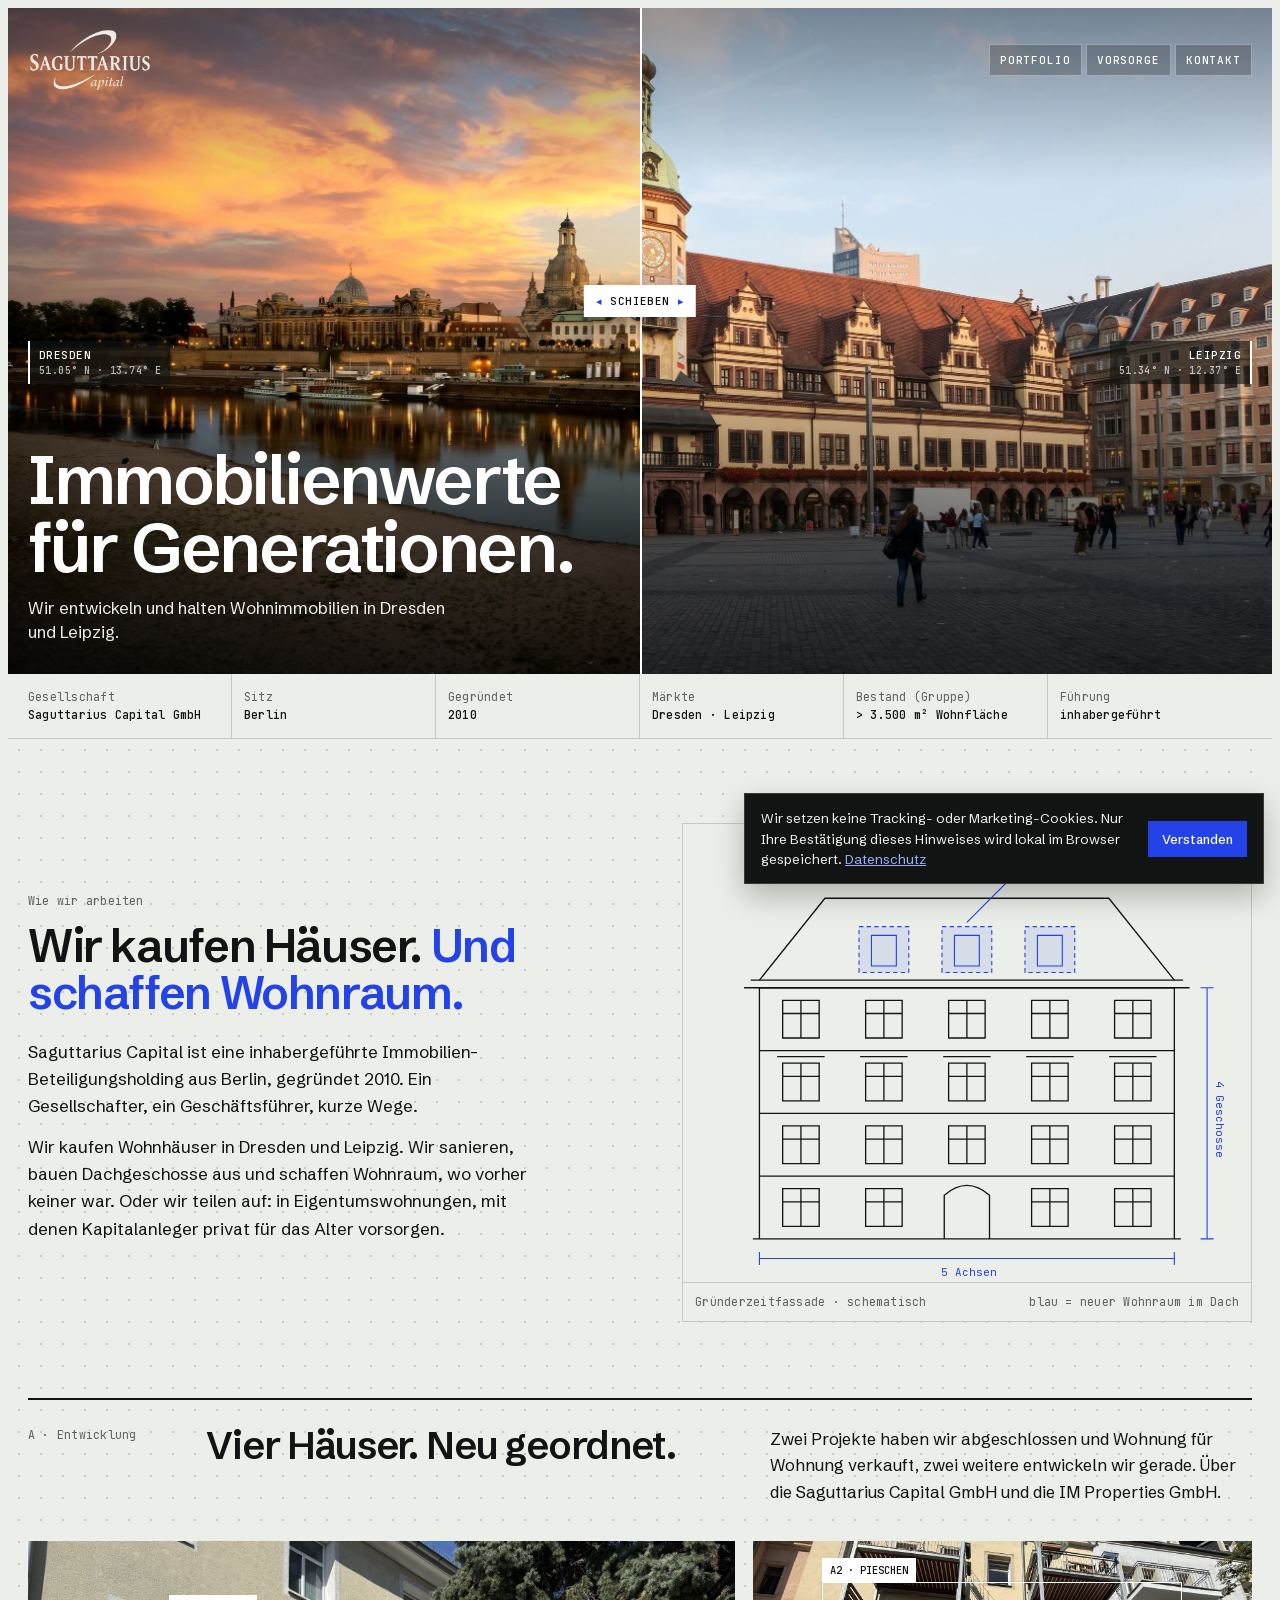
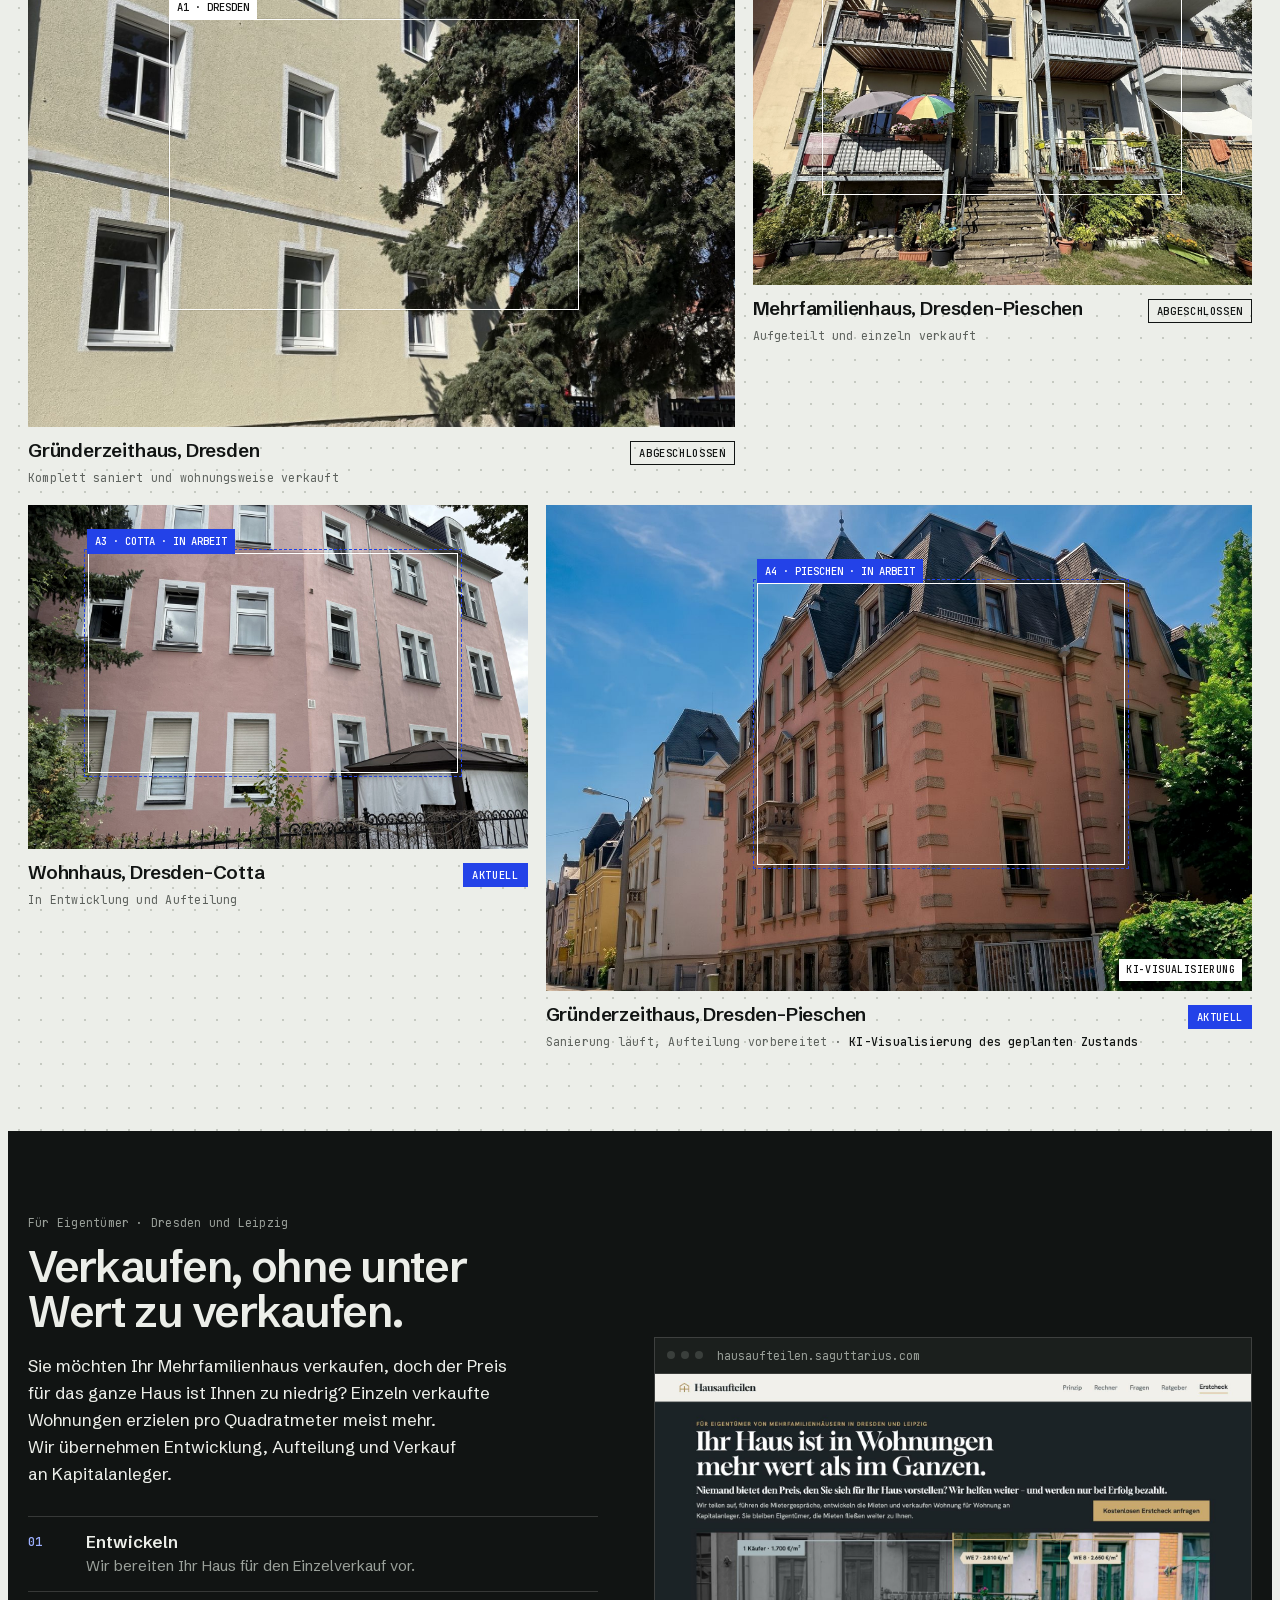
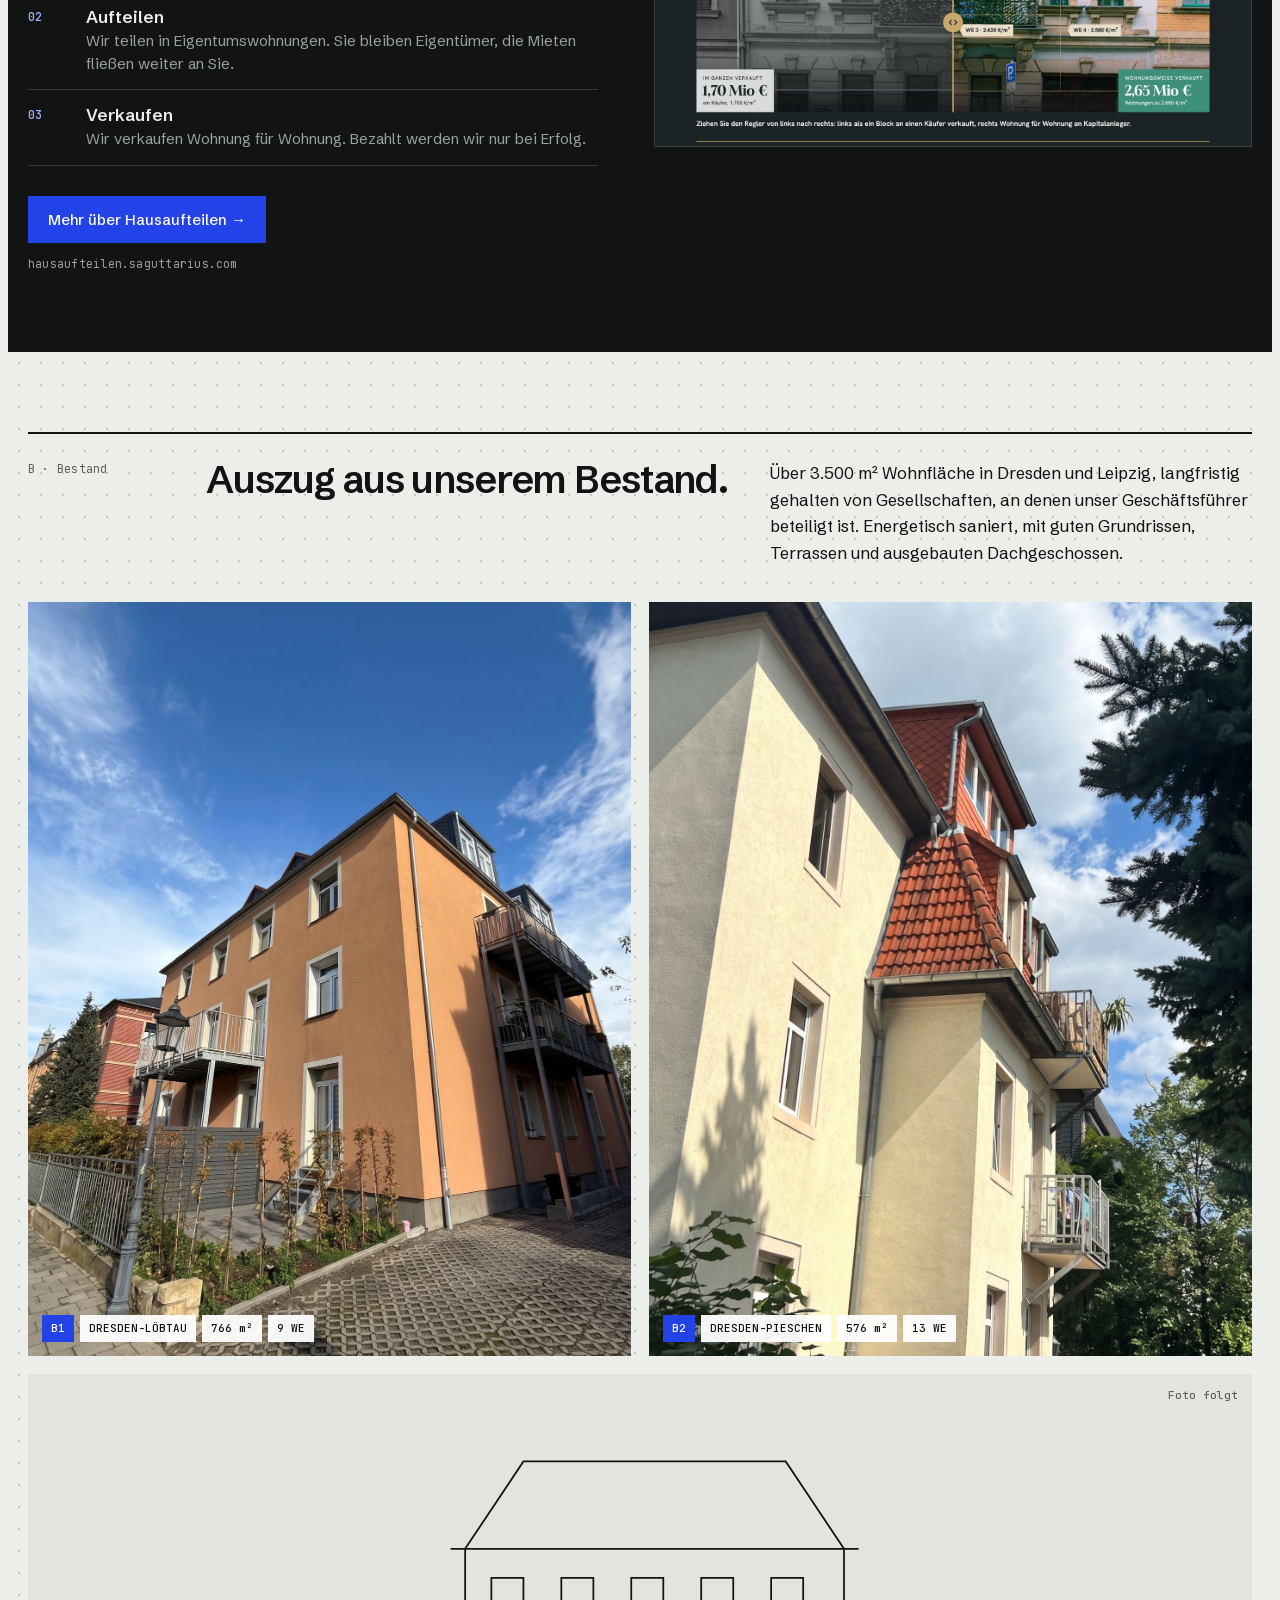
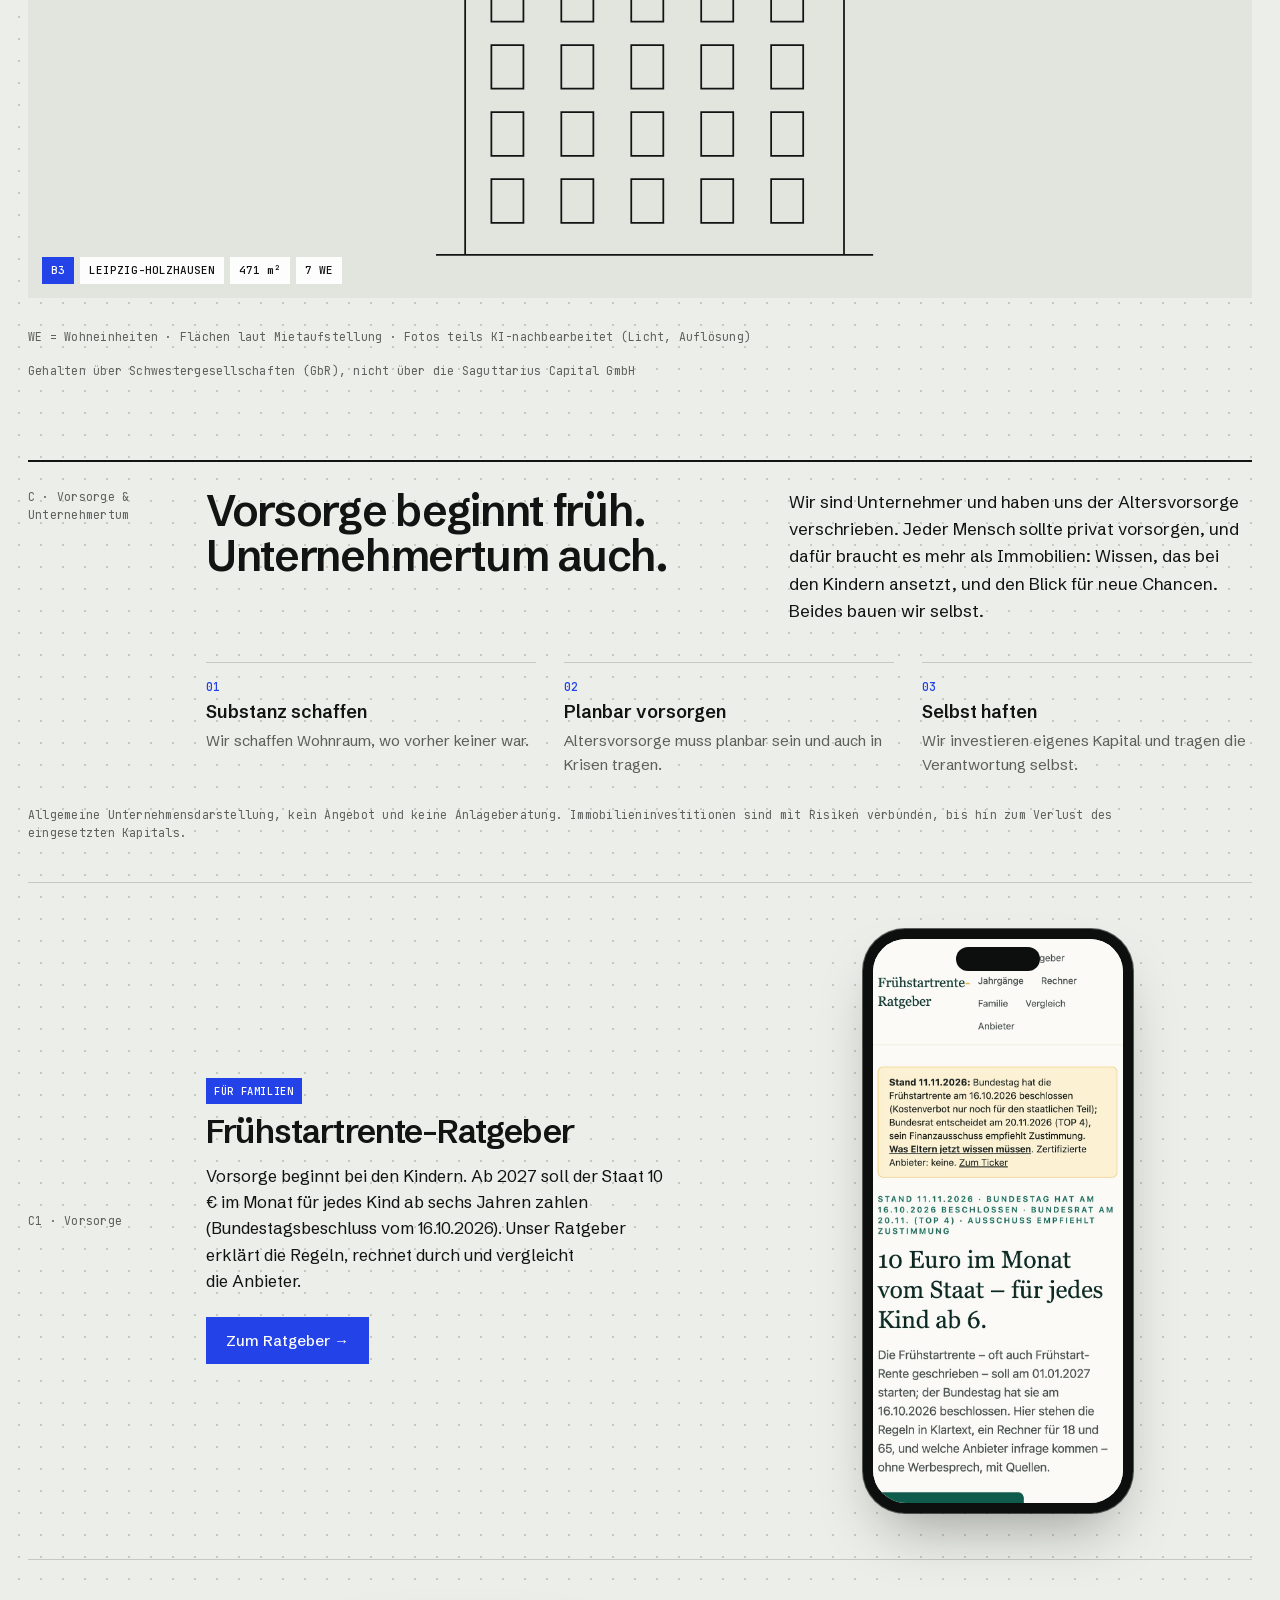
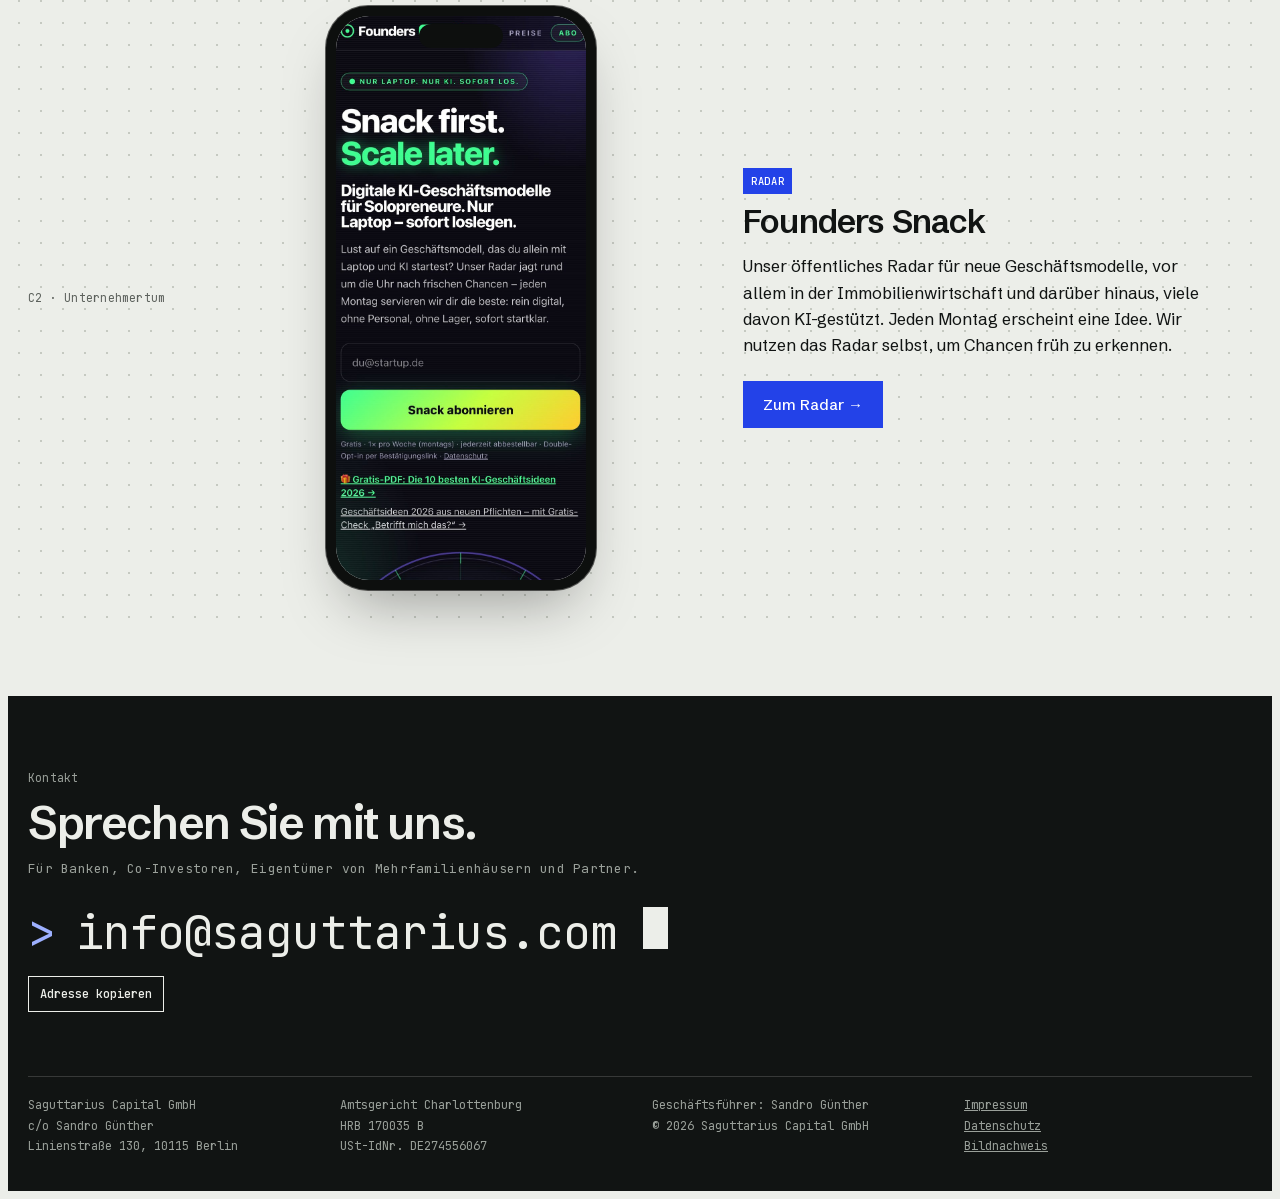
==== index.html @ 90e4b8b2 "Update 2026-11-18" ====
<!doctype html>
<html lang="de">
<head>
<meta charset="utf-8">
<meta name="viewport" content="width=device-width,initial-scale=1,viewport-fit=cover">
<meta name="description" content="Saguttarius Capital GmbH: inhabergeführte Immobilien-Beteiligungsholding aus Berlin. Wir entwickeln und halten Wohnimmobilien in Dresden und Leipzig.">
<meta name="robots" content="noindex">
<link rel="canonical" href="https://saguttarius.com/">
<link rel="icon" href="favicon.png">
<meta property="og:title" content="Saguttarius Capital · Immobilienwerte für Generationen">
<meta property="og:description" content="Wir entwickeln und halten Wohnimmobilien in Dresden und Leipzig.">
<meta property="og:image" content="https://saguttarius.com/img/dresden.jpg">
<title>Saguttarius Capital · Immobilienwerte für Generationen</title>
<link rel="stylesheet" href="fonts.css">
<link rel="preload" href="fonts/SchibstedGrotesk-400.woff2" as="font" type="font/woff2" crossorigin>
<style>
/* Layout: technisches Planblatt. Punktraster, Maßlinien und Datenetiketten auf Fotos, eine Fassade, die sich selbst zeichnet. */
:root{
  --paper:#eceee9; --paper2:#e2e4de; --ink:#111413; --mute:#5c615c; --line:#c5c9c1; --blue:#2342e8; --blue-s:rgba(35,66,232,.10); --dark:#111413; --dark-fg:#eceee9; --dark-mute:#9aa09a;
  --f:"Schibsted Grotesk","Helvetica Neue",Arial,sans-serif; --m:"JetBrains Mono",Menlo,monospace;
  --gl:max(20px,env(safe-area-inset-left,0px)); --gr:max(20px,env(safe-area-inset-right,0px));
}
@media (prefers-color-scheme:dark){:root:not([data-theme="light"]){--paper:#0f1211;--paper2:#171b19;--ink:#e6e9e3;--mute:#8d938c;--line:#2a2f2c;--blue:#7088ff;--blue-s:rgba(112,136,255,.14);--dark:#1a1e1c;--dark-fg:#e6e9e3;--dark-mute:#8d938c;color-scheme:dark}}
:root[data-theme="dark"]{--paper:#0f1211;--paper2:#171b19;--ink:#e6e9e3;--mute:#8d938c;--line:#2a2f2c;--blue:#7088ff;--blue-s:rgba(112,136,255,.14);--dark:#1a1e1c;--dark-fg:#e6e9e3;--dark-mute:#8d938c;color-scheme:dark}
*{box-sizing:border-box}
body{background:var(--paper);color:var(--ink);font-family:var(--f);font-size:16px;-webkit-font-smoothing:antialiased}
a{color:inherit}
img{display:block;max-width:100%}
:focus-visible{outline:2px solid var(--blue);outline-offset:2px}
h1,h2,h3{text-wrap:balance}
p{text-wrap:pretty}
.w{max-width:1360px;margin:0 auto;padding-left:var(--gl);padding-right:var(--gr)}
.m{font:400 11.5px/1.55 var(--m);letter-spacing:.02em;color:var(--mute)}
.m b{color:var(--ink);font-weight:500}
.nw{white-space:nowrap}
.grid-bg{background-image:radial-gradient(var(--line) 1px,transparent 1.2px);background-size:22px 22px}

/* ---------- Header-Slider (fix) ---------- */
.hero{position:relative;height:min(74vh,700px);min-height:440px;overflow:hidden;background:#000;user-select:none}
.hero img{position:absolute;inset:0;width:100%;height:100%;object-fit:cover}
.hero .top{clip-path:inset(0 0 0 var(--x,50%))}
.hero input{position:absolute;inset:0;width:100%;height:100%;opacity:0;cursor:ew-resize;margin:0;z-index:3;touch-action:pan-y}
.hero .bar{position:absolute;top:0;bottom:0;left:var(--x,50%);width:1.5px;background:#fff;z-index:2;pointer-events:none}
.hero .knob{position:absolute;top:44%;left:var(--x,50%);transform:translate(-50%,-50%);display:flex;align-items:center;gap:8px;padding:9px 12px;background:#fff;color:#111;font:500 11px var(--m);letter-spacing:.04em;z-index:2;pointer-events:none;white-space:nowrap;box-shadow:0 4px 18px rgba(0,0,0,.25)}
.hero .knob i{font-style:normal;color:var(--blue)}
.hero .shade{position:absolute;inset:0;background:linear-gradient(180deg,rgba(0,0,0,.4),transparent 26%,transparent 50%,rgba(0,0,0,.66));pointer-events:none;z-index:1}
.hero .nav{position:absolute;z-index:4;top:calc(20px + env(safe-area-inset-top,0px));left:var(--gl);right:var(--gr);display:flex;justify-content:space-between;align-items:center;pointer-events:none}
.hero .nav img{position:static;width:124px;height:auto}
.hero .nav nav{display:flex;gap:4px;pointer-events:auto}
.hero .nav nav a{font:500 11px var(--m);text-transform:uppercase;letter-spacing:.08em;color:#fff;text-decoration:none;padding:8px 10px;border:1px solid rgba(255,255,255,.35);background:rgba(0,0,0,.22);backdrop-filter:blur(6px)}
.hero .copy{position:absolute;z-index:2;left:var(--gl);right:var(--gr);bottom:30px;color:#fff;pointer-events:none}
.hero h1{font:600 clamp(32px,5.4vw,80px)/.98 var(--f);letter-spacing:-.035em;margin:0}
.hero h1 span{display:block;white-space:nowrap}
.hero .sub{margin:14px 0 0;font-size:clamp(14px,1.3vw,17px);line-height:1.45;max-width:46ch;opacity:.92}
.hero .city{position:absolute;z-index:2;top:50%;font:500 11px var(--m);color:#fff;background:rgba(17,20,19,.62);padding:7px 9px;pointer-events:none;letter-spacing:.04em}
.hero .city.l{left:var(--gl);border-left:2px solid #fff}
.hero .city.r{right:var(--gr);border-right:2px solid #fff;text-align:right}
.hero .city small{display:block;opacity:.7;font-size:10px;margin-top:2px}

/* ---------- Kennblatt ---------- */
.sheet{border-bottom:1px solid var(--line)}
.sheet .in{display:grid;grid-template-columns:repeat(6,minmax(0,1fr))}
.sheet .in>div{padding:14px 12px 14px 0;border-right:1px solid var(--line);min-width:0}
.sheet .in>div+div{padding-left:12px}
.sheet .in>div:last-child{border-right:0}

/* ---------- Intro ---------- */
.intro{display:grid;grid-template-columns:minmax(0,1.05fr) minmax(0,1fr);gap:56px;padding-block:84px 76px;align-items:center}
.intro h2{font:600 clamp(30px,3.6vw,54px)/1.02 var(--f);letter-spacing:-.03em;margin:12px 0 22px}
.intro h2 em{font-style:normal;color:var(--blue)}
.intro p{font-size:17px;line-height:1.6;max-width:52ch;margin:0 0 14px}
.facade{position:relative;border:1px solid var(--line);background:var(--paper);margin:0}
.facade svg{display:block;width:100%;height:auto}
.facade svg .d{fill:none;stroke:var(--ink);stroke-width:1.2}
.facade svg .b{fill:none;stroke:var(--blue);stroke-width:1}
.facade svg .n{fill:var(--blue-s);stroke:var(--blue);stroke-width:1;stroke-dasharray:4 3}
.facade svg text{font:400 10px var(--m);fill:var(--blue)}
.facade .cap{display:flex;justify-content:space-between;gap:10px;padding:10px 12px;border-top:1px solid var(--line)}
@supports (animation-timeline:view()){
  .facade svg .d{stroke-dasharray:1;stroke-dashoffset:0;animation:draw linear both;animation-timeline:view();animation-range:entry 0% cover 45%}
  @keyframes draw{from{stroke-dashoffset:1}to{stroke-dashoffset:0}}
}

/* ---------- Sektionskopf ---------- */
.sh{display:grid;grid-template-columns:150px minmax(0,1fr) minmax(0,.9fr);gap:28px;padding-block:26px 30px;border-top:2px solid var(--ink);align-items:start}
.sh h2{font:600 clamp(28px,3vw,46px)/1.04 var(--f);letter-spacing:-.03em;margin:0}
.sh p{margin:0;font-size:16.5px;line-height:1.6;max-width:50ch}

/* ---------- Entwicklung ---------- */
.devs{display:grid;grid-template-columns:repeat(12,minmax(0,1fr));gap:18px;padding-block:6px 80px}
.dv{min-width:0}
.dv:nth-child(1){grid-column:1/8}
.dv:nth-child(2){grid-column:8/13}
.dv:nth-child(3){grid-column:1/6}
.dv:nth-child(4){grid-column:6/13}
.dv .ph{position:relative;overflow:hidden;background:var(--paper2);aspect-ratio:4/3}
.dv:nth-child(1) .ph,.dv:nth-child(4) .ph{aspect-ratio:16/11}
.dv:nth-child(2) .ph,.dv:nth-child(3) .ph{aspect-ratio:16/11}
.dv img{width:100%;height:100%;object-fit:cover;filter:saturate(.92) contrast(1.02);transition:transform 1.4s cubic-bezier(.2,.7,.2,1)}
.dv:hover img{transform:scale(1.025)}
.box{position:absolute;border:1.5px solid #fff;pointer-events:none;box-shadow:0 0 0 1px rgba(0,0,0,.08)}
.box span{position:absolute;left:-1.5px;top:-25px;font:500 10.5px/1 var(--m);background:#fff;color:#111;padding:7px 8px;white-space:nowrap}
.box.blue{border-color:#fff;outline:1.5px dashed var(--blue);outline-offset:3px}
.box.blue span{background:var(--blue);color:#fff}
.dv .row{display:flex;justify-content:space-between;gap:12px;padding-top:12px;align-items:baseline}
.dv h3{font:600 19px/1.25 var(--f);letter-spacing:-.01em;margin:0}
.dv p{margin:4px 0 0}
.pill{font:500 10.5px/1 var(--m);text-transform:uppercase;letter-spacing:.06em;padding:6px 8px;border:1px solid var(--ink);white-space:nowrap;flex:none}
.pill.on{background:var(--blue);color:#fff;border-color:var(--blue)}

/* ---------- Ergänzungen Recht */
.ki{position:absolute;right:10px;bottom:10px;font:500 10px/1 var(--m);background:#fff;color:#111;padding:6px 7px;letter-spacing:.04em}
.disc{grid-column:1/-1;margin:-20px 0 40px}
.plan3{background:var(--paper2)}
.plan3 svg{position:absolute;inset:0;width:100%;height:100%}
.plan3 .ln{fill:none;stroke:var(--ink);stroke-width:1.2}
.plan3 .fo{position:absolute;top:14px;right:14px;font:500 11px var(--m);color:var(--mute)}
/* ---------- Hausaufteilen (eigener Bereich) ---------- */
.split{background:var(--dark);color:var(--dark-fg)}
.split .in{display:grid;grid-template-columns:minmax(0,1fr) minmax(0,1.05fr);gap:56px;padding-block:80px;align-items:center}
.split .m{color:var(--dark-mute)}
.split h2{font:600 clamp(30px,3.4vw,52px)/1.03 var(--f);letter-spacing:-.03em;margin:12px 0 18px}
.split p.lead{font-size:17px;line-height:1.6;margin:0 0 28px;max-width:50ch;color:var(--dark-fg)}
.steps{list-style:none;margin:0 0 30px;padding:0;display:grid;gap:0;border-top:1px solid rgba(127,127,127,.35)}
.steps li{display:grid;grid-template-columns:44px minmax(0,1fr);gap:14px;padding:14px 0;border-bottom:1px solid rgba(127,127,127,.35)}
.steps b{font:500 12px var(--m);color:#9db0ff;padding-top:3px}
.steps strong{display:block;font-weight:600;font-size:17px;margin-bottom:3px}
.steps span{font-size:15px;line-height:1.5;color:var(--dark-mute)}
.btn{display:inline-flex;gap:10px;align-items:center;text-decoration:none;font:500 15px var(--f);padding:14px 20px;background:var(--blue);color:#fff;white-space:nowrap}
.btn:hover{filter:brightness(1.12)}
.split .url{display:block;margin-top:12px}
.browser{border:1px solid rgba(127,127,127,.35);background:#1b1f1d;min-width:0}
.browser .bar{display:flex;gap:6px;align-items:center;padding:10px 12px;border-bottom:1px solid rgba(127,127,127,.3);font:400 11.5px var(--m);color:var(--dark-mute)}
.browser .bar i{width:8px;height:8px;border-radius:50%;background:#3a3f3c}
.browser .bar span{margin-left:8px}
.browser img{width:100%;aspect-ratio:16/10;object-fit:cover;object-position:top left}

/* ---------- Bestand ---------- */
.stock{display:grid;grid-template-columns:repeat(12,minmax(0,1fr));gap:18px;padding-block:6px 30px}
.st{position:relative;min-width:0;margin:0}
.st .ph{position:relative;overflow:hidden;background:var(--paper2);aspect-ratio:4/5}
.st img{width:100%;height:100%;object-fit:cover;transition:transform 1.4s cubic-bezier(.2,.7,.2,1)}
.st:hover img{transform:scale(1.025)}
.st:nth-child(1){grid-column:1/7}
.st:nth-child(2){grid-column:7/13}
.st:nth-child(3){grid-column:1/13}
.st:nth-child(3) .ph{aspect-ratio:21/9}
.spec{position:absolute;left:14px;bottom:14px;right:14px;display:flex;flex-wrap:wrap;gap:6px;pointer-events:none}
.spec span{font:500 11px/1 var(--m);background:rgba(255,255,255,.94);color:#111;padding:8px 9px;white-space:nowrap}
.spec span.k{background:var(--blue);color:#fff}
.stock-note{display:flex;justify-content:space-between;gap:16px;flex-wrap:wrap;padding-block:0 80px}

/* ---------- Vorsorge & Unternehmertum ---------- */
.care-head{display:grid;grid-template-columns:150px minmax(0,1.2fr) minmax(0,1fr);gap:28px;padding-block:26px 10px;border-top:2px solid var(--ink)}
.care-head h2{font:600 clamp(30px,3.4vw,52px)/1.03 var(--f);letter-spacing:-.03em;margin:0}
.care-head p{margin:0;font-size:17px;line-height:1.6;max-width:52ch}
.princ{display:grid;grid-template-columns:150px repeat(3,minmax(0,1fr));gap:28px;padding-block:28px 50px}
.princ div{border-top:1px solid var(--line);padding-top:12px}
.princ b{font:500 11.5px var(--m);color:var(--blue)}
.princ h4{font:600 18px/1.25 var(--f);margin:6px 0 6px}
.princ p{margin:0;font-size:15px;line-height:1.55;color:var(--mute)}
.proj{display:grid;grid-template-columns:150px minmax(0,1fr) minmax(0,1fr);gap:28px;align-items:center;padding-block:46px;border-top:1px solid var(--line)}
.proj.rev .media{order:2}
.proj.rev .txt{order:3}
.proj h3{font:600 clamp(26px,2.6vw,38px)/1.05 var(--f);letter-spacing:-.025em;margin:10px 0 14px}
.proj p{font-size:16.5px;line-height:1.6;margin:0 0 22px;max-width:46ch}
.media{display:flex;justify-content:center;align-items:center;gap:18px;min-width:0}
.phone{position:relative;width:min(270px,62vw);aspect-ratio:390/844;border-radius:42px;background:#0d0f0e;padding:10px;box-shadow:0 30px 60px -20px rgba(0,0,0,.35),0 0 0 1px rgba(0,0,0,.6);flex:none}
.phone::before{content:"";position:absolute;top:18px;left:50%;transform:translateX(-50%);width:84px;height:24px;border-radius:14px;background:#0d0f0e;z-index:2}
.phone .scr{width:100%;height:100%;border-radius:33px;overflow:hidden;background:#fff}
.phone img{width:100%;height:100%;object-fit:cover;object-position:top}
.radar{position:relative;flex:1 1 auto;max-width:420px;min-width:0}
.radar .browser img{aspect-ratio:16/11}
.tag2{display:inline-block;font:500 10.5px var(--m);text-transform:uppercase;letter-spacing:.06em;padding:6px 8px;background:var(--blue);color:#fff}

/* ---------- Kontakt ---------- */
.contact{background:var(--dark);color:var(--dark-fg)}
.contact .in{padding-block:70px 34px}
.contact h2{font:600 clamp(30px,3.6vw,54px)/1.03 var(--f);letter-spacing:-.03em;margin:12px 0 6px}
.contact .m{color:var(--dark-mute)}
.term{font:400 clamp(22px,3.6vw,52px)/1.15 var(--m);letter-spacing:-.02em;margin:26px 0 0;display:flex;flex-wrap:wrap;gap:0 .45em;align-items:baseline}
.term .p{color:#9db0ff}
.term .c{display:inline-block;width:.55em;height:.9em;background:currentColor;vertical-align:-.1em;animation:blink 1.1s steps(2) infinite;margin-left:.1em}
@keyframes blink{50%{opacity:0}}
.term .addr{user-select:all;word-break:break-all}
.copy-b{font:500 12px var(--m);background:transparent;color:inherit;border:1px solid currentColor;padding:9px 11px;cursor:pointer;margin-top:18px}
.foot a{color:inherit}
.foot{display:grid;grid-template-columns:repeat(4,minmax(0,1fr));gap:24px;margin-top:64px;padding-top:18px;border-top:1px solid rgba(127,127,127,.35);font:400 12px/1.7 var(--m);color:var(--dark-mute)}

/* ---------- Tablet ---------- */
@media (max-width:1000px){
  .sh,.care-head{grid-template-columns:1fr;gap:12px}
  .princ{grid-template-columns:1fr 1fr 1fr}
  .princ>span{display:none}
  .proj{grid-template-columns:1fr 1fr}
  .proj>span.m{grid-column:1/-1}
  .split .in{grid-template-columns:1fr;gap:40px}
}
/* ---------- Handy ---------- */
@media (max-width:700px){
  .hero{height:62svh;min-height:420px;max-height:560px}
  .hero .nav nav{display:none}
  .hero .nav img{width:104px}
  .hero .sub{display:none}
  .hero .city{top:auto;bottom:auto;top:84px;font-size:10px;padding:6px 8px}
  .hero .knob{top:52%;padding:8px 10px;font-size:10.5px}
  .hero .copy{bottom:22px}
  .sheet .in{grid-template-columns:1fr 1fr}
  .sheet .in>div{border-right:0;border-bottom:1px solid var(--line);padding-left:0!important}
  .sheet .in>div:nth-child(n+5){border-bottom:0}
  .intro{grid-template-columns:1fr;gap:36px;padding-block:56px}
  .intro p{font-size:16px}
  .dv:nth-child(n){grid-column:1/-1}
  .devs{padding-bottom:56px}
  .split .in{padding-block:56px}
  .st:nth-child(n){grid-column:1/-1}
  .st:nth-child(3) .ph{aspect-ratio:4/3}
  .stock-note{padding-bottom:56px}
  .princ{grid-template-columns:1fr;gap:16px;padding-bottom:34px}
  .proj,.proj.rev{grid-template-columns:1fr;gap:20px;padding-block:36px}
  .proj .media,.proj.rev .media{order:2}
  .proj .txt,.proj.rev .txt{order:1}
  .radar{max-width:none;width:100%}
  .foot{grid-template-columns:1fr}
  .box span{font-size:10px;padding:6px 7px;top:-23px}
}

/* ---------- Cookie-Hinweis ---------- */
.cb{position:fixed;z-index:30;left:max(16px,env(safe-area-inset-left,0px));right:max(16px,env(safe-area-inset-right,0px));bottom:calc(16px + env(safe-area-inset-bottom,0px));max-width:520px;margin-left:auto;background:var(--dark);color:var(--dark-fg);border:1px solid rgba(127,127,127,.35);padding:14px 16px;display:flex;gap:14px;align-items:center;font-size:13.5px;line-height:1.5;box-shadow:0 12px 30px rgba(0,0,0,.25)}
.cb a{color:#9db0ff}
.cb[hidden]{display:none!important}
.cb button{flex:none;font:500 13px var(--f);background:var(--blue);color:#fff;border:0;padding:10px 14px;cursor:pointer}
@media (prefers-reduced-motion:reduce){*{animation:none!important;transition:none!important}}
</style>
</head>
<body>


<header class="hero" id="hero">
  <img src="img/dresden.jpg" alt="Dresden, Altstadt an der Elbe">
  <img class="top" src="img/leipzig.jpg" alt="Leipzig, Altes Rathaus">
  <div class="shade"></div>
  <span class="city l">DRESDEN<small>51.05° N · 13.74° E</small></span>
  <span class="city r">LEIPZIG<small>51.34° N · 12.37° E</small></span>
  <div class="bar"></div><div class="knob"><i>◂</i> SCHIEBEN <i>▸</i></div>
  <input type="range" min="0" max="100" value="50" aria-label="Zwischen Dresden und Leipzig schieben" id="slider">
  <div class="nav"><img src="img/logo.png" alt="Saguttarius Capital"><nav><a href="#portfolio">Portfolio</a><a href="#vorsorge">Vorsorge</a><a href="#kontakt">Kontakt</a></nav></div>
  <div class="copy"><h1><span>Immobilienwerte</span><span>für Generationen.</span></h1><p class="sub">Wir entwickeln und halten Wohnimmobilien in Dresden und Leipzig.</p></div>
</header>

<div class="sheet"><div class="w in">
  <div class="m">Gesellschaft<br><b>Saguttarius Capital GmbH</b></div>
  <div class="m">Sitz<br><b>Berlin</b></div>
  <div class="m">Gegründet<br><b>2010</b></div>
  <div class="m">Märkte<br><b>Dresden · Leipzig</b></div>
  <div class="m">Bestand (Gruppe)<br><b>&gt; 3.500 m² Wohnfläche</b></div>
  <div class="m">Führung<br><b>inhabergeführt</b></div>
</div></div>

<main class="grid-bg">
  <section class="w intro">
    <div>
      <span class="m">Wie wir arbeiten</span>
      <h2>Wir kaufen Häuser. <em>Und schaffen Wohnraum.</em></h2>
      <p>Saguttarius Capital ist eine inhabergeführte Immobilien-Beteiligungsholding aus Berlin, gegründet 2010. Ein Gesellschafter, ein Geschäftsführer, kurze Wege.</p>
      <p>Wir kaufen Wohnhäuser in Dresden und Leipzig. Wir sanieren, bauen Dachgeschosse aus und schaffen Wohnraum, wo vorher keiner war. Oder wir teilen auf: in Eigentumswohnungen, mit denen Kapitalanleger privat für das Alter vorsorgen.</p>
    </div>
    <figure class="facade">
      <svg id="fac" viewBox="0 0 520 420" role="img" aria-label="Strichzeichnung einer Gründerzeitfassade mit ausgebautem Dachgeschoss"></svg>
      <div class="cap"><span class="m">Gründerzeitfassade · schematisch</span><span class="m">blau = neuer Wohnraum im Dach</span></div>
    </figure>
  </section>

  <section class="w" id="portfolio">
    <div class="sh"><span class="m">A · Entwicklung</span><h2>Vier Häuser. Neu geordnet.</h2><p>Zwei Projekte haben wir abgeschlossen und Wohnung für Wohnung verkauft, zwei weitere entwickeln wir gerade. Über die Saguttarius Capital GmbH und die IM Properties GmbH.</p></div>
    <div class="devs">
      <article class="dv"><div class="ph"><img src="img/a1.jpg" alt="Gründerzeithaus in Dresden" style="object-position:center 40%"><div class="box" style="left:20%;top:16%;width:58%;height:60%"><span>A1 · DRESDEN</span></div></div><div class="row"><h3>Gründerzeithaus, Dresden</h3><span class="pill">Abgeschlossen</span></div><p class="m">Komplett saniert und wohnungsweise verkauft</p></article>
      <article class="dv"><div class="ph"><img src="img/a2.jpg" alt="Mehrfamilienhaus in Dresden-Pieschen, Hofseite mit Balkonen" style="object-position:center 30%"><div class="box" style="left:14%;top:12%;width:72%;height:62%"><span>A2 · PIESCHEN</span></div></div><div class="row"><h3>Mehrfamilienhaus, Dresden-Pieschen</h3><span class="pill">Abgeschlossen</span></div><p class="m">Aufgeteilt und einzeln verkauft</p></article>
      <article class="dv"><div class="ph"><img src="img/a3.jpg" alt="Wohnhaus in Dresden-Cotta" style="object-position:center 45%"><div class="box blue" style="left:12%;top:14%;width:74%;height:64%"><span>A3 · COTTA · IN ARBEIT</span></div></div><div class="row"><h3>Wohnhaus, Dresden-Cotta</h3><span class="pill on">Aktuell</span></div><p class="m">In Entwicklung und Aufteilung</p></article>
      <article class="dv"><div class="ph"><img src="img/a4.jpg" alt="Gründerzeithaus in Dresden-Pieschen nach Sanierung, Visualisierung" style="object-position:center 42%"><div class="box blue" style="left:30%;top:16%;width:52%;height:58%"><span>A4 · PIESCHEN · IN ARBEIT</span></div><span class="ki">KI-VISUALISIERUNG</span></div><div class="row"><h3>Gründerzeithaus, Dresden-Pieschen</h3><span class="pill on">Aktuell</span></div><p class="m">Sanierung läuft, Aufteilung vorbereitet · <b>KI-Visualisierung des geplanten Zustands</b></p></article>
    </div>
  </section>
</main>

<section class="split" id="hausaufteilen"><div class="w in">
  <div>
    <span class="m">Für Eigentümer · Dresden und Leipzig</span>
    <h2>Verkaufen, ohne unter Wert zu verkaufen.</h2>
    <p class="lead">Sie möchten Ihr Mehrfamilienhaus verkaufen, doch der Preis für das ganze Haus ist Ihnen zu niedrig? Einzeln verkaufte Wohnungen erzielen pro Quadratmeter meist mehr. Wir übernehmen Entwicklung, Aufteilung und Verkauf an Kapitalanleger.</p>
    <ol class="steps">
      <li><b>01</b><div><strong>Entwickeln</strong><span>Wir bereiten Ihr Haus für den Einzelverkauf vor.</span></div></li>
      <li><b>02</b><div><strong>Aufteilen</strong><span>Wir teilen in Eigentumswohnungen. Sie bleiben Eigentümer, die Mieten fließen weiter an Sie.</span></div></li>
      <li><b>03</b><div><strong>Verkaufen</strong><span>Wir verkaufen Wohnung für Wohnung. Bezahlt werden wir nur bei Erfolg.</span></div></li>
    </ol>
    <a class="btn" href="https://wohnungsweise.onrender.com" target="_blank" rel="noopener">Mehr über Hausaufteilen →</a>
    <span class="m url">hausaufteilen.saguttarius.com</span>
  </div>
  <div class="browser"><div class="bar"><i></i><i></i><i></i><span>hausaufteilen.saguttarius.com</span></div><img src="img/hausaufteilen.jpg" alt="Startseite Hausaufteilen"></div>
</div></section>

<div class="grid-bg">
  <section class="w" style="padding-top:80px">
    <div class="sh"><span class="m">B · Bestand</span><h2>Auszug aus unserem Bestand.</h2><p>Über 3.500 m² Wohnfläche in Dresden und Leipzig, langfristig gehalten von Gesellschaften, an denen unser Geschäftsführer beteiligt ist. Energetisch saniert, mit guten Grundrissen, Terrassen und ausgebauten Dachgeschossen.</p></div>
    <div class="stock">
      <figure class="st"><div class="ph"><img src="img/b1.jpg" alt="Mehrfamilienhaus in Dresden-Löbtau mit Balkonen" loading="lazy" style="object-position:center 60%"><div class="spec"><span class="k">B1</span><span>DRESDEN-LÖBTAU</span><span>766 m²</span><span>9 WE</span></div></div></figure>
      <figure class="st"><div class="ph"><img src="img/b2.jpg" alt="Mehrfamilienhaus in Dresden-Pieschen mit ausgebautem Dachgeschoss" loading="lazy" style="object-position:center 40%"><div class="spec"><span class="k">B2</span><span>DRESDEN-PIESCHEN</span><span>576 m²</span><span>13 WE</span></div></div></figure>
      <figure class="st"><div class="ph plan3"><svg viewBox="0 0 840 360" role="img" aria-label="Schematische Ansicht eines Mehrfamilienhauses in Leipzig-Holzhausen"><g class="ln"><path d="M300 330V120H560V330M290 120H570M300 120L340 60H520L560 120"/><path d="M280 330H580"/></g><g class="ln w"></g></svg><span class="fo">Foto folgt</span><div class="spec"><span class="k">B3</span><span>LEIPZIG-HOLZHAUSEN</span><span>471 m²</span><span>7 WE</span></div></div></figure>
    </div>
    <div class="stock-note"><span class="m">WE = Wohneinheiten · Flächen laut Mietaufstellung · Fotos teils KI-nachbearbeitet (Licht, Auflösung)</span><span class="m">Gehalten über Schwestergesellschaften (GbR), nicht über die Saguttarius Capital GmbH</span></div>
  </section>

  <section class="w" id="vorsorge">
    <div class="care-head"><span class="m">C · Vorsorge &amp; Unternehmertum</span><h2>Vorsorge beginnt früh. Unternehmertum auch.</h2><p>Wir sind Unternehmer und haben uns der Altersvorsorge verschrieben. Jeder Mensch sollte privat vorsorgen, und dafür braucht es mehr als Immobilien: Wissen, das bei den Kindern ansetzt, und den Blick für neue Chancen. Beides bauen wir selbst.</p></div>
    <div class="princ">
      <span></span>
      <div><b>01</b><h4>Substanz schaffen</h4><p>Wir schaffen Wohnraum, wo vorher keiner war.</p></div>
      <div><b>02</b><h4>Planbar vorsorgen</h4><p>Altersvorsorge muss planbar sein und auch in Krisen tragen.</p></div>
      <div><b>03</b><h4>Selbst haften</h4><p>Wir investieren eigenes Kapital und tragen die Verantwortung selbst.</p></div>
    </div>
    <p class="m disc">Allgemeine Unternehmensdarstellung, kein Angebot und keine Anlageberatung. Immobilieninvestitionen sind mit Risiken verbunden, bis hin zum Verlust des eingesetzten Kapitals.</p>
    <div class="proj">
      <span class="m">C1 · Vorsorge</span>
      <div class="txt"><span class="tag2">Für Familien</span><h3>Frühstartrente-Ratgeber</h3><p>Vorsorge beginnt bei den Kindern. Ab 2027 soll der Staat 10 € im Monat für jedes Kind ab sechs Jahren zahlen (Bundestagsbeschluss vom 16.10.2026). Unser Ratgeber erklärt die Regeln, rechnet durch und vergleicht die Anbieter.</p><a class="btn" href="https://kinderdepot-ratgeber.de" target="_blank" rel="noopener">Zum Ratgeber →</a></div>
      <div class="media"><div class="phone"><div class="scr"><img src="img/m_kinderdepot.jpg" alt="Frühstartrente-Ratgeber auf dem Smartphone"></div></div></div>
    </div>
    <div class="proj rev" style="margin-bottom:60px">
      <span class="m">C2 · Unternehmertum</span>
      <div class="media"><div class="phone"><div class="scr"><img src="img/m_founderssnack.jpg" alt="Founders Snack auf dem Smartphone"></div></div></div>
      <div class="txt"><span class="tag2">Radar</span><h3>Founders Snack</h3><p>Unser öffentliches Radar für neue Geschäftsmodelle, vor allem in der Immobilienwirtschaft und darüber hinaus, viele davon KI-gestützt. Jeden Montag erscheint eine Idee. Wir nutzen das Radar selbst, um Chancen früh zu erkennen.</p><a class="btn" href="https://founderssnack.de" target="_blank" rel="noopener">Zum Radar →</a></div>
    </div>
  </section>
</div>

<section class="contact" id="kontakt"><div class="w in">
  <span class="m">Kontakt</span>
  <h2>Sprechen Sie mit uns.</h2>
  <p class="m" style="font-size:13px">Für Banken, Co-Investoren, Eigentümer von Mehrfamilienhäusern und Partner.</p>
  <p class="term"><span class="p">&gt;</span><span class="addr" id="addr">info@saguttarius.com</span><span class="c"></span></p>
  <button class="copy-b" id="cp" type="button">Adresse kopieren</button>
  <div class="foot">
    <div>Saguttarius Capital GmbH<br>c/o Sandro Günther<br>Linienstraße 130, 10115 Berlin</div>
    <div>Amtsgericht Charlottenburg<br>HRB 170035 B<br>USt-IdNr. DE274556067</div>
    <div>Geschäftsführer: Sandro Günther<br>© 2026 Saguttarius Capital GmbH</div>
    <div><a href="impressum.html">Impressum</a><br><a href="datenschutz.html">Datenschutz</a><br><a href="impressum.html#bildnachweis">Bildnachweis</a></div>
  </div>
</div></section>

<div class="cb" id="cb" hidden role="region" aria-label="Hinweis zu Cookies"><span>Wir setzen keine Tracking- oder Marketing-Cookies. Nur Ihre Bestätigung dieses Hinweises wird lokal im Browser gespeichert. <a href="datenschutz.html">Datenschutz</a></span><button type="button" id="cbok">Verstanden</button></div>

<script>
(function(){const b=document.getElementById("cb");let seen=null;try{seen=localStorage.getItem("cb_ok")}catch(e){}if(!seen)b.hidden=false;document.getElementById("cbok").addEventListener("click",()=>{b.hidden=true;try{localStorage.setItem("cb_ok","1")}catch(e){}})})();
(function(){const g=document.querySelector(".plan3 .w");if(!g)return;let d="";for(let f=0;f<4;f++)for(let a=0;a<5;a++){const x=318+a*48,y=140+f*46;d+=`M${x} ${y}h22v30h-22z`}const p=document.createElementNS("http://www.w3.org/2000/svg","path");p.setAttribute("d",d);g.appendChild(p)})();
const hero=document.getElementById("hero"),sl=document.getElementById("slider");
sl.addEventListener("input",()=>hero.style.setProperty("--x",sl.value+"%"));

/* Fassade: 5 Achsen, 4 Geschosse, ausgebautes Dach (blau), Maßlinien */
(function(){
  const s=document.getElementById("fac"),N="http://www.w3.org/2000/svg";
  const add=(t,a,c)=>{const e=document.createElementNS(N,t);for(const k in a)e.setAttribute(k,a[k]);if(c)e.textContent=c;s.appendChild(e);return e};
  const L=70,R=450,B=380,T=150,ax=5,fl=4,fh=(B-T)/fl,cw=(R-L)/ax;
  const d=p=>add("path",{d:p,class:"d",pathLength:1});
  d(`M${L} ${B}V${T}H${R}V${B}`);d(`M${L-14} ${T}H${R+14}M${L-8} ${T-7}H${R+8}`);
  d(`M${L} ${T-7}L${L+60} ${T-82}H${R-60}L${R} ${T-7}`);d(`M${L-6} ${B}H${R+6}`);
  for(let f=1;f<fl;f++)d(`M${L} ${B-f*fh}H${R}`);
  for(let f=0;f<fl;f++)for(let a=0;a<ax;a++){
    const x=L+a*cw+cw*.28,w=cw*.44,y=T+f*fh+fh*.2,h=fh*.6;
    if(f===fl-1&&a===2){d(`M${x-4} ${B}V${y+6}Q${x+w/2} ${y-12} ${x+w+4} ${y+6}V${B}`);continue}
    d(`M${x} ${y+h}V${y}H${x+w}V${y+h}Z`);d(`M${x+w/2} ${y}V${y+h}M${x} ${y+h*.35}H${x+w}`);
    if(f===1)d(`M${x-5} ${y-6}H${x+w+5}`);
  }
  /* neuer Wohnraum: Gauben im Dach */
  for(let a=1;a<4;a++){const x=L+a*cw+cw*.2,w=cw*.6;add("path",{d:`M${x} ${T-14}V${T-56}H${x+w}V${T-14}Z`,class:"n"});add("path",{d:`M${x+w*.25} ${T-20}V${T-48}H${x+w*.75}V${T-20}Z`,class:"b"})}
  const b=p=>add("path",{d:p,class:"b"});
  b(`M${L} ${B+18}H${R}M${L} ${B+12}V${B+24}M${R} ${B+12}V${B+24}`);add("text",{x:(L+R)/2-24,y:B+34},"5 Achsen");
  b(`M${R+30} ${T}V${B}M${R+24} ${T}H${R+36}M${R+24} ${B}H${R+36}`);add("text",{x:R+38,y:(T+B)/2-30,transform:`rotate(90 ${R+38} ${(T+B)/2-30})`},"4 Geschosse");
  b(`M${L+cw*2.5} ${T-60}l40 -40H${R+20}`);add("text",{x:L+cw*2.5+46,y:T-104},"Dachausbau · neuer Wohnraum");
})();

document.getElementById("cp").addEventListener("click",async e=>{
  try{await navigator.clipboard.writeText("info@saguttarius.com");e.target.textContent="Kopiert"}
  catch(_){const r=document.createRange();r.selectNodeContents(document.getElementById("addr"));const s=getSelection();s.removeAllRanges();s.addRange(r);e.target.textContent="Markiert, mit ⌘C kopieren"}
});
</script>

</body>
</html>
---- fonts.css ----
@font-face {
  font-family: 'JetBrains Mono';
  font-style: normal;
  font-weight: 400;
  font-display: swap;
  src: url(fonts/JetBrainsMono-400.woff2) format('woff2');
  unicode-range: U+0000-00FF, U+0131, U+0152-0153, U+02BB-02BC, U+02C6, U+02DA, U+02DC, U+0304, U+0308, U+0329, U+2000-206F, U+20AC, U+2122, U+2191, U+2193, U+2212, U+2215, U+FEFF, U+FFFD;
}
@font-face {
  font-family: 'JetBrains Mono';
  font-style: normal;
  font-weight: 500;
  font-display: swap;
  src: url(fonts/JetBrainsMono-500.woff2) format('woff2');
  unicode-range: U+0000-00FF, U+0131, U+0152-0153, U+02BB-02BC, U+02C6, U+02DA, U+02DC, U+0304, U+0308, U+0329, U+2000-206F, U+20AC, U+2122, U+2191, U+2193, U+2212, U+2215, U+FEFF, U+FFFD;
}
@font-face {
  font-family: 'Schibsted Grotesk';
  font-style: normal;
  font-weight: 400;
  font-display: swap;
  src: url(fonts/SchibstedGrotesk-400.woff2) format('woff2');
  unicode-range: U+0000-00FF, U+0131, U+0152-0153, U+02BB-02BC, U+02C6, U+02DA, U+02DC, U+0304, U+0308, U+0329, U+2000-206F, U+20AC, U+2122, U+2191, U+2193, U+2212, U+2215, U+FEFF, U+FFFD;
}
@font-face {
  font-family: 'Schibsted Grotesk';
  font-style: normal;
  font-weight: 500;
  font-display: swap;
  src: url(fonts/SchibstedGrotesk-500.woff2) format('woff2');
  unicode-range: U+0000-00FF, U+0131, U+0152-0153, U+02BB-02BC, U+02C6, U+02DA, U+02DC, U+0304, U+0308, U+0329, U+2000-206F, U+20AC, U+2122, U+2191, U+2193, U+2212, U+2215, U+FEFF, U+FFFD;
}
@font-face {
  font-family: 'Schibsted Grotesk';
  font-style: normal;
  font-weight: 600;
  font-display: swap;
  src: url(fonts/SchibstedGrotesk-600.woff2) format('woff2');
  unicode-range: U+0000-00FF, U+0131, U+0152-0153, U+02BB-02BC, U+02C6, U+02DA, U+02DC, U+0304, U+0308, U+0329, U+2000-206F, U+20AC, U+2122, U+2191, U+2193, U+2212, U+2215, U+FEFF, U+FFFD;
}
@font-face {
  font-family: 'Schibsted Grotesk';
  font-style: normal;
  font-weight: 700;
  font-display: swap;
  src: url(fonts/SchibstedGrotesk-700.woff2) format('woff2');
  unicode-range: U+0000-00FF, U+0131, U+0152-0153, U+02BB-02BC, U+02C6, U+02DA, U+02DC, U+0304, U+0308, U+0329, U+2000-206F, U+20AC, U+2122, U+2191, U+2193, U+2212, U+2215, U+FEFF, U+FFFD;
}
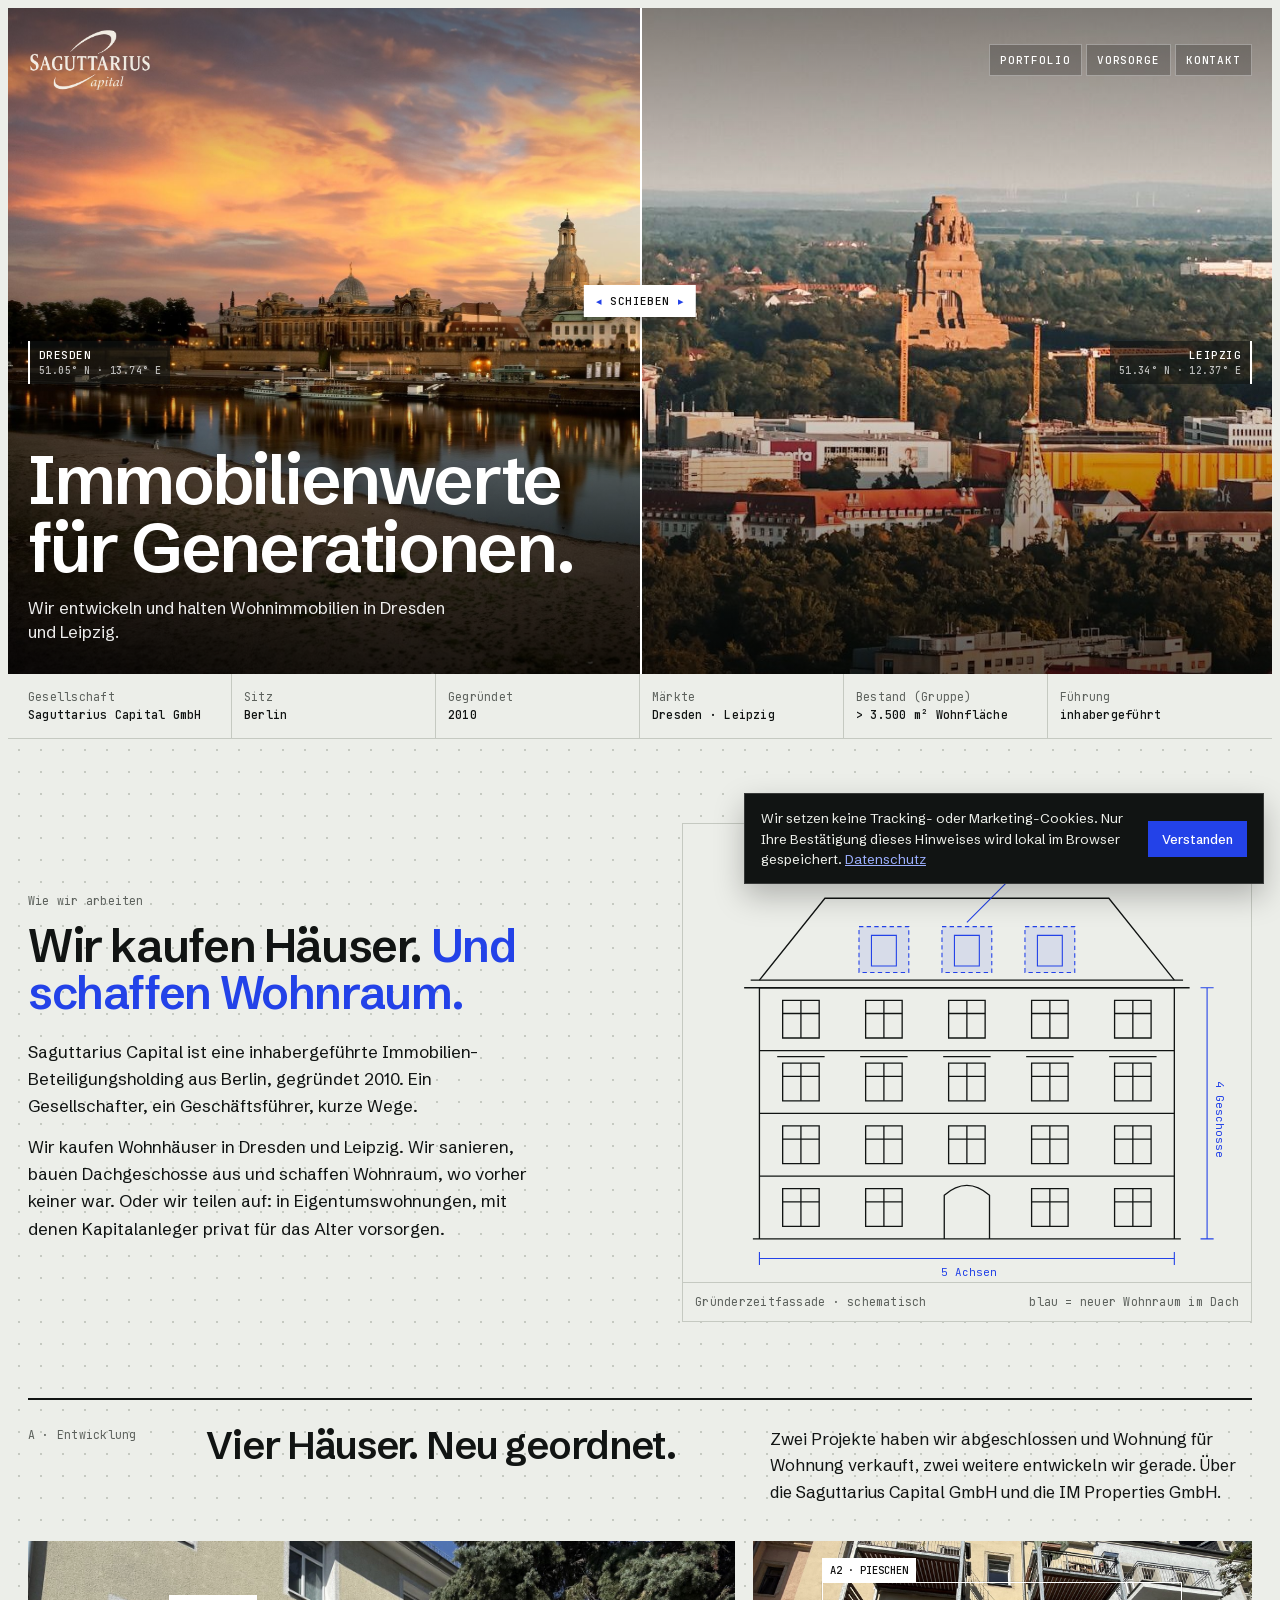
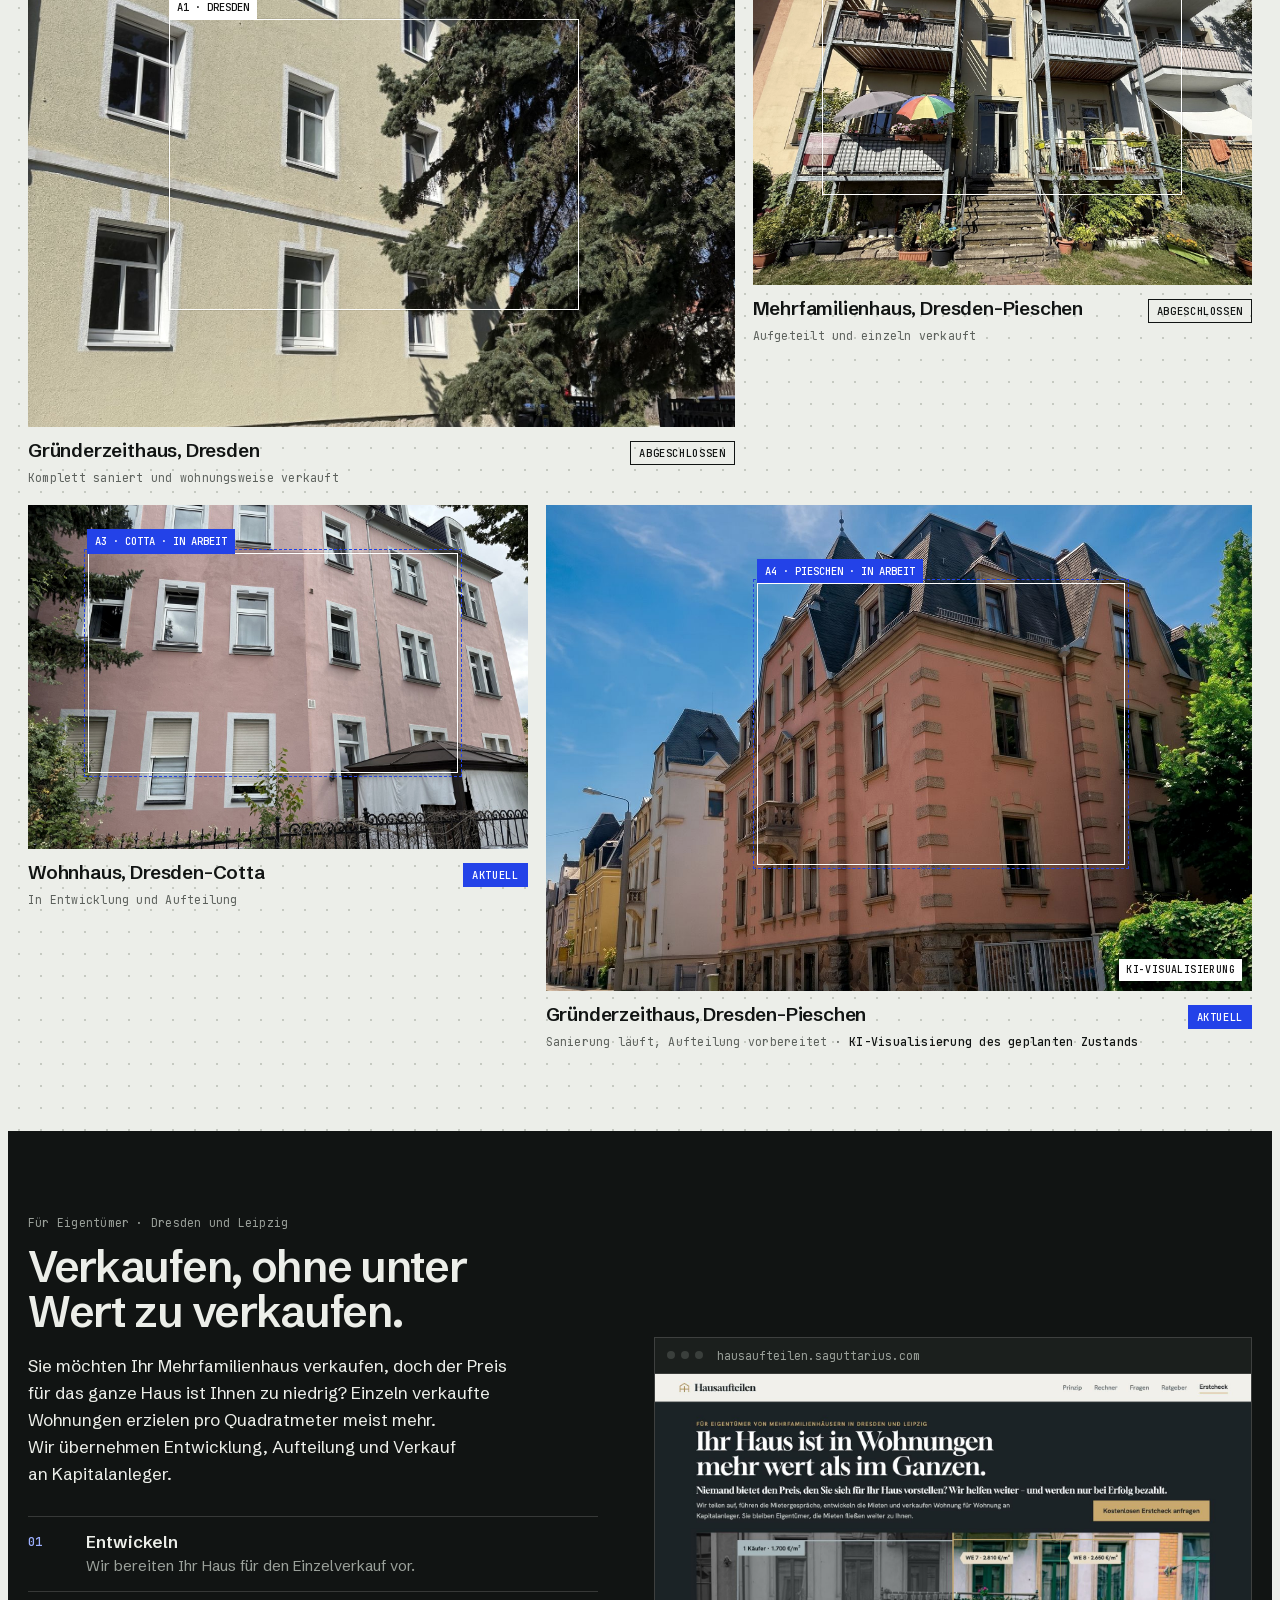
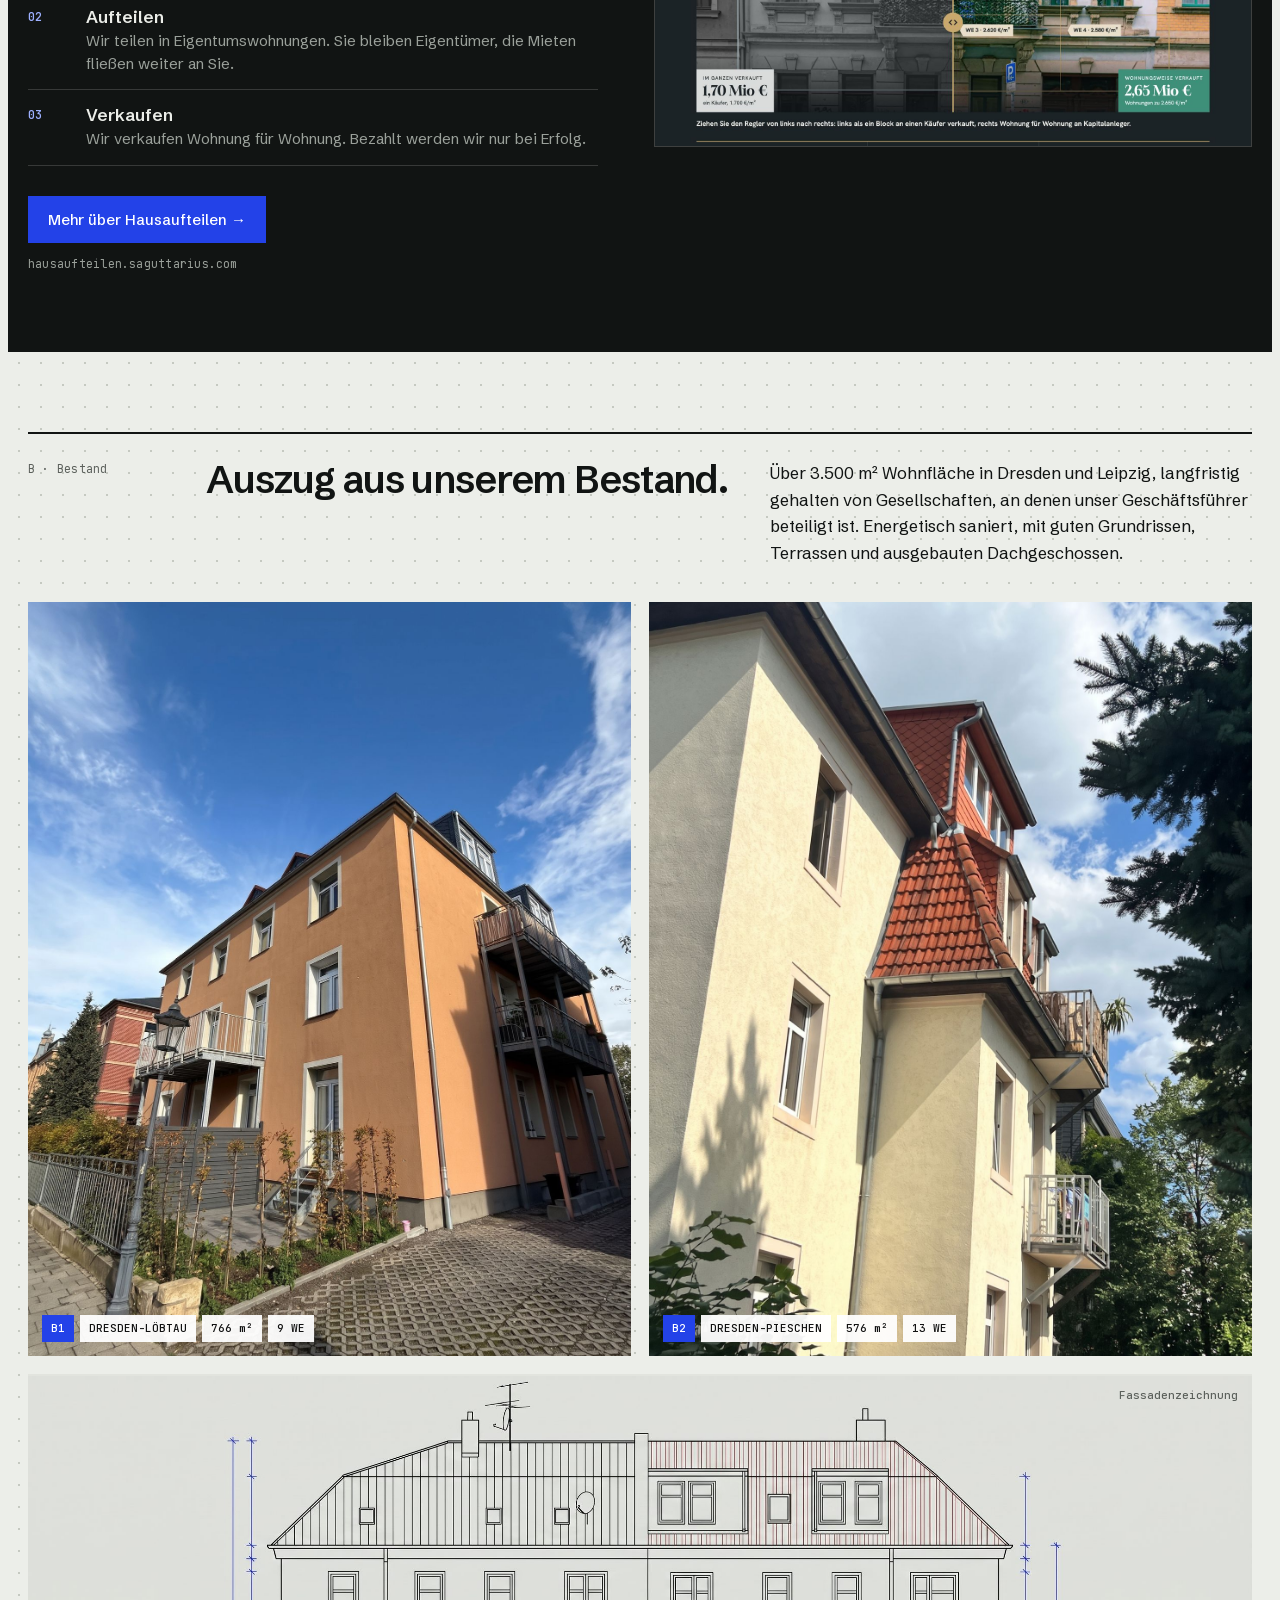
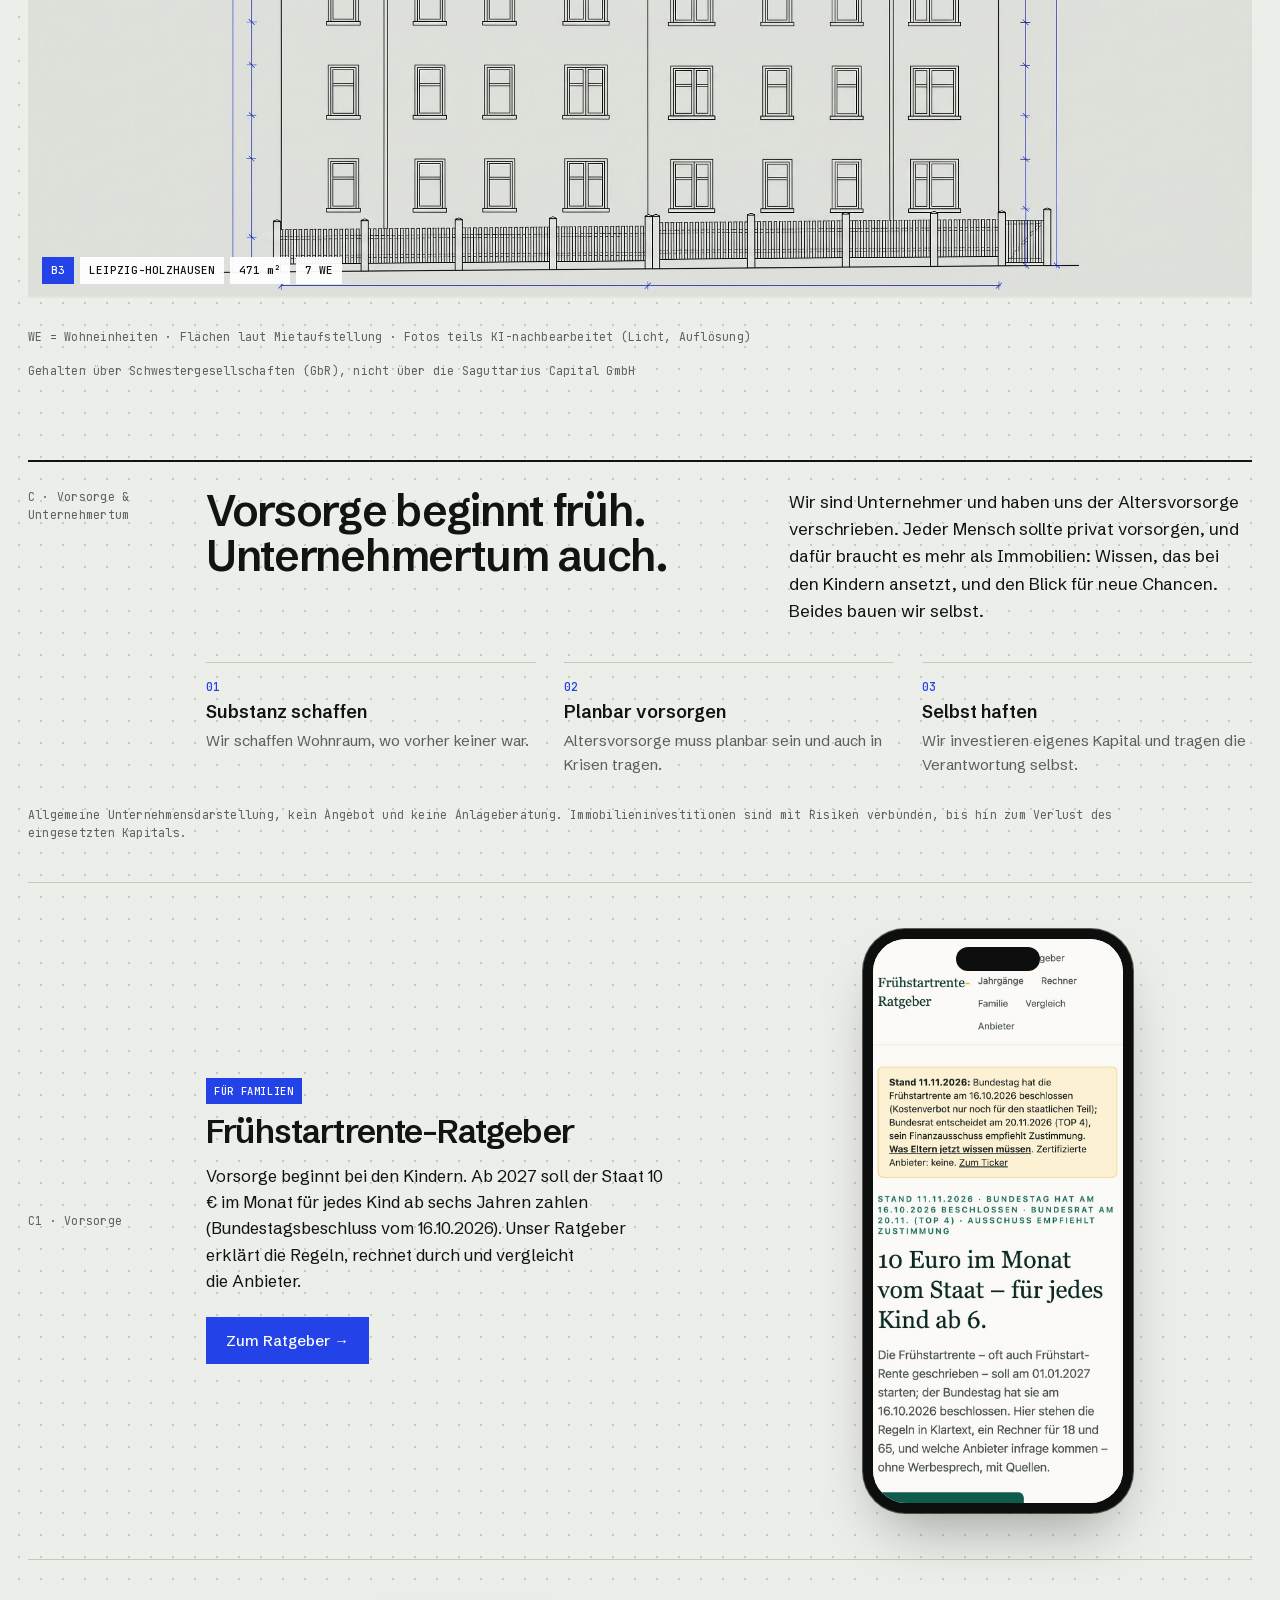
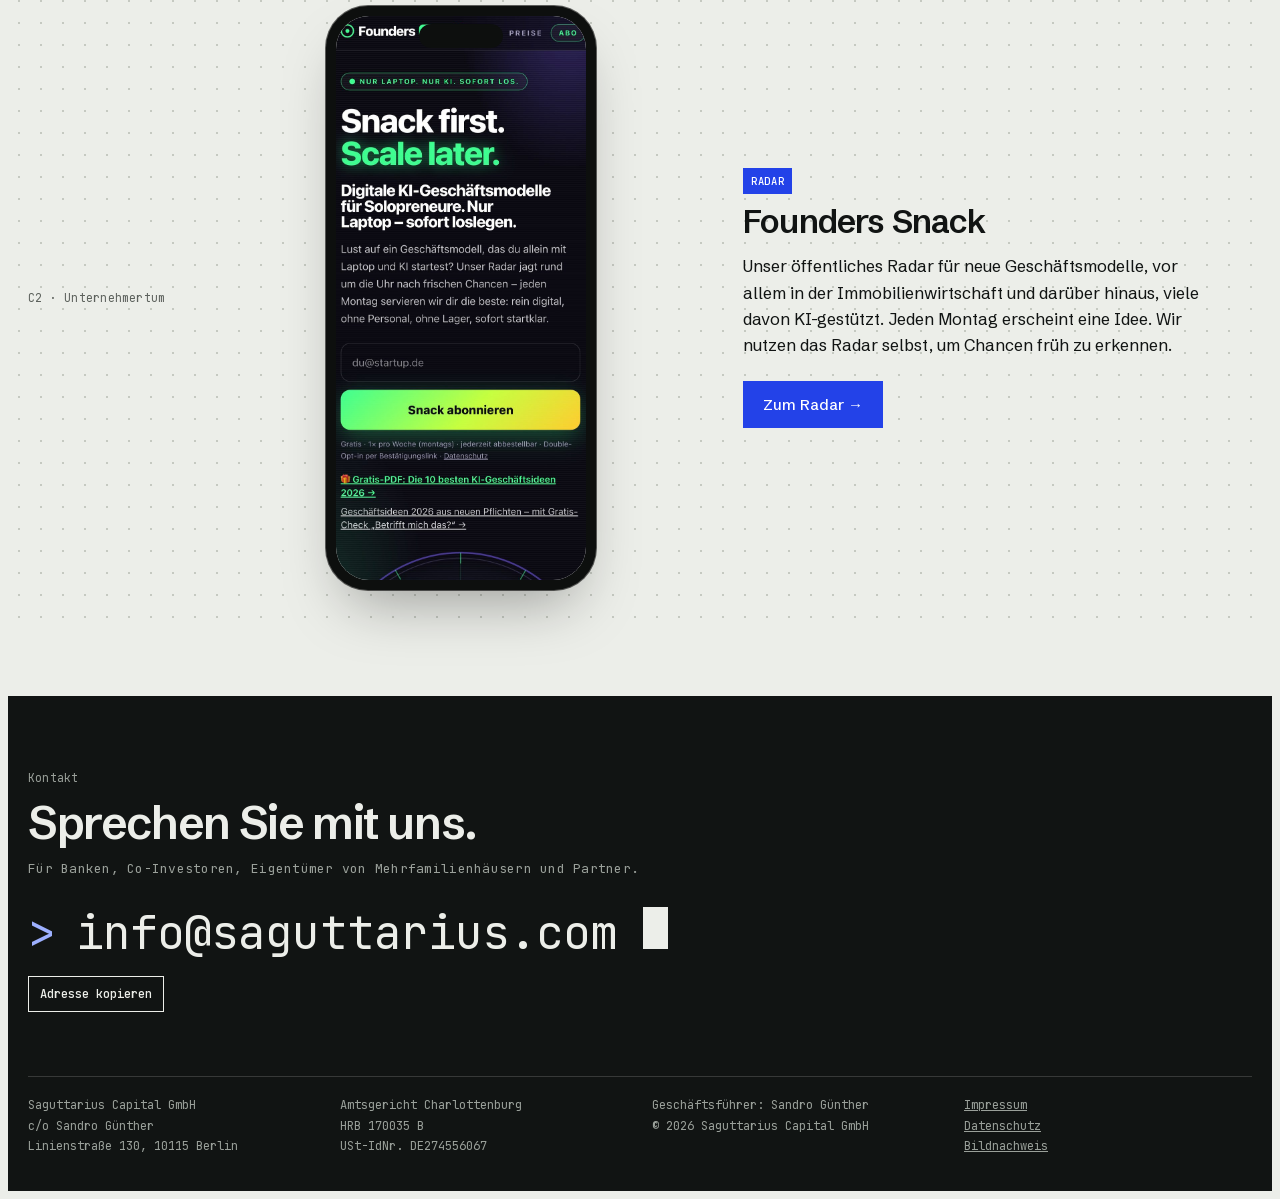
==== commit a7093d97: "Update 2026-11-18" ====
--- a/index.html
+++ b/index.html
@@ -39,6 +39,8 @@
 .hero{position:relative;height:min(74vh,700px);min-height:440px;overflow:hidden;background:#000;user-select:none}
 .hero img{position:absolute;inset:0;width:100%;height:100%;object-fit:cover}
 .hero .top{clip-path:inset(0 0 0 var(--x,50%))}
+.hero .top{width:150%;max-width:none;object-position:49% 50%;clip-path:none}
+.hero .topwrap{position:absolute;inset:0;overflow:hidden;clip-path:inset(0 0 0 var(--x,50%))}
 .hero input{position:absolute;inset:0;width:100%;height:100%;opacity:0;cursor:ew-resize;margin:0;z-index:3;touch-action:pan-y}
 .hero .bar{position:absolute;top:0;bottom:0;left:var(--x,50%);width:1.5px;background:#fff;z-index:2;pointer-events:none}
 .hero .knob{position:absolute;top:44%;left:var(--x,50%);transform:translate(-50%,-50%);display:flex;align-items:center;gap:8px;padding:9px 12px;background:#fff;color:#111;font:500 11px var(--m);letter-spacing:.04em;z-index:2;pointer-events:none;white-space:nowrap;box-shadow:0 4px 18px rgba(0,0,0,.25)}
@@ -112,8 +114,6 @@
 .ki{position:absolute;right:10px;bottom:10px;font:500 10px/1 var(--m);background:#fff;color:#111;padding:6px 7px;letter-spacing:.04em}
 .disc{grid-column:1/-1;margin:-20px 0 40px}
 .plan3{background:var(--paper2)}
-.plan3 svg{position:absolute;inset:0;width:100%;height:100%}
-.plan3 .ln{fill:none;stroke:var(--ink);stroke-width:1.2}
 .plan3 .fo{position:absolute;top:14px;right:14px;font:500 11px var(--m);color:var(--mute)}
 /* ---------- Hausaufteilen (eigener Bereich) ---------- */
 .split{background:var(--dark);color:var(--dark-fg)}
@@ -238,7 +238,7 @@
 
 <header class="hero" id="hero">
   <img src="img/dresden.jpg" alt="Dresden, Altstadt an der Elbe">
-  <img class="top" src="img/leipzig.jpg" alt="Leipzig, Altes Rathaus">
+  <div class="topwrap"><img class="top" src="img/leipzig.jpg" alt="Leipzig, Blick über die Stadt zum Völkerschlachtdenkmal"></div>
   <div class="shade"></div>
   <span class="city l">DRESDEN<small>51.05° N · 13.74° E</small></span>
   <span class="city r">LEIPZIG<small>51.34° N · 12.37° E</small></span>
@@ -304,7 +304,7 @@
     <div class="stock">
       <figure class="st"><div class="ph"><img src="img/b1.jpg" alt="Mehrfamilienhaus in Dresden-Löbtau mit Balkonen" loading="lazy" style="object-position:center 60%"><div class="spec"><span class="k">B1</span><span>DRESDEN-LÖBTAU</span><span>766 m²</span><span>9 WE</span></div></div></figure>
       <figure class="st"><div class="ph"><img src="img/b2.jpg" alt="Mehrfamilienhaus in Dresden-Pieschen mit ausgebautem Dachgeschoss" loading="lazy" style="object-position:center 40%"><div class="spec"><span class="k">B2</span><span>DRESDEN-PIESCHEN</span><span>576 m²</span><span>13 WE</span></div></div></figure>
-      <figure class="st"><div class="ph plan3"><svg viewBox="0 0 840 360" role="img" aria-label="Schematische Ansicht eines Mehrfamilienhauses in Leipzig-Holzhausen"><g class="ln"><path d="M300 330V120H560V330M290 120H570M300 120L340 60H520L560 120"/><path d="M280 330H580"/></g><g class="ln w"></g></svg><span class="fo">Foto folgt</span><div class="spec"><span class="k">B3</span><span>LEIPZIG-HOLZHAUSEN</span><span>471 m²</span><span>7 WE</span></div></div></figure>
+      <figure class="st"><div class="ph plan3"><img src="img/b3z.jpg" alt="Architekturzeichnung der Straßenfassade des Hauses in Leipzig-Holzhausen" loading="lazy" style="object-fit:contain"><span class="fo">Fassadenzeichnung</span><div class="spec"><span class="k">B3</span><span>LEIPZIG-HOLZHAUSEN</span><span>471 m²</span><span>7 WE</span></div></div></figure>
     </div>
     <div class="stock-note"><span class="m">WE = Wohneinheiten · Flächen laut Mietaufstellung · Fotos teils KI-nachbearbeitet (Licht, Auflösung)</span><span class="m">Gehalten über Schwestergesellschaften (GbR), nicht über die Saguttarius Capital GmbH</span></div>
   </section>
@@ -349,7 +349,6 @@
 
 <script>
 (function(){const b=document.getElementById("cb");let seen=null;try{seen=localStorage.getItem("cb_ok")}catch(e){}if(!seen)b.hidden=false;document.getElementById("cbok").addEventListener("click",()=>{b.hidden=true;try{localStorage.setItem("cb_ok","1")}catch(e){}})})();
-(function(){const g=document.querySelector(".plan3 .w");if(!g)return;let d="";for(let f=0;f<4;f++)for(let a=0;a<5;a++){const x=318+a*48,y=140+f*46;d+=`M${x} ${y}h22v30h-22z`}const p=document.createElementNS("http://www.w3.org/2000/svg","path");p.setAttribute("d",d);g.appendChild(p)})();
 const hero=document.getElementById("hero"),sl=document.getElementById("slider");
 sl.addEventListener("input",()=>hero.style.setProperty("--x",sl.value+"%"));
 
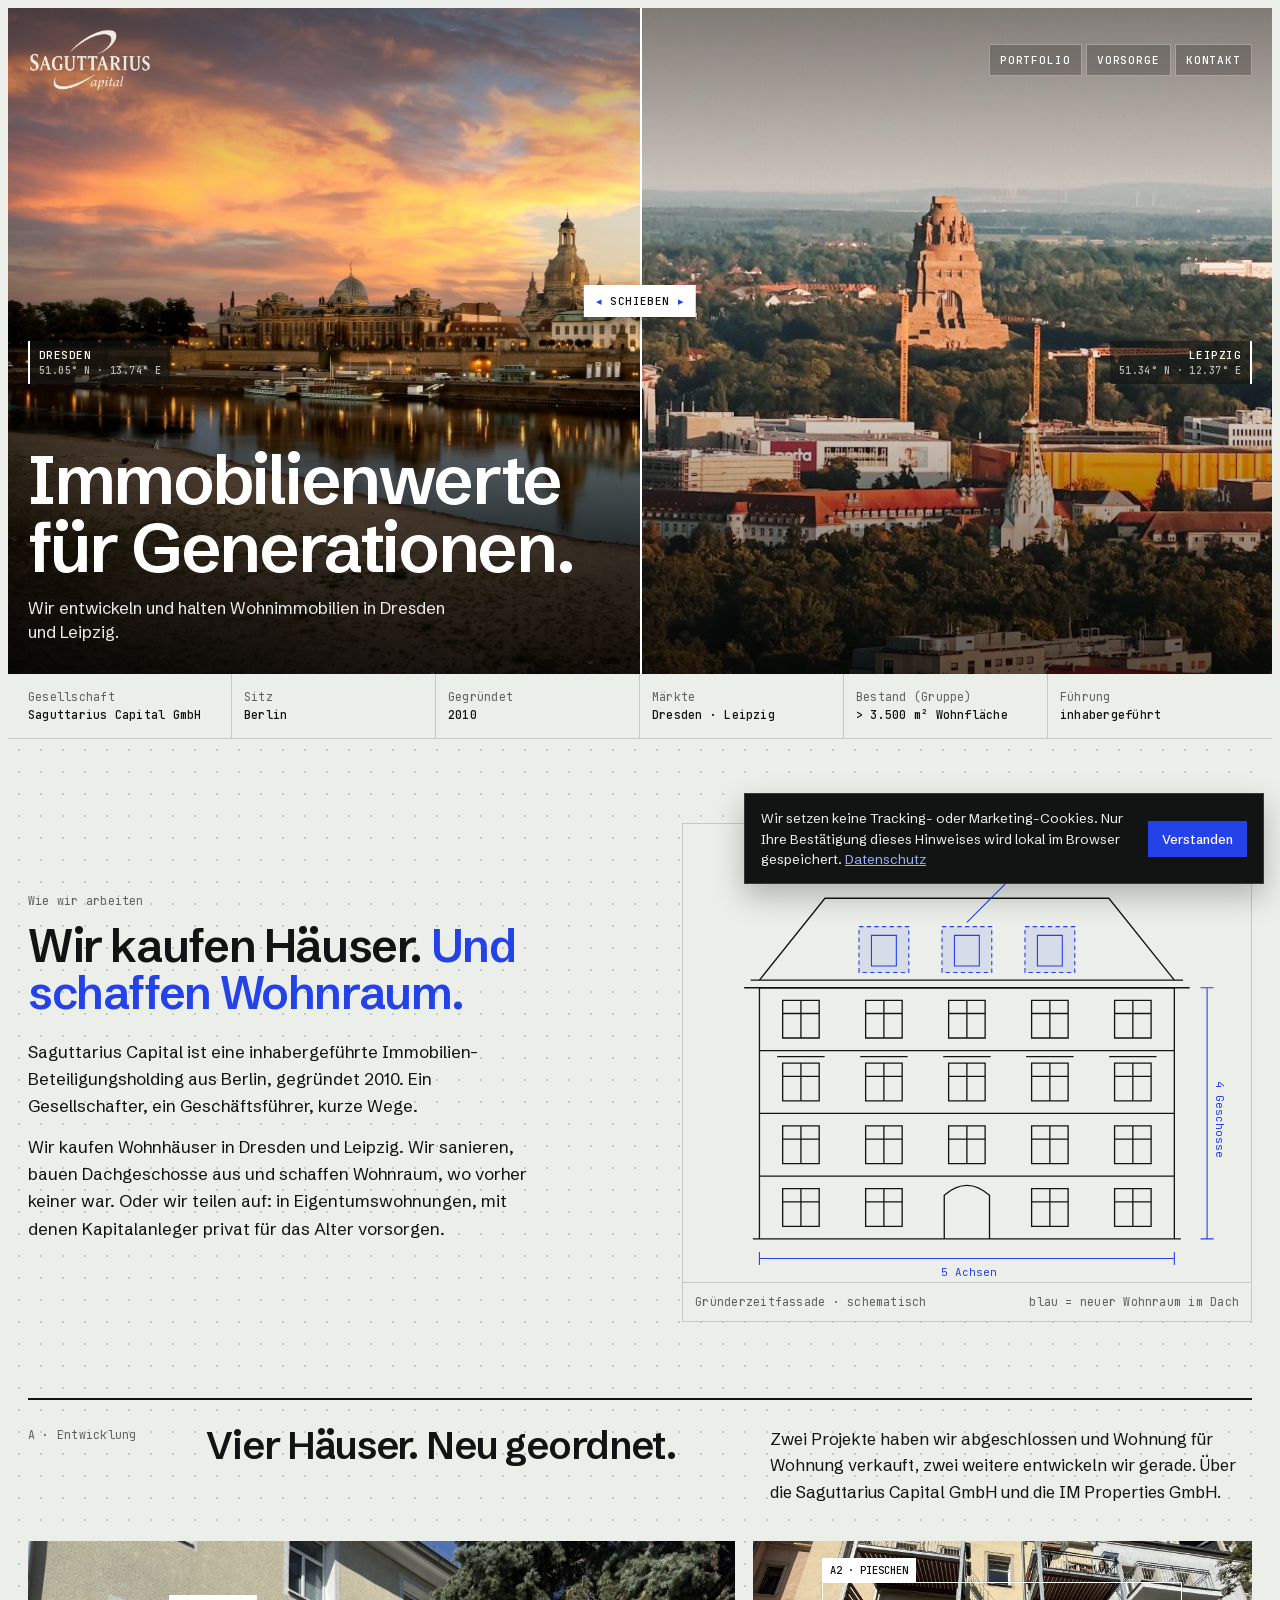
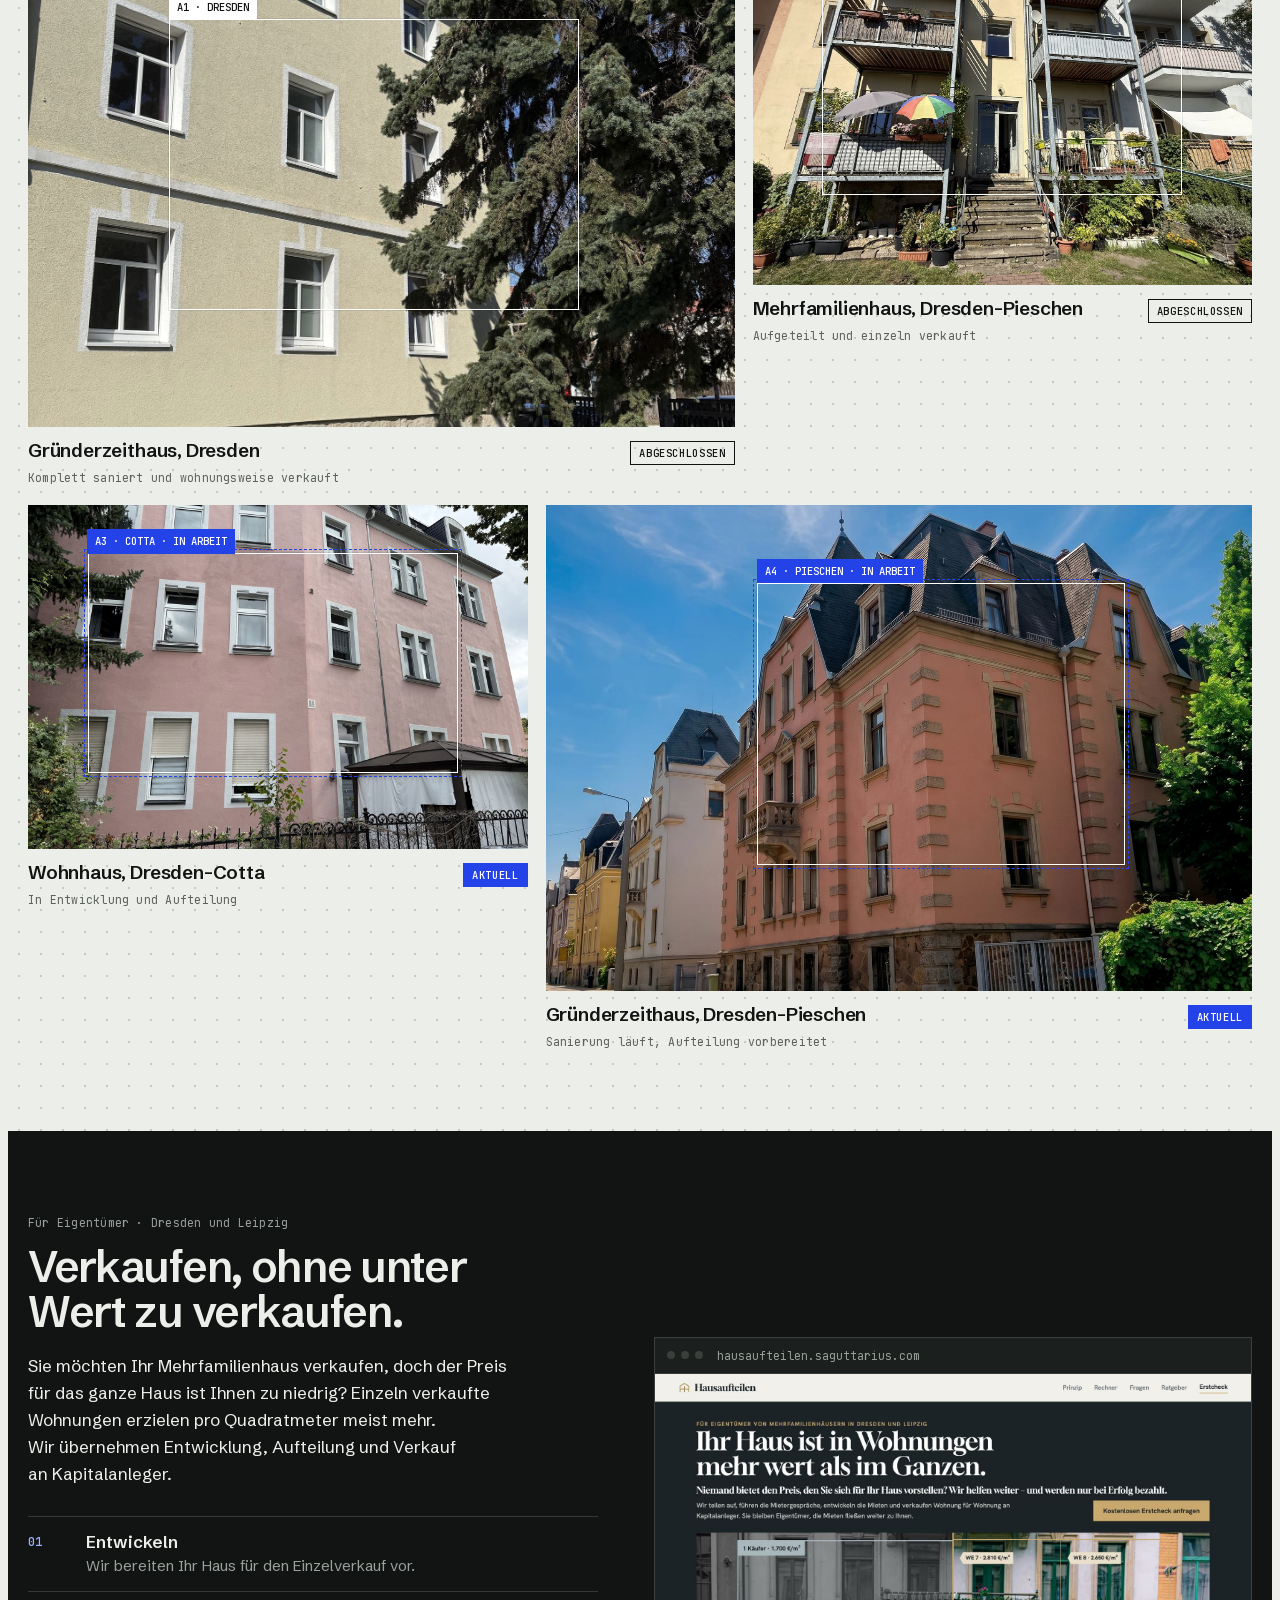
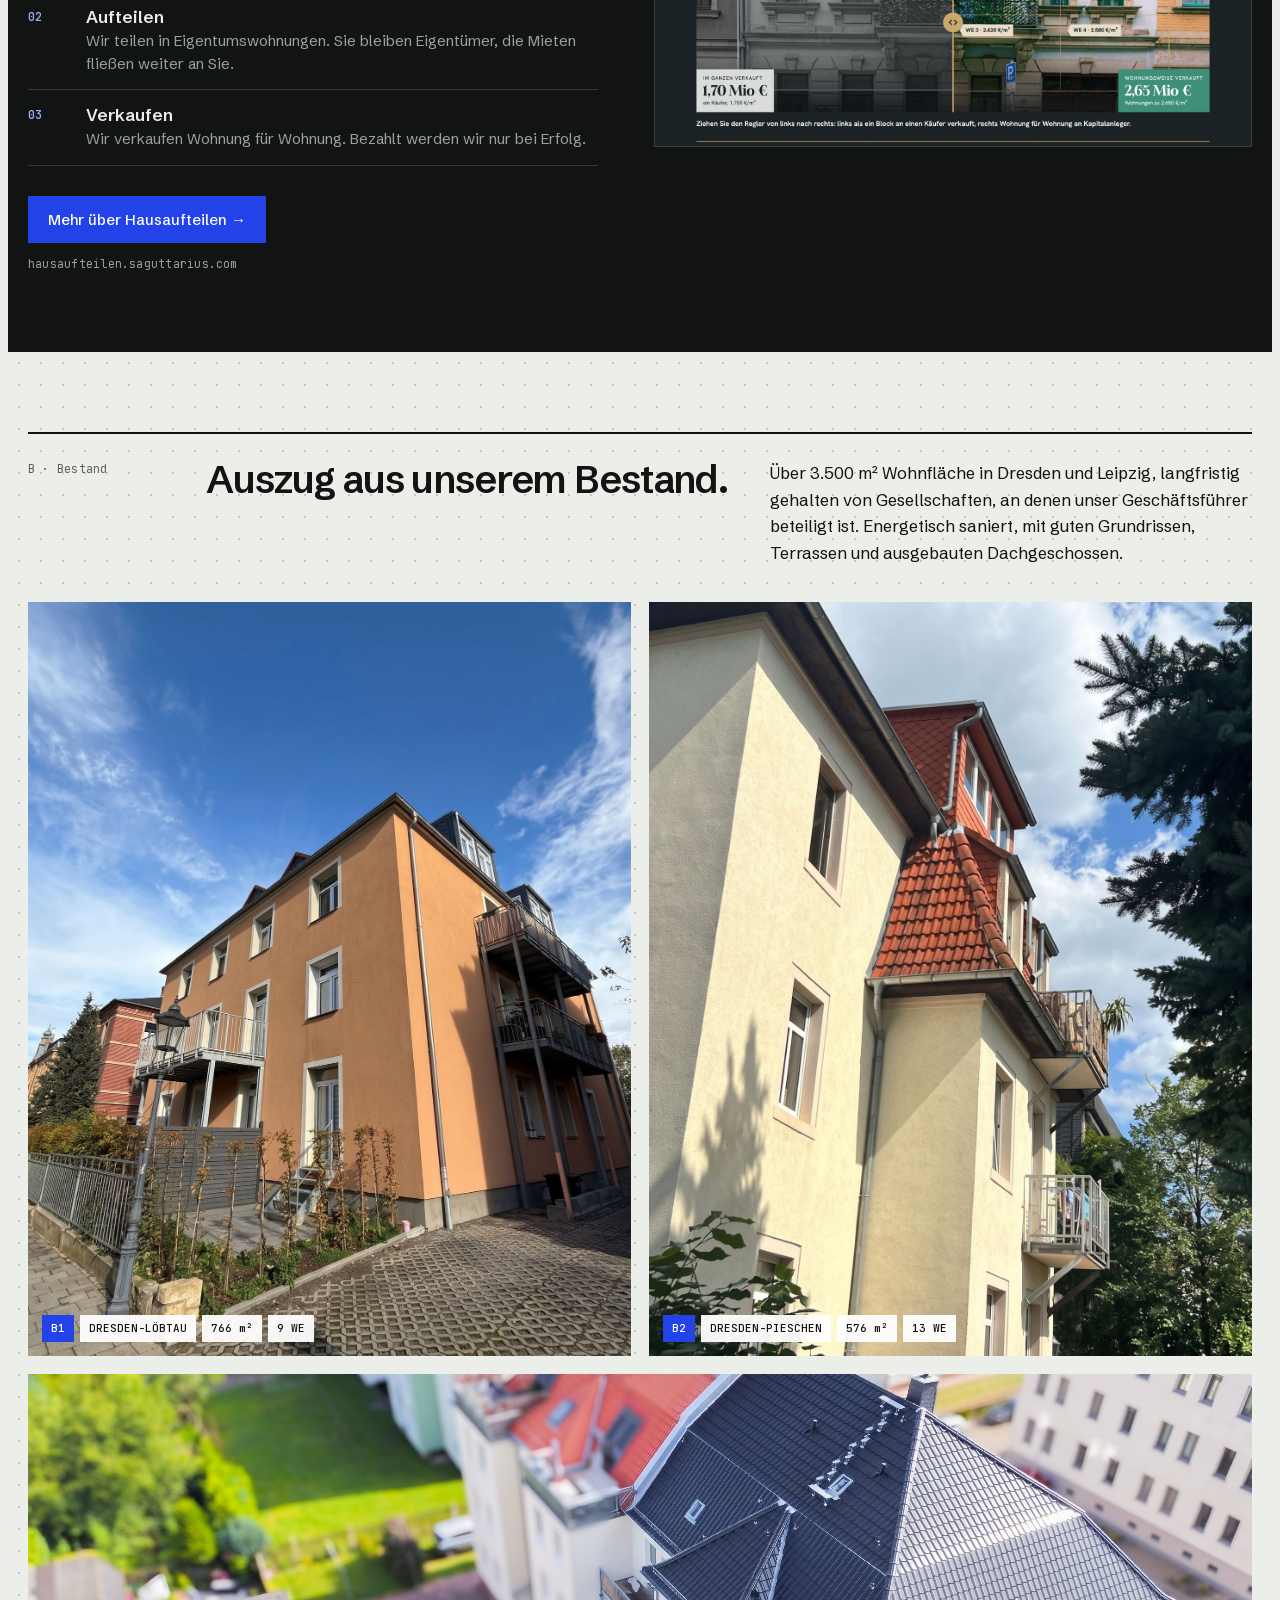
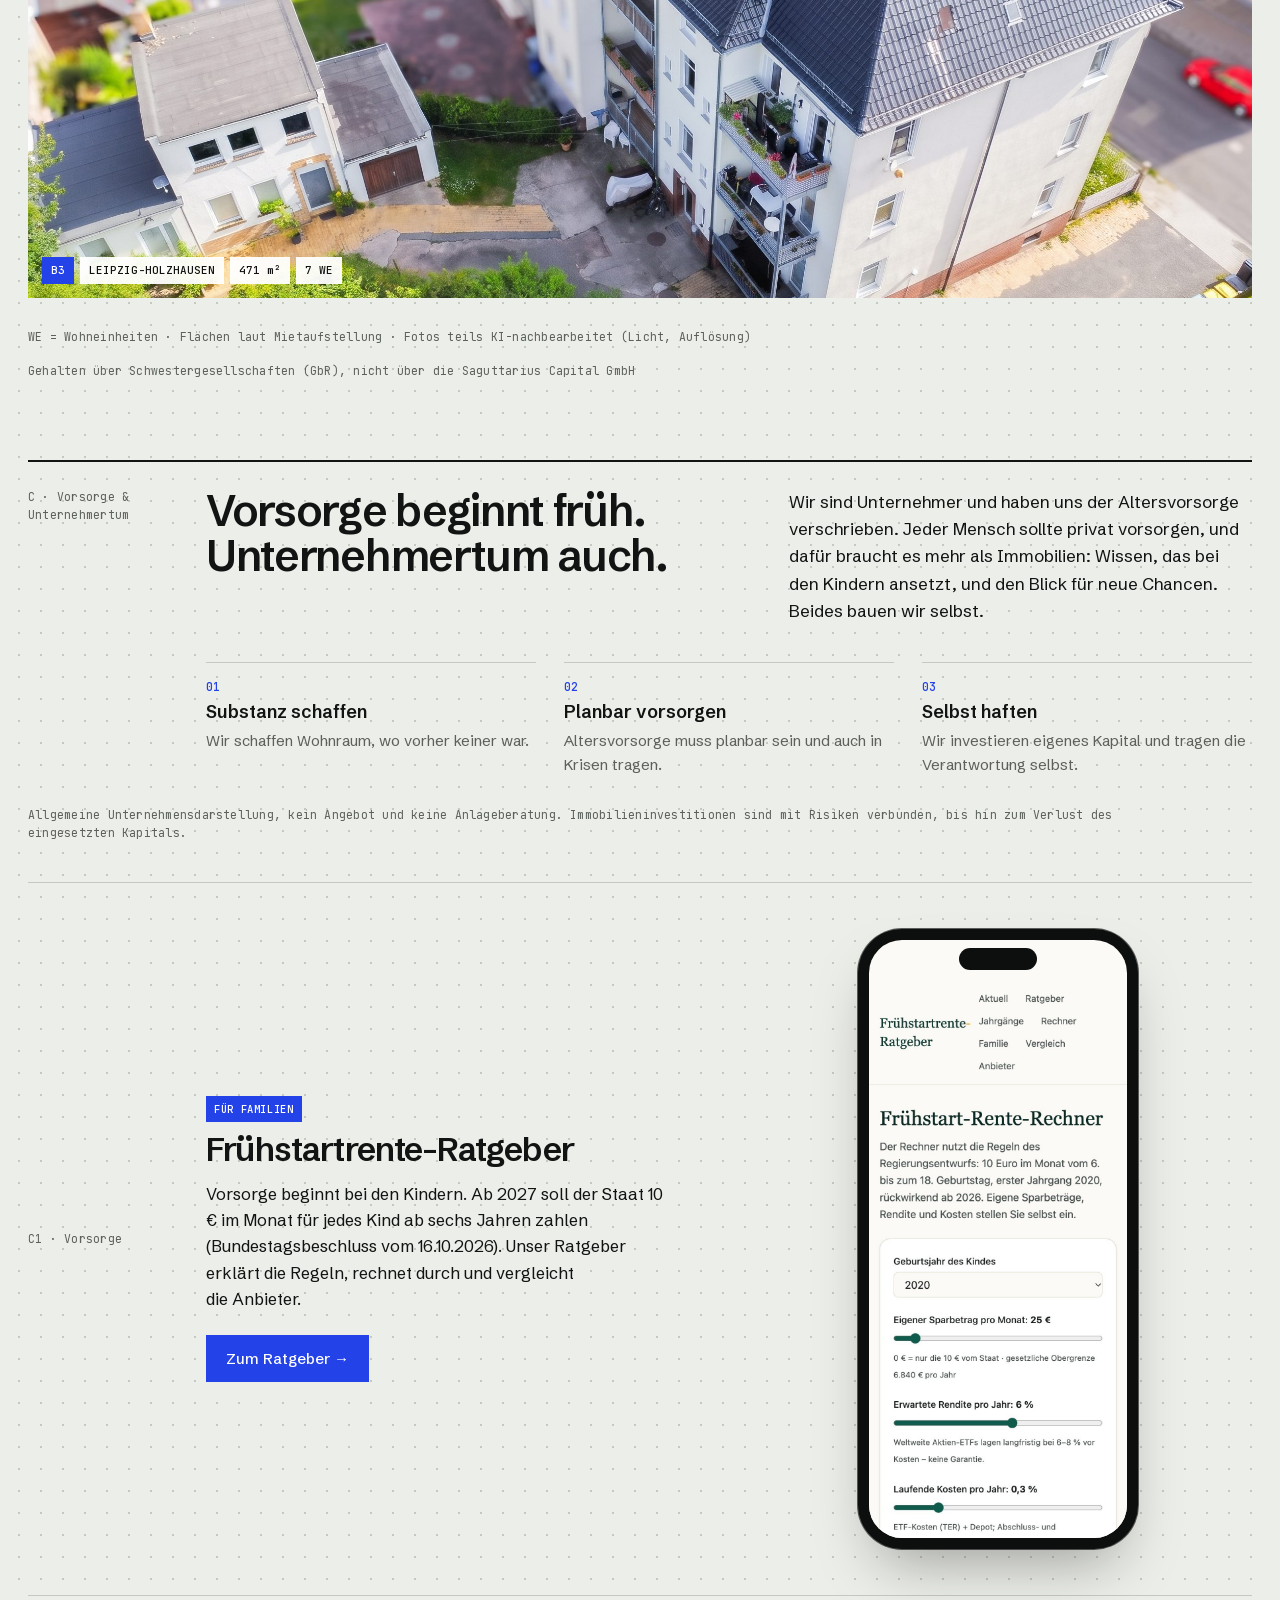
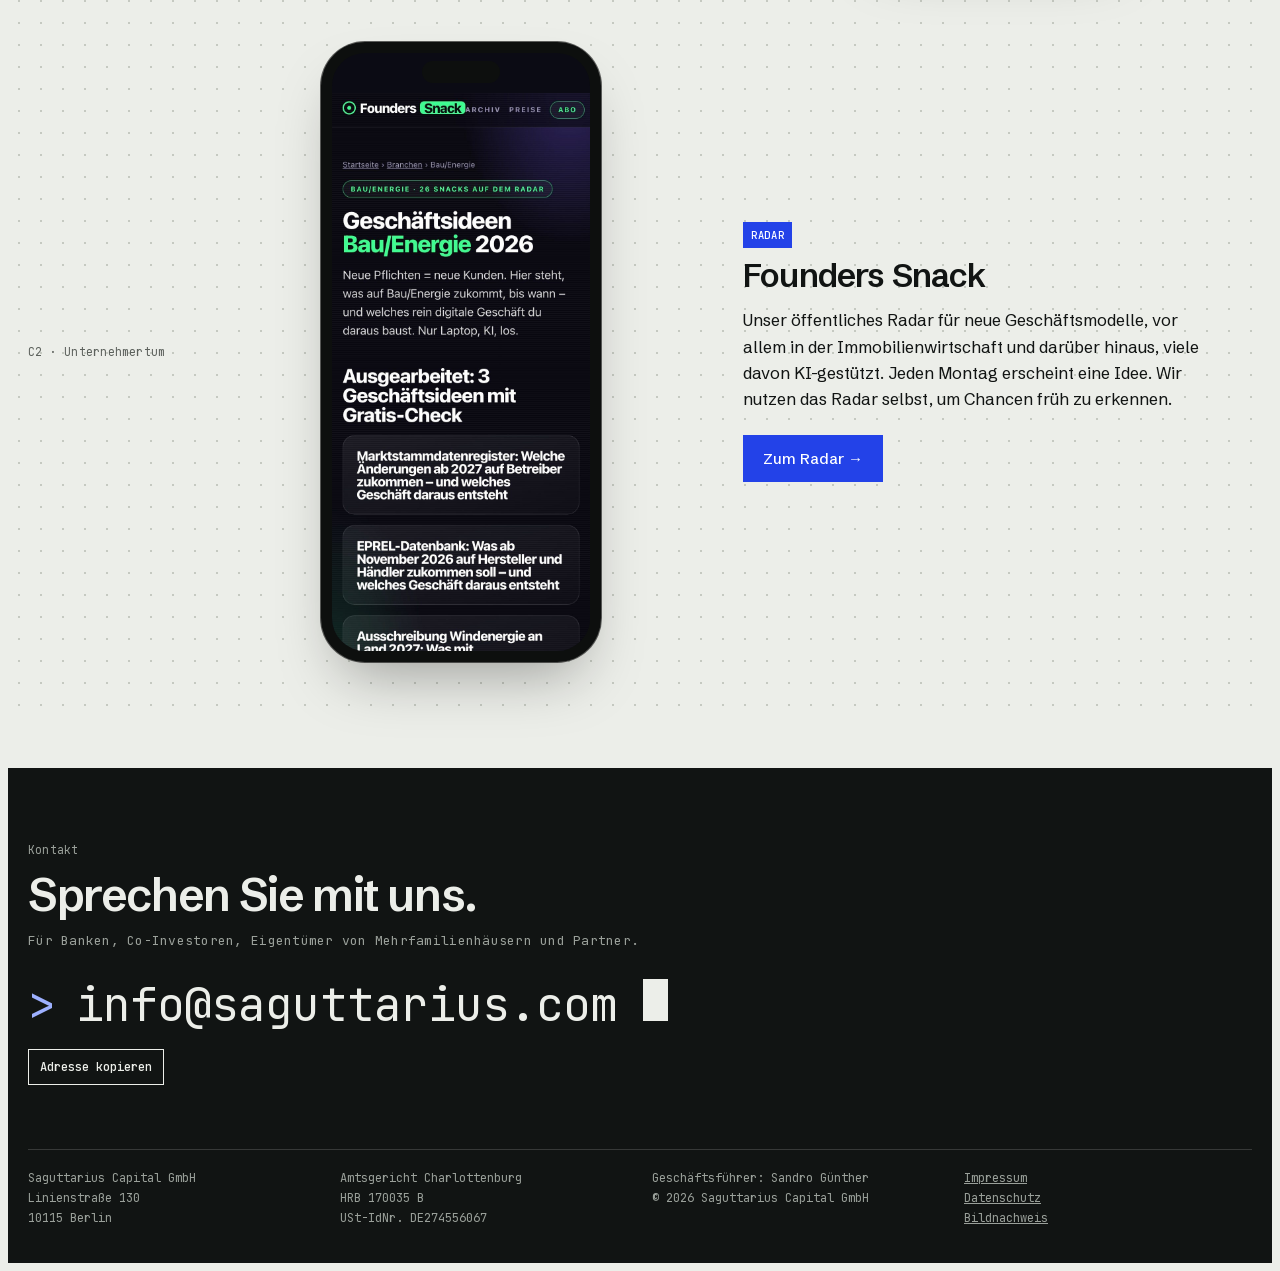
==== commit 54e81565: "Update 2026-11-18" ====
--- a/index.html
+++ b/index.html
@@ -165,10 +165,11 @@
 .proj h3{font:600 clamp(26px,2.6vw,38px)/1.05 var(--f);letter-spacing:-.025em;margin:10px 0 14px}
 .proj p{font-size:16.5px;line-height:1.6;margin:0 0 22px;max-width:46ch}
 .media{display:flex;justify-content:center;align-items:center;gap:18px;min-width:0}
-.phone{position:relative;width:min(270px,62vw);aspect-ratio:390/844;border-radius:42px;background:#0d0f0e;padding:10px;box-shadow:0 30px 60px -20px rgba(0,0,0,.35),0 0 0 1px rgba(0,0,0,.6);flex:none}
-.phone::before{content:"";position:absolute;top:18px;left:50%;transform:translateX(-50%);width:84px;height:24px;border-radius:14px;background:#0d0f0e;z-index:2}
-.phone .scr{width:100%;height:100%;border-radius:33px;overflow:hidden;background:#fff}
-.phone img{width:100%;height:100%;object-fit:cover;object-position:top}
+.phone{position:relative;width:min(280px,66vw);border-radius:44px;background:#0d0f0e;padding:11px;box-shadow:0 30px 60px -20px rgba(0,0,0,.35),0 0 0 1px rgba(0,0,0,.6);flex:none}
+.phone::before{content:"";position:absolute;top:19px;left:50%;transform:translateX(-50%);width:78px;height:22px;border-radius:12px;background:#0d0f0e;z-index:2}
+.phone .scr{border-radius:33px;overflow:hidden;background:var(--sb,#fbfaf6);padding-top:40px}
+.phone .scr.dark{--sb:#0b0b14}
+.phone img{display:block;width:100%;height:auto}
 .radar{position:relative;flex:1 1 auto;max-width:420px;min-width:0}
 .radar .browser img{aspect-ratio:16/11}
 .tag2{display:inline-block;font:500 10.5px var(--m);text-transform:uppercase;letter-spacing:.06em;padding:6px 8px;background:var(--blue);color:#fff}
@@ -277,7 +278,7 @@
       <article class="dv"><div class="ph"><img src="img/a1.jpg" alt="Gründerzeithaus in Dresden" style="object-position:center 40%"><div class="box" style="left:20%;top:16%;width:58%;height:60%"><span>A1 · DRESDEN</span></div></div><div class="row"><h3>Gründerzeithaus, Dresden</h3><span class="pill">Abgeschlossen</span></div><p class="m">Komplett saniert und wohnungsweise verkauft</p></article>
       <article class="dv"><div class="ph"><img src="img/a2.jpg" alt="Mehrfamilienhaus in Dresden-Pieschen, Hofseite mit Balkonen" style="object-position:center 30%"><div class="box" style="left:14%;top:12%;width:72%;height:62%"><span>A2 · PIESCHEN</span></div></div><div class="row"><h3>Mehrfamilienhaus, Dresden-Pieschen</h3><span class="pill">Abgeschlossen</span></div><p class="m">Aufgeteilt und einzeln verkauft</p></article>
       <article class="dv"><div class="ph"><img src="img/a3.jpg" alt="Wohnhaus in Dresden-Cotta" style="object-position:center 45%"><div class="box blue" style="left:12%;top:14%;width:74%;height:64%"><span>A3 · COTTA · IN ARBEIT</span></div></div><div class="row"><h3>Wohnhaus, Dresden-Cotta</h3><span class="pill on">Aktuell</span></div><p class="m">In Entwicklung und Aufteilung</p></article>
-      <article class="dv"><div class="ph"><img src="img/a4.jpg" alt="Gründerzeithaus in Dresden-Pieschen nach Sanierung, Visualisierung" style="object-position:center 42%"><div class="box blue" style="left:30%;top:16%;width:52%;height:58%"><span>A4 · PIESCHEN · IN ARBEIT</span></div><span class="ki">KI-VISUALISIERUNG</span></div><div class="row"><h3>Gründerzeithaus, Dresden-Pieschen</h3><span class="pill on">Aktuell</span></div><p class="m">Sanierung läuft, Aufteilung vorbereitet · <b>KI-Visualisierung des geplanten Zustands</b></p></article>
+      <article class="dv"><div class="ph"><img src="img/a4.jpg" alt="Gründerzeithaus in Dresden-Pieschen" style="object-position:center 42%"><div class="box blue" style="left:30%;top:16%;width:52%;height:58%"><span>A4 · PIESCHEN · IN ARBEIT</span></div></div><div class="row"><h3>Gründerzeithaus, Dresden-Pieschen</h3><span class="pill on">Aktuell</span></div><p class="m">Sanierung läuft, Aufteilung vorbereitet</p></article>
     </div>
   </section>
 </main>
@@ -304,7 +305,7 @@
     <div class="stock">
       <figure class="st"><div class="ph"><img src="img/b1.jpg" alt="Mehrfamilienhaus in Dresden-Löbtau mit Balkonen" loading="lazy" style="object-position:center 60%"><div class="spec"><span class="k">B1</span><span>DRESDEN-LÖBTAU</span><span>766 m²</span><span>9 WE</span></div></div></figure>
       <figure class="st"><div class="ph"><img src="img/b2.jpg" alt="Mehrfamilienhaus in Dresden-Pieschen mit ausgebautem Dachgeschoss" loading="lazy" style="object-position:center 40%"><div class="spec"><span class="k">B2</span><span>DRESDEN-PIESCHEN</span><span>576 m²</span><span>13 WE</span></div></div></figure>
-      <figure class="st"><div class="ph plan3"><img src="img/b3z.jpg" alt="Architekturzeichnung der Straßenfassade des Hauses in Leipzig-Holzhausen" loading="lazy" style="object-fit:contain"><span class="fo">Fassadenzeichnung</span><div class="spec"><span class="k">B3</span><span>LEIPZIG-HOLZHAUSEN</span><span>471 m²</span><span>7 WE</span></div></div></figure>
+      <figure class="st"><div class="ph"><img src="img/b3d.jpg" alt="Mehrfamilienhaus in Leipzig-Holzhausen aus der Luft" loading="lazy" style="object-position:center 40%"><div class="spec"><span class="k">B3</span><span>LEIPZIG-HOLZHAUSEN</span><span>471 m²</span><span>7 WE</span></div></div></figure>
     </div>
     <div class="stock-note"><span class="m">WE = Wohneinheiten · Flächen laut Mietaufstellung · Fotos teils KI-nachbearbeitet (Licht, Auflösung)</span><span class="m">Gehalten über Schwestergesellschaften (GbR), nicht über die Saguttarius Capital GmbH</span></div>
   </section>
@@ -321,12 +322,12 @@
     <div class="proj">
       <span class="m">C1 · Vorsorge</span>
       <div class="txt"><span class="tag2">Für Familien</span><h3>Frühstartrente-Ratgeber</h3><p>Vorsorge beginnt bei den Kindern. Ab 2027 soll der Staat 10 € im Monat für jedes Kind ab sechs Jahren zahlen (Bundestagsbeschluss vom 16.10.2026). Unser Ratgeber erklärt die Regeln, rechnet durch und vergleicht die Anbieter.</p><a class="btn" href="https://kinderdepot-ratgeber.de" target="_blank" rel="noopener">Zum Ratgeber →</a></div>
-      <div class="media"><div class="phone"><div class="scr"><img src="img/m_kinderdepot.jpg" alt="Frühstartrente-Ratgeber auf dem Smartphone"></div></div></div>
+      <div class="media"><div class="phone"><div class="scr"><img src="img/m_kinderdepot.jpg" alt="Frühstart-Rente-Rechner des Ratgebers auf dem Smartphone" loading="lazy"></div></div></div>
     </div>
     <div class="proj rev" style="margin-bottom:60px">
       <span class="m">C2 · Unternehmertum</span>
-      <div class="media"><div class="phone"><div class="scr"><img src="img/m_founderssnack.jpg" alt="Founders Snack auf dem Smartphone"></div></div></div>
-      <div class="txt"><span class="tag2">Radar</span><h3>Founders Snack</h3><p>Unser öffentliches Radar für neue Geschäftsmodelle, vor allem in der Immobilienwirtschaft und darüber hinaus, viele davon KI-gestützt. Jeden Montag erscheint eine Idee. Wir nutzen das Radar selbst, um Chancen früh zu erkennen.</p><a class="btn" href="https://founderssnack.de" target="_blank" rel="noopener">Zum Radar →</a></div>
+      <div class="media"><div class="phone"><div class="scr dark"><img src="img/m_founderssnack.jpg" alt="Founders Snack: Geschäftsideen Bau und Energie auf dem Smartphone" loading="lazy"></div></div></div>
+      <div class="txt"><span class="tag2">Radar</span><h3>Founders Snack</h3><p>Unser öffentliches Radar für neue Geschäftsmodelle, vor allem in der Immobilienwirtschaft und darüber hinaus, viele davon KI-gestützt. Jeden Montag erscheint eine Idee. Wir nutzen das Radar selbst, um Chancen früh zu erkennen.</p><a class="btn" href="https://founderssnack.de/branche/bau-energie" target="_blank" rel="noopener">Zum Radar →</a></div>
     </div>
   </section>
 </div>
@@ -338,7 +339,7 @@
   <p class="term"><span class="p">&gt;</span><span class="addr" id="addr">info@saguttarius.com</span><span class="c"></span></p>
   <button class="copy-b" id="cp" type="button">Adresse kopieren</button>
   <div class="foot">
-    <div>Saguttarius Capital GmbH<br>c/o Sandro Günther<br>Linienstraße 130, 10115 Berlin</div>
+    <div>Saguttarius Capital GmbH<br>Linienstraße 130<br>10115 Berlin</div>
     <div>Amtsgericht Charlottenburg<br>HRB 170035 B<br>USt-IdNr. DE274556067</div>
     <div>Geschäftsführer: Sandro Günther<br>© 2026 Saguttarius Capital GmbH</div>
     <div><a href="impressum.html">Impressum</a><br><a href="datenschutz.html">Datenschutz</a><br><a href="impressum.html#bildnachweis">Bildnachweis</a></div>
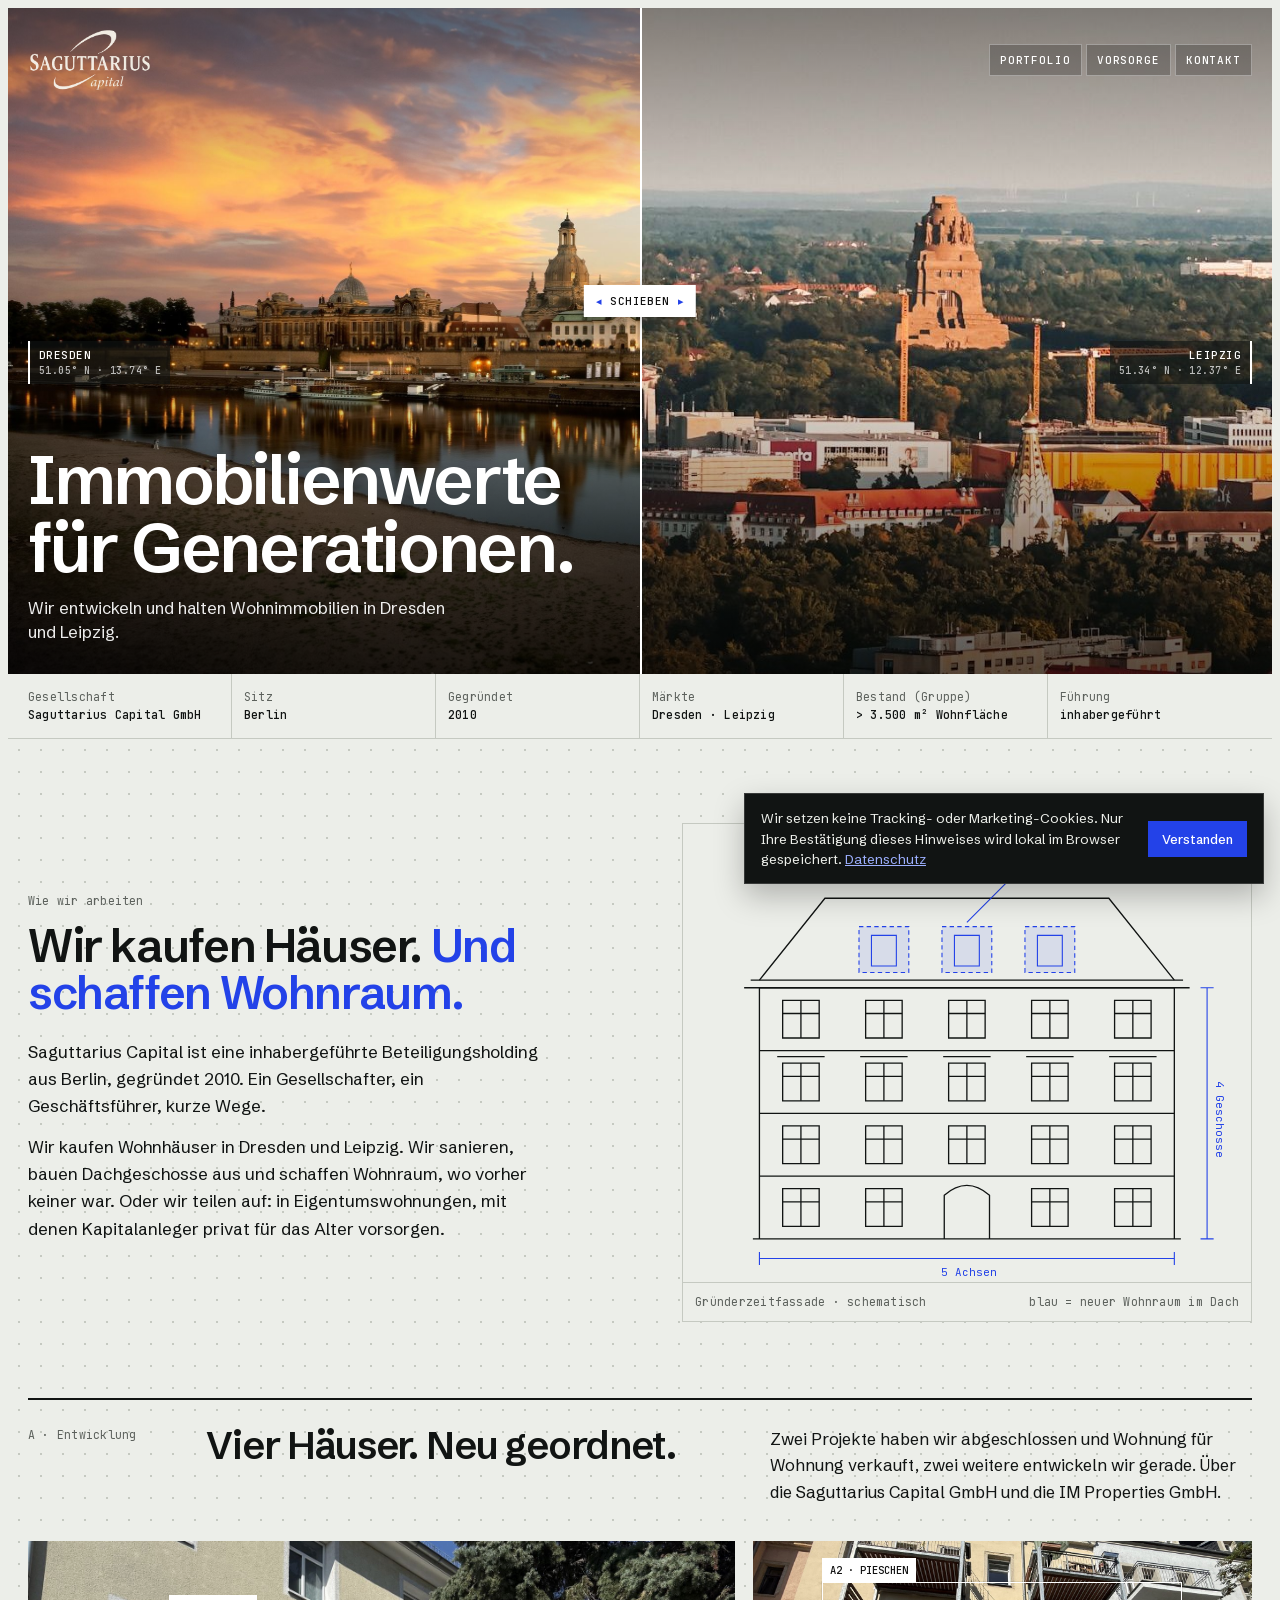
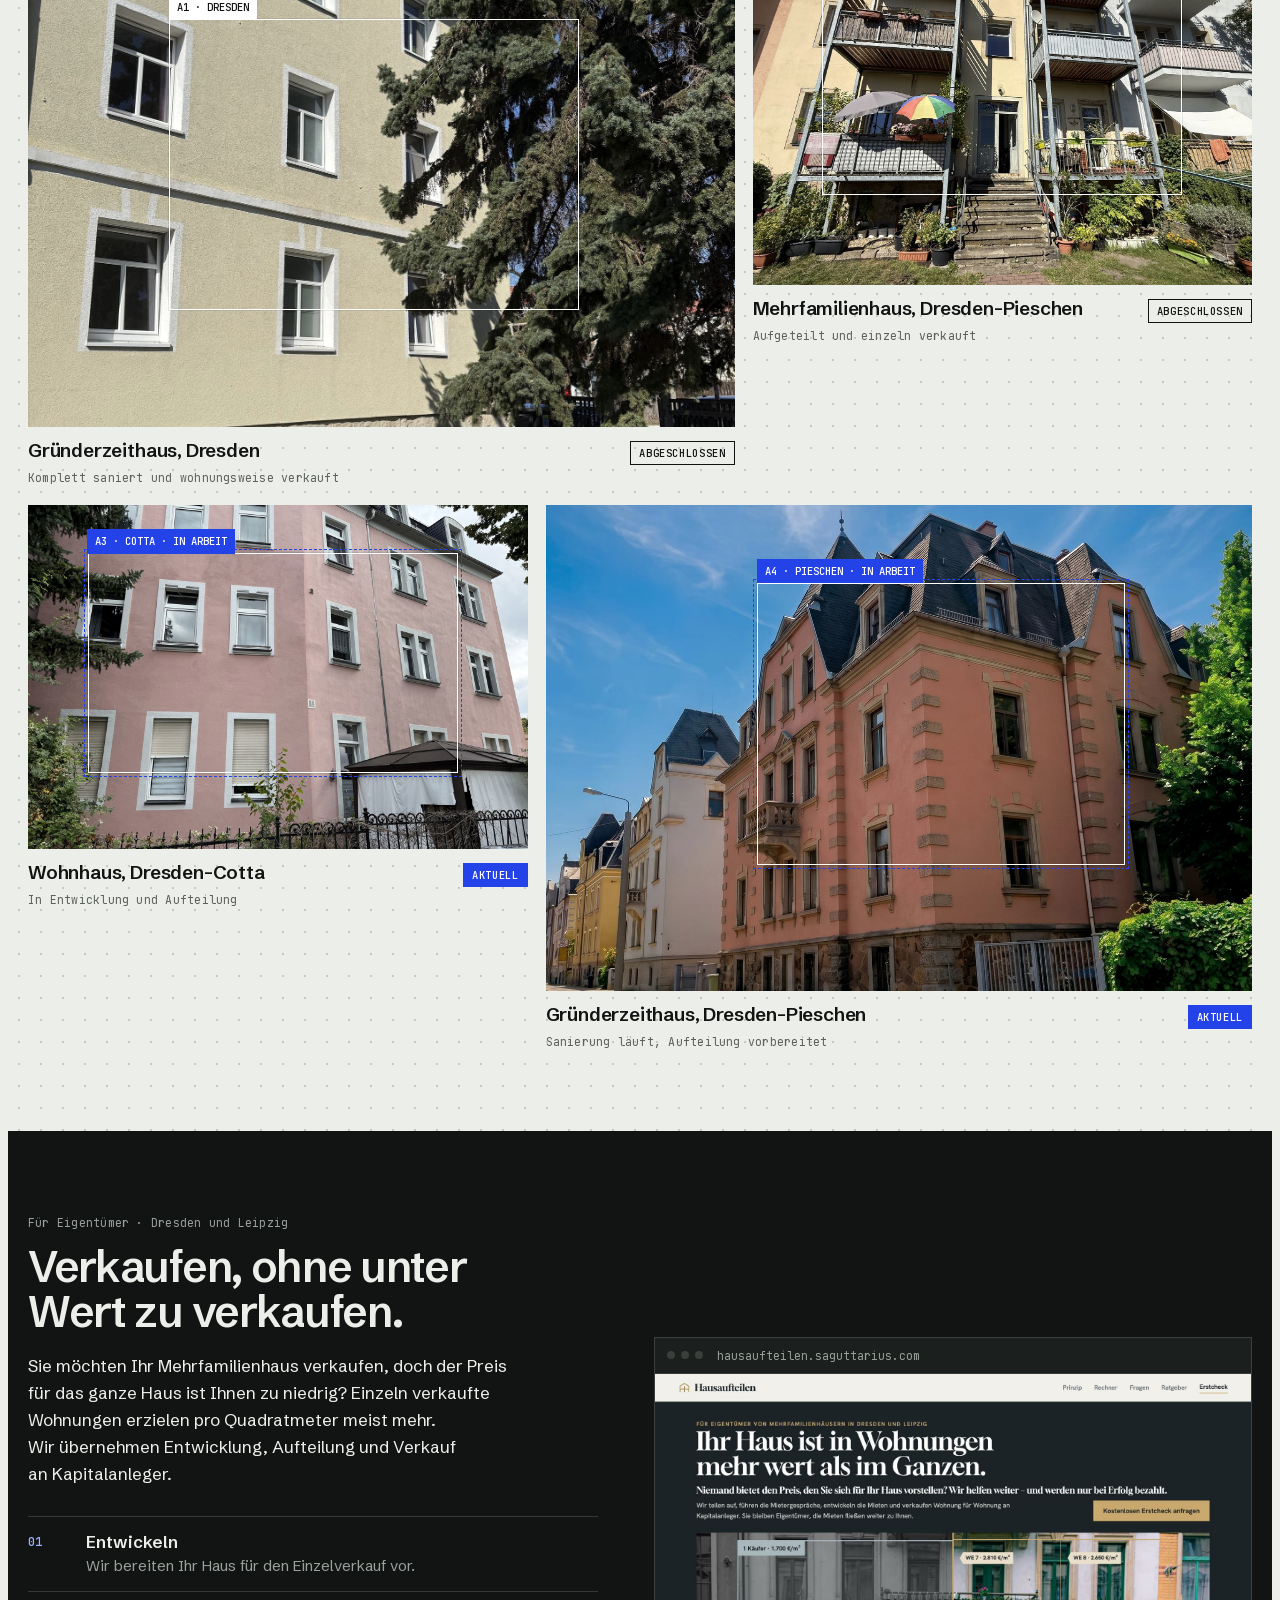
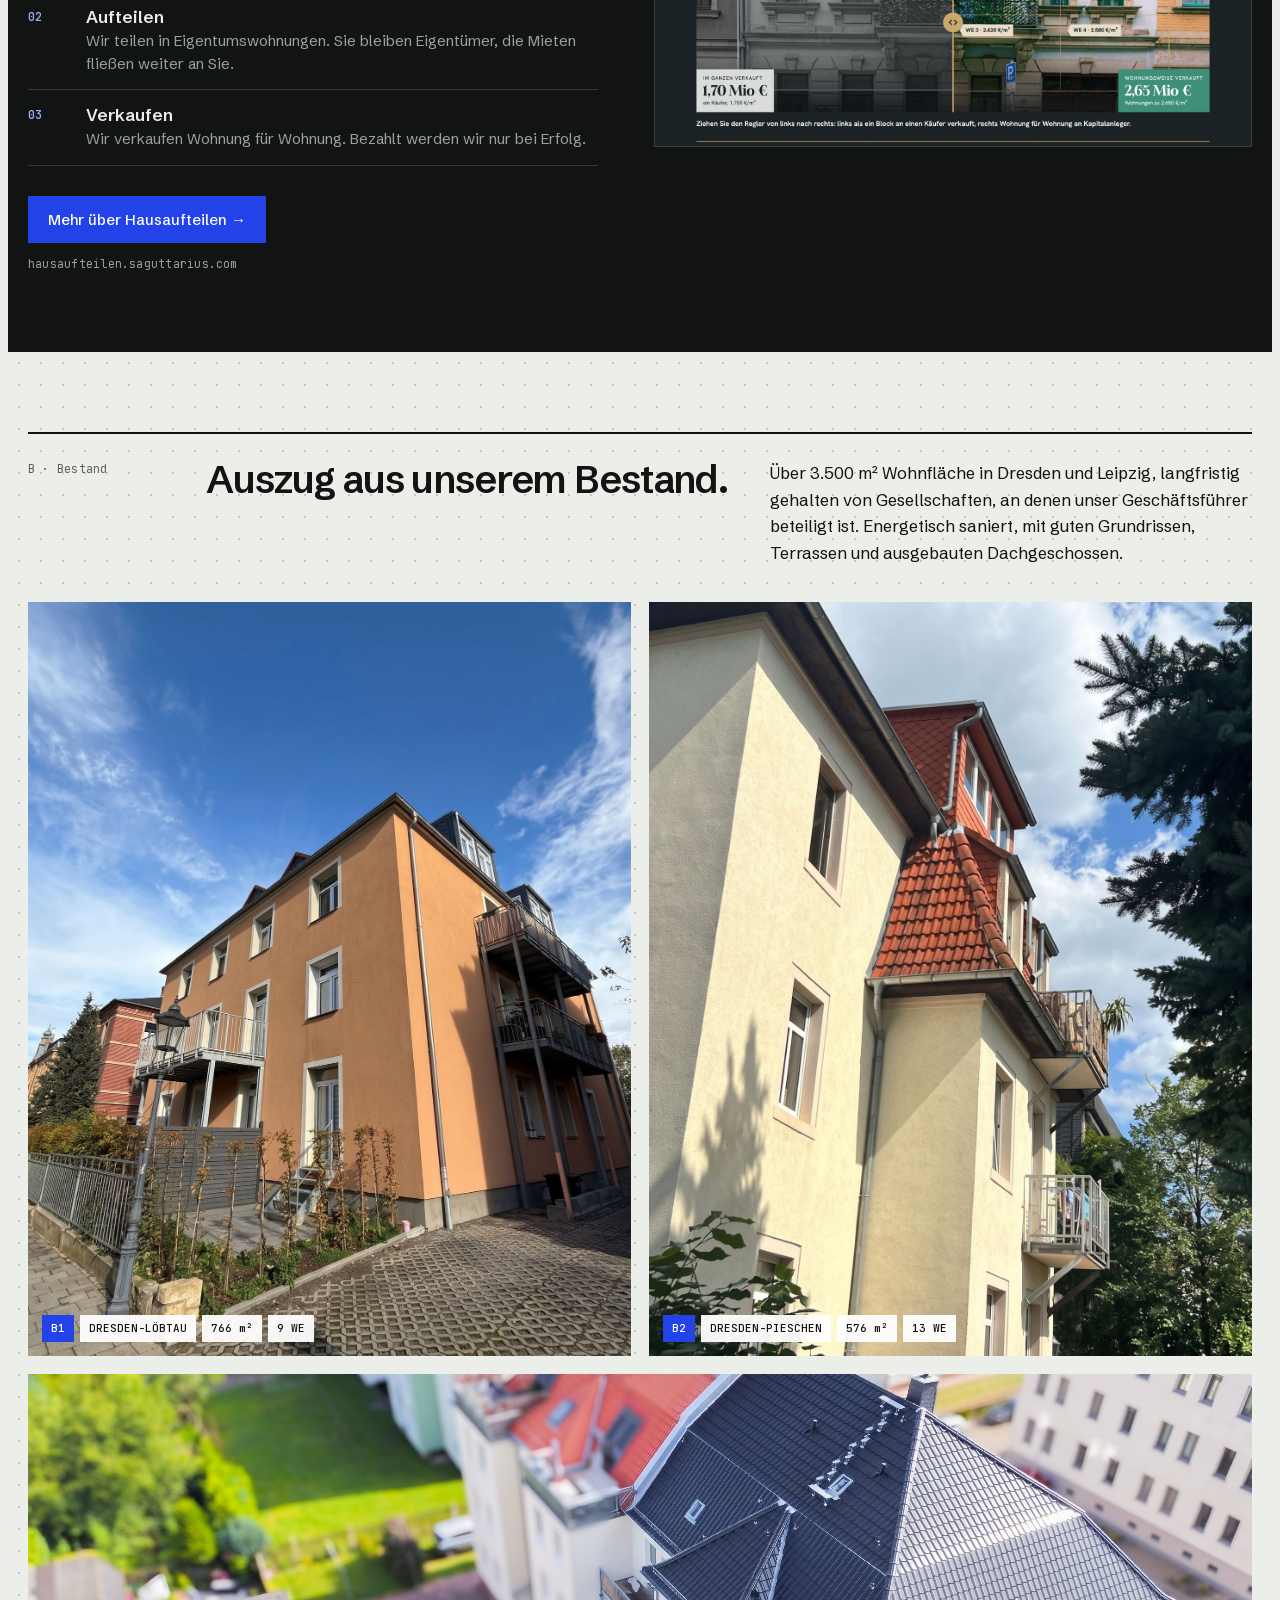
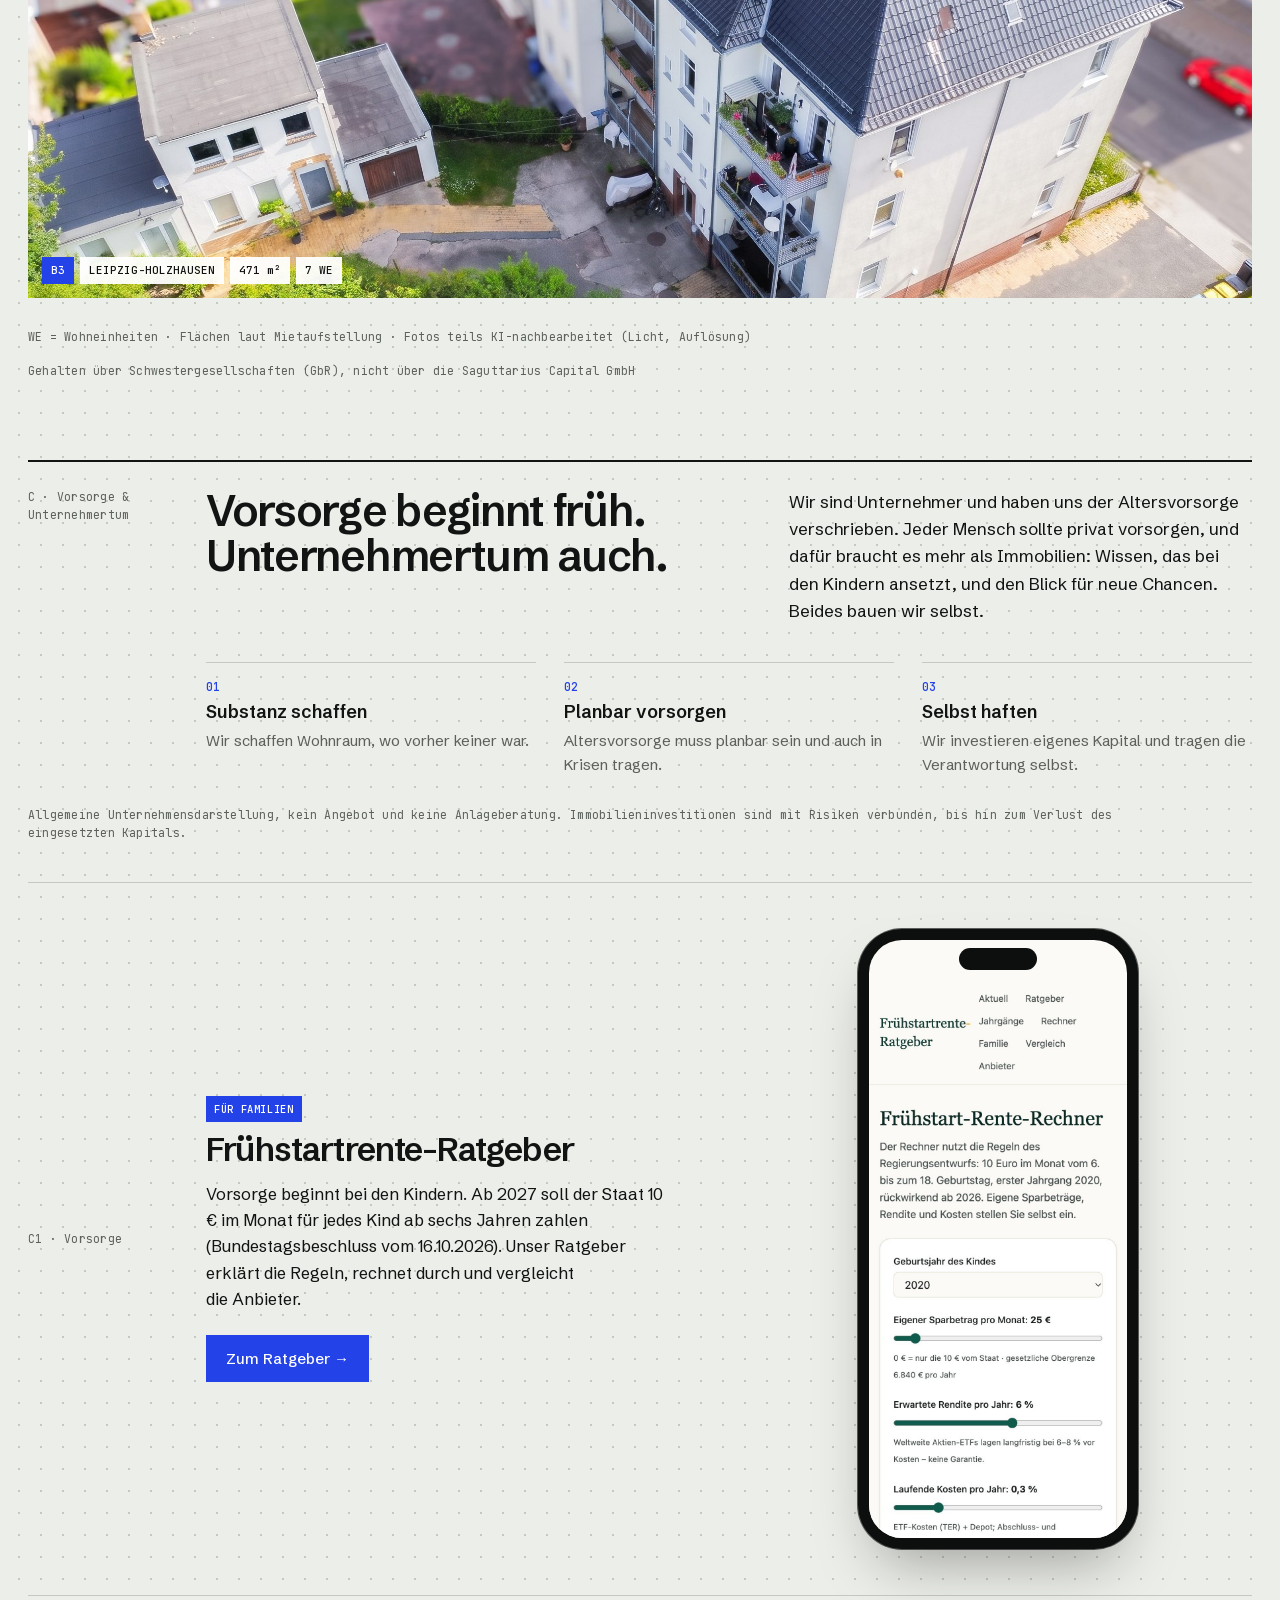
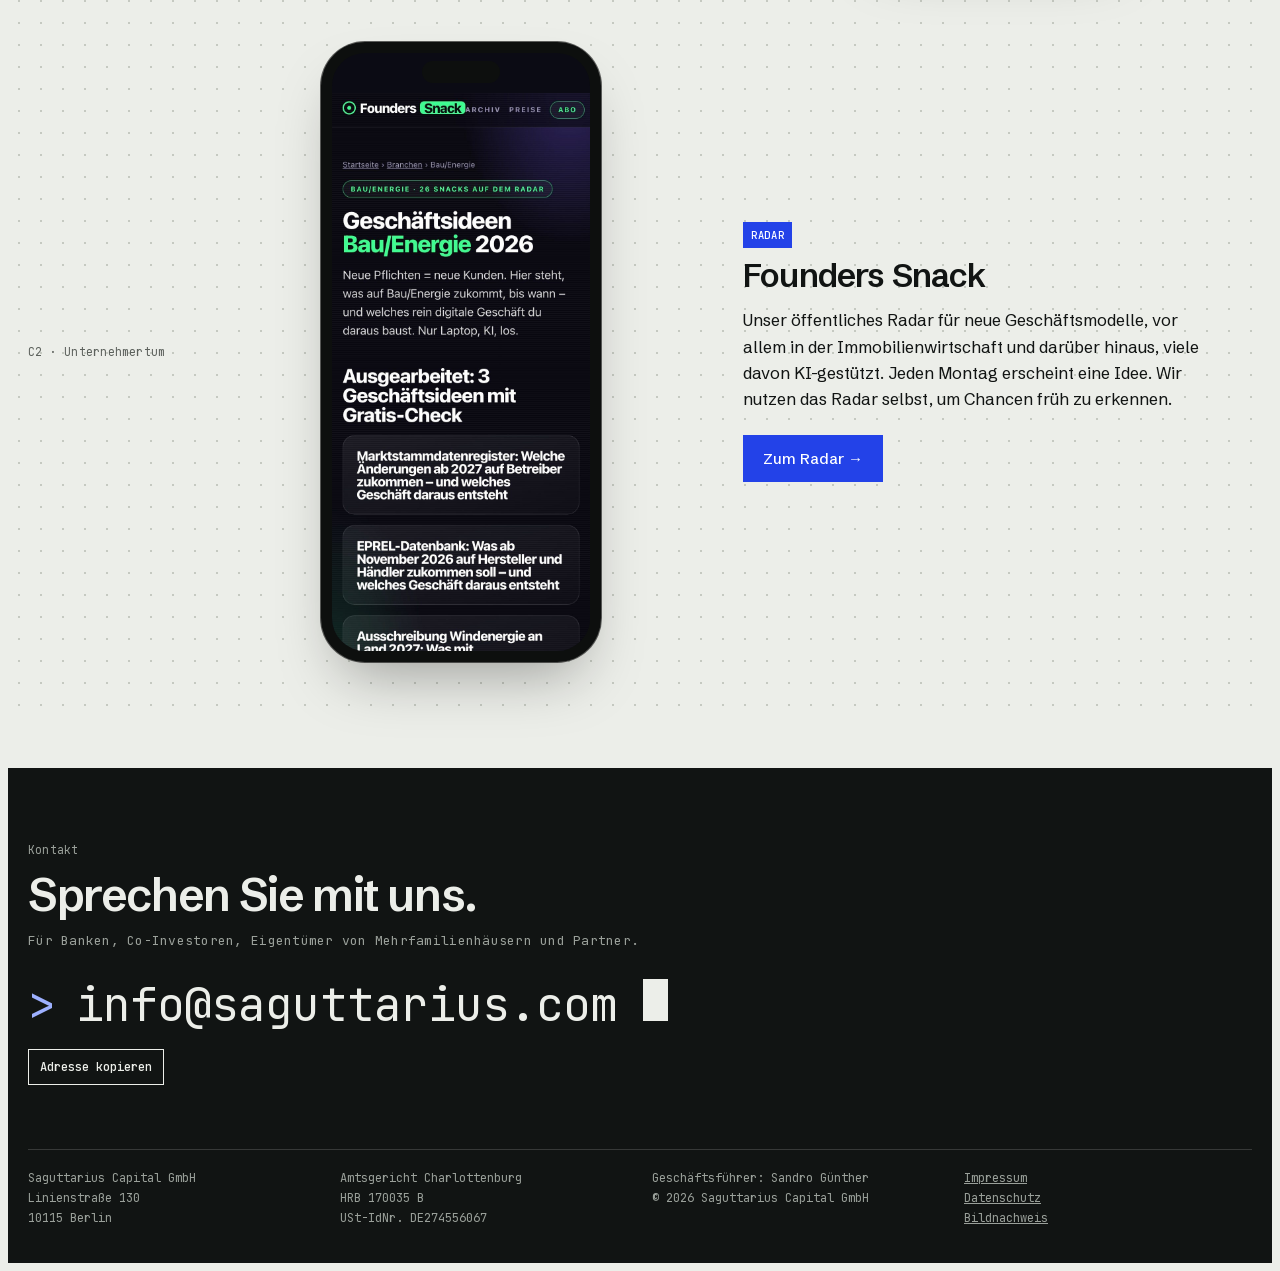
==== commit a4c7e000: "Update 2026-11-19" ====
--- a/index.html
+++ b/index.html
@@ -3,7 +3,7 @@
 <head>
 <meta charset="utf-8">
 <meta name="viewport" content="width=device-width,initial-scale=1,viewport-fit=cover">
-<meta name="description" content="Saguttarius Capital GmbH: inhabergeführte Immobilien-Beteiligungsholding aus Berlin. Wir entwickeln und halten Wohnimmobilien in Dresden und Leipzig.">
+<meta name="description" content="Saguttarius Capital GmbH: inhabergeführte Beteiligungsholding aus Berlin. Wir entwickeln und halten Wohnimmobilien in Dresden und Leipzig.">
 <meta name="robots" content="noindex">
 <link rel="canonical" href="https://saguttarius.com/">
 <link rel="icon" href="favicon.png">
@@ -238,8 +238,8 @@
 
 
 <header class="hero" id="hero">
-  <img src="img/dresden.jpg" alt="Dresden, Altstadt an der Elbe">
-  <div class="topwrap"><img class="top" src="img/leipzig.jpg" alt="Leipzig, Blick über die Stadt zum Völkerschlachtdenkmal"></div>
+  <img src="img/dresden.jpg?v=0abe21de" alt="Dresden, Altstadt an der Elbe">
+  <div class="topwrap"><img class="top" src="img/leipzig.jpg?v=09d3922c" alt="Leipzig, Blick über die Stadt zum Völkerschlachtdenkmal"></div>
   <div class="shade"></div>
   <span class="city l">DRESDEN<small>51.05° N · 13.74° E</small></span>
   <span class="city r">LEIPZIG<small>51.34° N · 12.37° E</small></span>
@@ -263,7 +263,7 @@
     <div>
       <span class="m">Wie wir arbeiten</span>
       <h2>Wir kaufen Häuser. <em>Und schaffen Wohnraum.</em></h2>
-      <p>Saguttarius Capital ist eine inhabergeführte Immobilien-Beteiligungsholding aus Berlin, gegründet 2010. Ein Gesellschafter, ein Geschäftsführer, kurze Wege.</p>
+      <p>Saguttarius Capital ist eine inhabergeführte Beteiligungsholding aus Berlin, gegründet 2010. Ein Gesellschafter, ein Geschäftsführer, kurze Wege.</p>
       <p>Wir kaufen Wohnhäuser in Dresden und Leipzig. Wir sanieren, bauen Dachgeschosse aus und schaffen Wohnraum, wo vorher keiner war. Oder wir teilen auf: in Eigentumswohnungen, mit denen Kapitalanleger privat für das Alter vorsorgen.</p>
     </div>
     <figure class="facade">
@@ -275,10 +275,10 @@
   <section class="w" id="portfolio">
     <div class="sh"><span class="m">A · Entwicklung</span><h2>Vier Häuser. Neu geordnet.</h2><p>Zwei Projekte haben wir abgeschlossen und Wohnung für Wohnung verkauft, zwei weitere entwickeln wir gerade. Über die Saguttarius Capital GmbH und die IM Properties GmbH.</p></div>
     <div class="devs">
-      <article class="dv"><div class="ph"><img src="img/a1.jpg" alt="Gründerzeithaus in Dresden" style="object-position:center 40%"><div class="box" style="left:20%;top:16%;width:58%;height:60%"><span>A1 · DRESDEN</span></div></div><div class="row"><h3>Gründerzeithaus, Dresden</h3><span class="pill">Abgeschlossen</span></div><p class="m">Komplett saniert und wohnungsweise verkauft</p></article>
-      <article class="dv"><div class="ph"><img src="img/a2.jpg" alt="Mehrfamilienhaus in Dresden-Pieschen, Hofseite mit Balkonen" style="object-position:center 30%"><div class="box" style="left:14%;top:12%;width:72%;height:62%"><span>A2 · PIESCHEN</span></div></div><div class="row"><h3>Mehrfamilienhaus, Dresden-Pieschen</h3><span class="pill">Abgeschlossen</span></div><p class="m">Aufgeteilt und einzeln verkauft</p></article>
-      <article class="dv"><div class="ph"><img src="img/a3.jpg" alt="Wohnhaus in Dresden-Cotta" style="object-position:center 45%"><div class="box blue" style="left:12%;top:14%;width:74%;height:64%"><span>A3 · COTTA · IN ARBEIT</span></div></div><div class="row"><h3>Wohnhaus, Dresden-Cotta</h3><span class="pill on">Aktuell</span></div><p class="m">In Entwicklung und Aufteilung</p></article>
-      <article class="dv"><div class="ph"><img src="img/a4.jpg" alt="Gründerzeithaus in Dresden-Pieschen" style="object-position:center 42%"><div class="box blue" style="left:30%;top:16%;width:52%;height:58%"><span>A4 · PIESCHEN · IN ARBEIT</span></div></div><div class="row"><h3>Gründerzeithaus, Dresden-Pieschen</h3><span class="pill on">Aktuell</span></div><p class="m">Sanierung läuft, Aufteilung vorbereitet</p></article>
+      <article class="dv"><div class="ph"><img src="img/a1.jpg?v=9d8df099" alt="Gründerzeithaus in Dresden" style="object-position:center 40%"><div class="box" style="left:20%;top:16%;width:58%;height:60%"><span>A1 · DRESDEN</span></div></div><div class="row"><h3>Gründerzeithaus, Dresden</h3><span class="pill">Abgeschlossen</span></div><p class="m">Komplett saniert und wohnungsweise verkauft</p></article>
+      <article class="dv"><div class="ph"><img src="img/a2.jpg?v=118425c4" alt="Mehrfamilienhaus in Dresden-Pieschen, Hofseite mit Balkonen" style="object-position:center 30%"><div class="box" style="left:14%;top:12%;width:72%;height:62%"><span>A2 · PIESCHEN</span></div></div><div class="row"><h3>Mehrfamilienhaus, Dresden-Pieschen</h3><span class="pill">Abgeschlossen</span></div><p class="m">Aufgeteilt und einzeln verkauft</p></article>
+      <article class="dv"><div class="ph"><img src="img/a3.jpg?v=e679544c" alt="Wohnhaus in Dresden-Cotta" style="object-position:center 45%"><div class="box blue" style="left:12%;top:14%;width:74%;height:64%"><span>A3 · COTTA · IN ARBEIT</span></div></div><div class="row"><h3>Wohnhaus, Dresden-Cotta</h3><span class="pill on">Aktuell</span></div><p class="m">In Entwicklung und Aufteilung</p></article>
+      <article class="dv"><div class="ph"><img src="img/a4.jpg?v=6e793693" alt="Gründerzeithaus in Dresden-Pieschen" style="object-position:center 42%"><div class="box blue" style="left:30%;top:16%;width:52%;height:58%"><span>A4 · PIESCHEN · IN ARBEIT</span></div></div><div class="row"><h3>Gründerzeithaus, Dresden-Pieschen</h3><span class="pill on">Aktuell</span></div><p class="m">Sanierung läuft, Aufteilung vorbereitet</p></article>
     </div>
   </section>
 </main>
@@ -296,16 +296,16 @@
     <a class="btn" href="https://wohnungsweise.onrender.com" target="_blank" rel="noopener">Mehr über Hausaufteilen →</a>
     <span class="m url">hausaufteilen.saguttarius.com</span>
   </div>
-  <div class="browser"><div class="bar"><i></i><i></i><i></i><span>hausaufteilen.saguttarius.com</span></div><img src="img/hausaufteilen.jpg" alt="Startseite Hausaufteilen"></div>
+  <div class="browser"><div class="bar"><i></i><i></i><i></i><span>hausaufteilen.saguttarius.com</span></div><img src="img/hausaufteilen.jpg?v=3a7c9c62" alt="Startseite Hausaufteilen"></div>
 </div></section>
 
 <div class="grid-bg">
   <section class="w" style="padding-top:80px">
     <div class="sh"><span class="m">B · Bestand</span><h2>Auszug aus unserem Bestand.</h2><p>Über 3.500 m² Wohnfläche in Dresden und Leipzig, langfristig gehalten von Gesellschaften, an denen unser Geschäftsführer beteiligt ist. Energetisch saniert, mit guten Grundrissen, Terrassen und ausgebauten Dachgeschossen.</p></div>
     <div class="stock">
-      <figure class="st"><div class="ph"><img src="img/b1.jpg" alt="Mehrfamilienhaus in Dresden-Löbtau mit Balkonen" loading="lazy" style="object-position:center 60%"><div class="spec"><span class="k">B1</span><span>DRESDEN-LÖBTAU</span><span>766 m²</span><span>9 WE</span></div></div></figure>
-      <figure class="st"><div class="ph"><img src="img/b2.jpg" alt="Mehrfamilienhaus in Dresden-Pieschen mit ausgebautem Dachgeschoss" loading="lazy" style="object-position:center 40%"><div class="spec"><span class="k">B2</span><span>DRESDEN-PIESCHEN</span><span>576 m²</span><span>13 WE</span></div></div></figure>
-      <figure class="st"><div class="ph"><img src="img/b3d.jpg" alt="Mehrfamilienhaus in Leipzig-Holzhausen aus der Luft" loading="lazy" style="object-position:center 40%"><div class="spec"><span class="k">B3</span><span>LEIPZIG-HOLZHAUSEN</span><span>471 m²</span><span>7 WE</span></div></div></figure>
+      <figure class="st"><div class="ph"><img src="img/b1.jpg?v=b0dbc90a" alt="Mehrfamilienhaus in Dresden-Löbtau mit Balkonen" loading="lazy" style="object-position:center 60%"><div class="spec"><span class="k">B1</span><span>DRESDEN-LÖBTAU</span><span>766 m²</span><span>9 WE</span></div></div></figure>
+      <figure class="st"><div class="ph"><img src="img/b2.jpg?v=772bb4b5" alt="Mehrfamilienhaus in Dresden-Pieschen mit ausgebautem Dachgeschoss" loading="lazy" style="object-position:center 40%"><div class="spec"><span class="k">B2</span><span>DRESDEN-PIESCHEN</span><span>576 m²</span><span>13 WE</span></div></div></figure>
+      <figure class="st"><div class="ph"><img src="img/b3d.jpg?v=c132589f" alt="Mehrfamilienhaus in Leipzig-Holzhausen aus der Luft" loading="lazy" style="object-position:center 40%"><div class="spec"><span class="k">B3</span><span>LEIPZIG-HOLZHAUSEN</span><span>471 m²</span><span>7 WE</span></div></div></figure>
     </div>
     <div class="stock-note"><span class="m">WE = Wohneinheiten · Flächen laut Mietaufstellung · Fotos teils KI-nachbearbeitet (Licht, Auflösung)</span><span class="m">Gehalten über Schwestergesellschaften (GbR), nicht über die Saguttarius Capital GmbH</span></div>
   </section>
@@ -322,11 +322,11 @@
     <div class="proj">
       <span class="m">C1 · Vorsorge</span>
       <div class="txt"><span class="tag2">Für Familien</span><h3>Frühstartrente-Ratgeber</h3><p>Vorsorge beginnt bei den Kindern. Ab 2027 soll der Staat 10 € im Monat für jedes Kind ab sechs Jahren zahlen (Bundestagsbeschluss vom 16.10.2026). Unser Ratgeber erklärt die Regeln, rechnet durch und vergleicht die Anbieter.</p><a class="btn" href="https://kinderdepot-ratgeber.de" target="_blank" rel="noopener">Zum Ratgeber →</a></div>
-      <div class="media"><div class="phone"><div class="scr"><img src="img/m_kinderdepot.jpg" alt="Frühstart-Rente-Rechner des Ratgebers auf dem Smartphone" loading="lazy"></div></div></div>
+      <div class="media"><div class="phone"><div class="scr"><img src="img/m_kinderdepot.jpg?v=65090b98" alt="Frühstart-Rente-Rechner des Ratgebers auf dem Smartphone" loading="lazy"></div></div></div>
     </div>
     <div class="proj rev" style="margin-bottom:60px">
       <span class="m">C2 · Unternehmertum</span>
-      <div class="media"><div class="phone"><div class="scr dark"><img src="img/m_founderssnack.jpg" alt="Founders Snack: Geschäftsideen Bau und Energie auf dem Smartphone" loading="lazy"></div></div></div>
+      <div class="media"><div class="phone"><div class="scr dark"><img src="img/m_founderssnack.jpg?v=b44fcfee" alt="Founders Snack: Geschäftsideen Bau und Energie auf dem Smartphone" loading="lazy"></div></div></div>
       <div class="txt"><span class="tag2">Radar</span><h3>Founders Snack</h3><p>Unser öffentliches Radar für neue Geschäftsmodelle, vor allem in der Immobilienwirtschaft und darüber hinaus, viele davon KI-gestützt. Jeden Montag erscheint eine Idee. Wir nutzen das Radar selbst, um Chancen früh zu erkennen.</p><a class="btn" href="https://founderssnack.de/branche/bau-energie" target="_blank" rel="noopener">Zum Radar →</a></div>
     </div>
   </section>
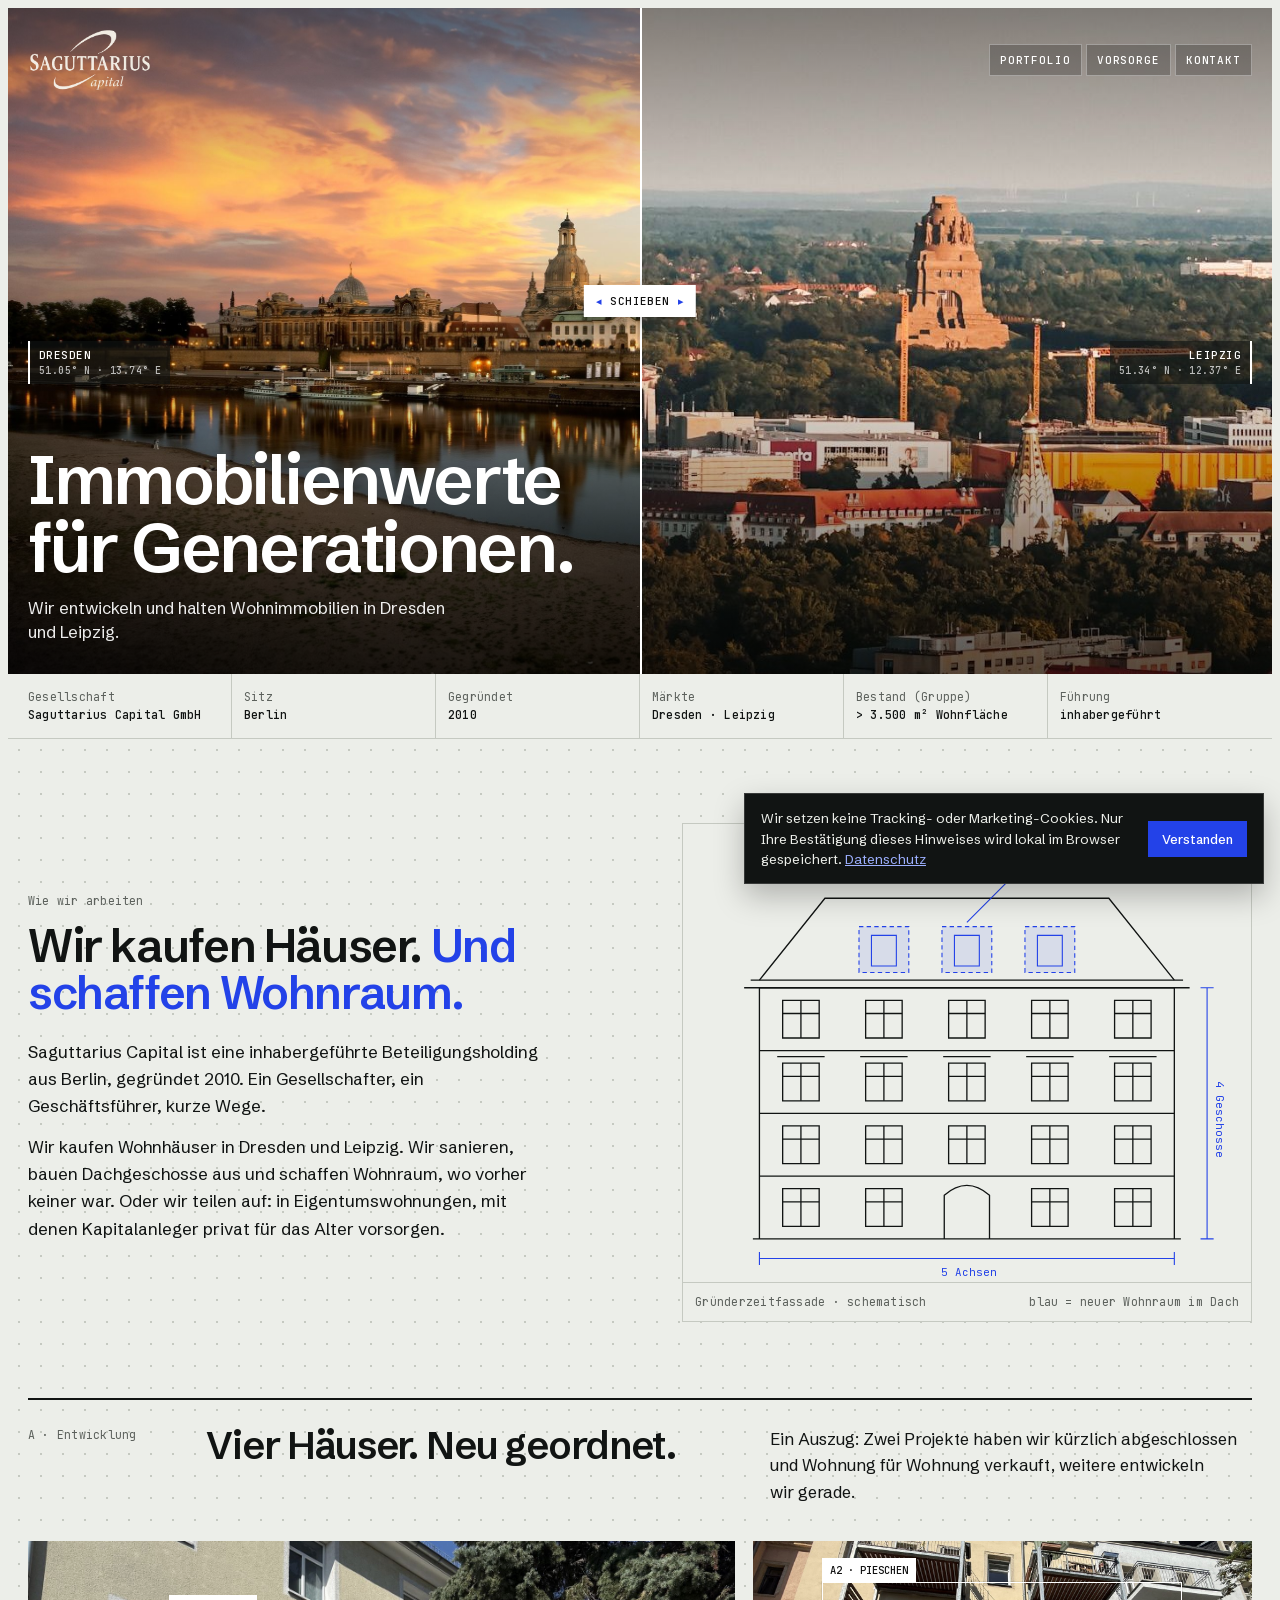
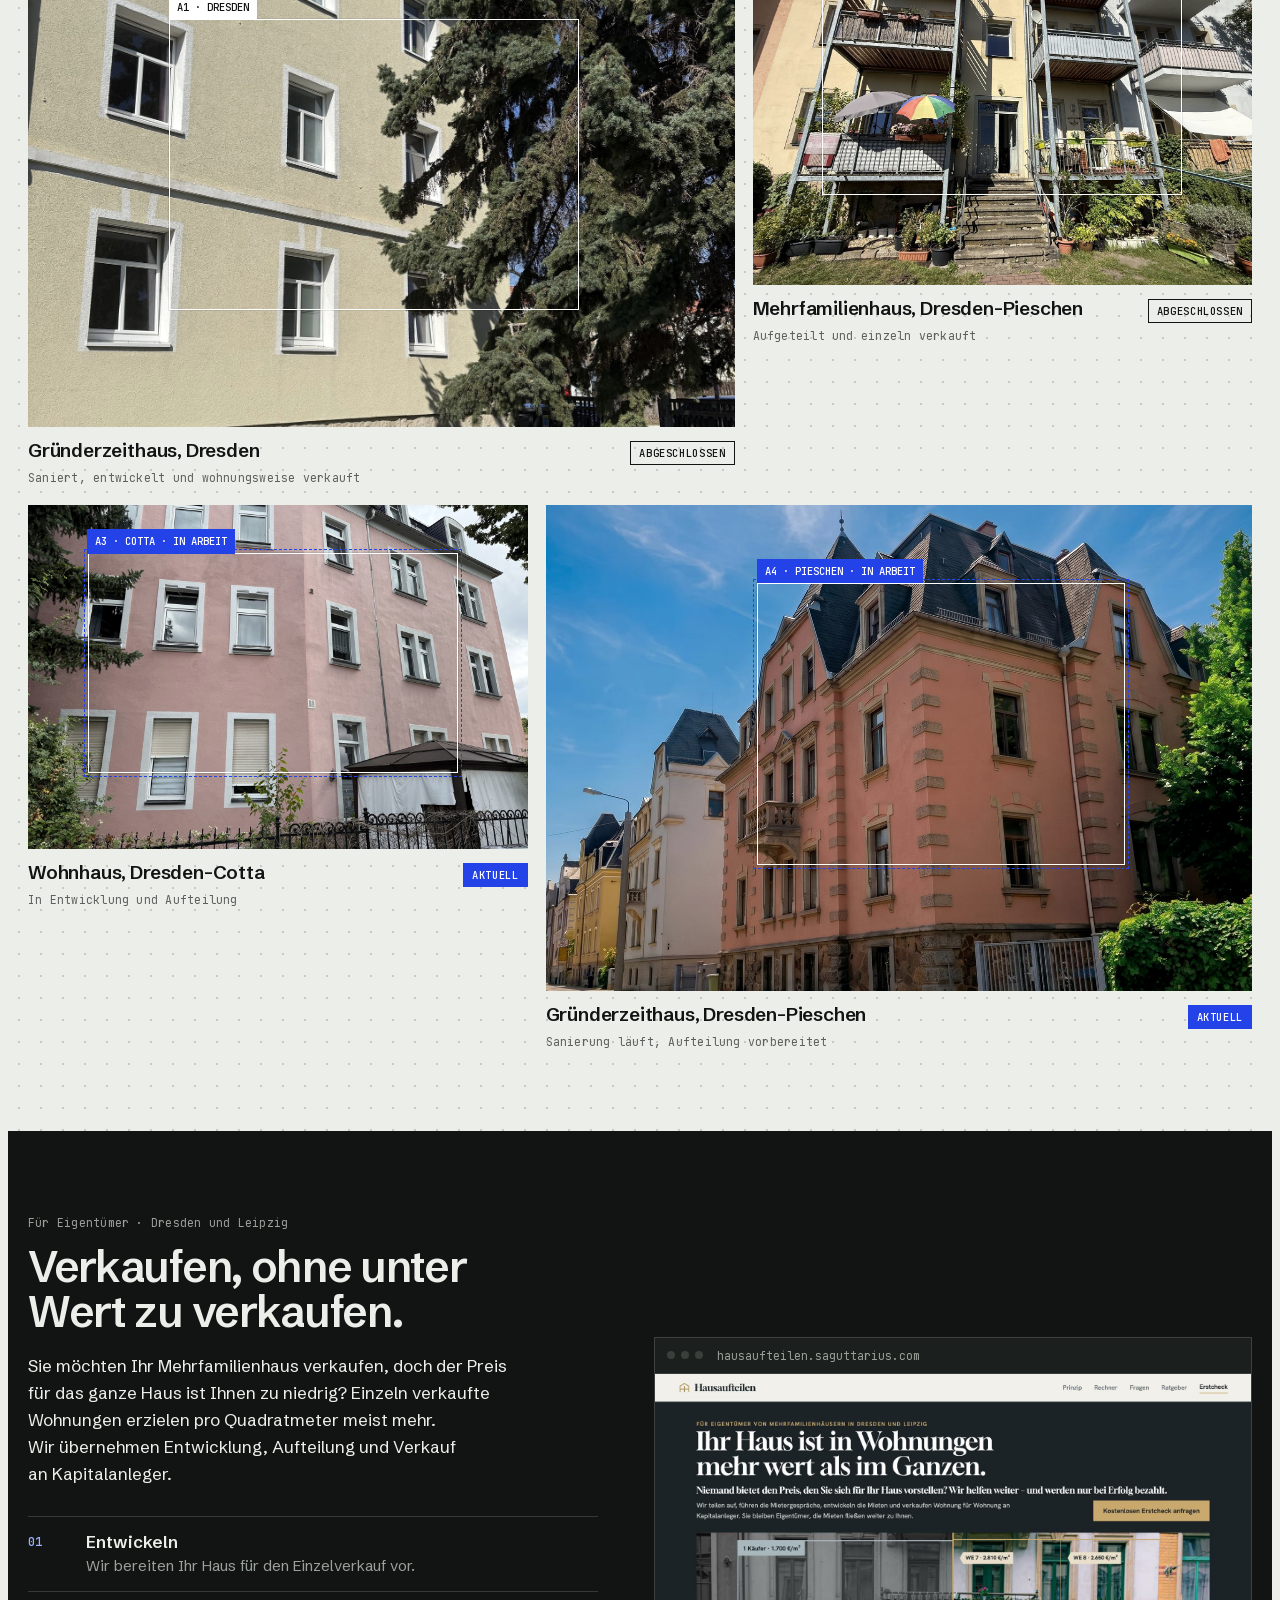
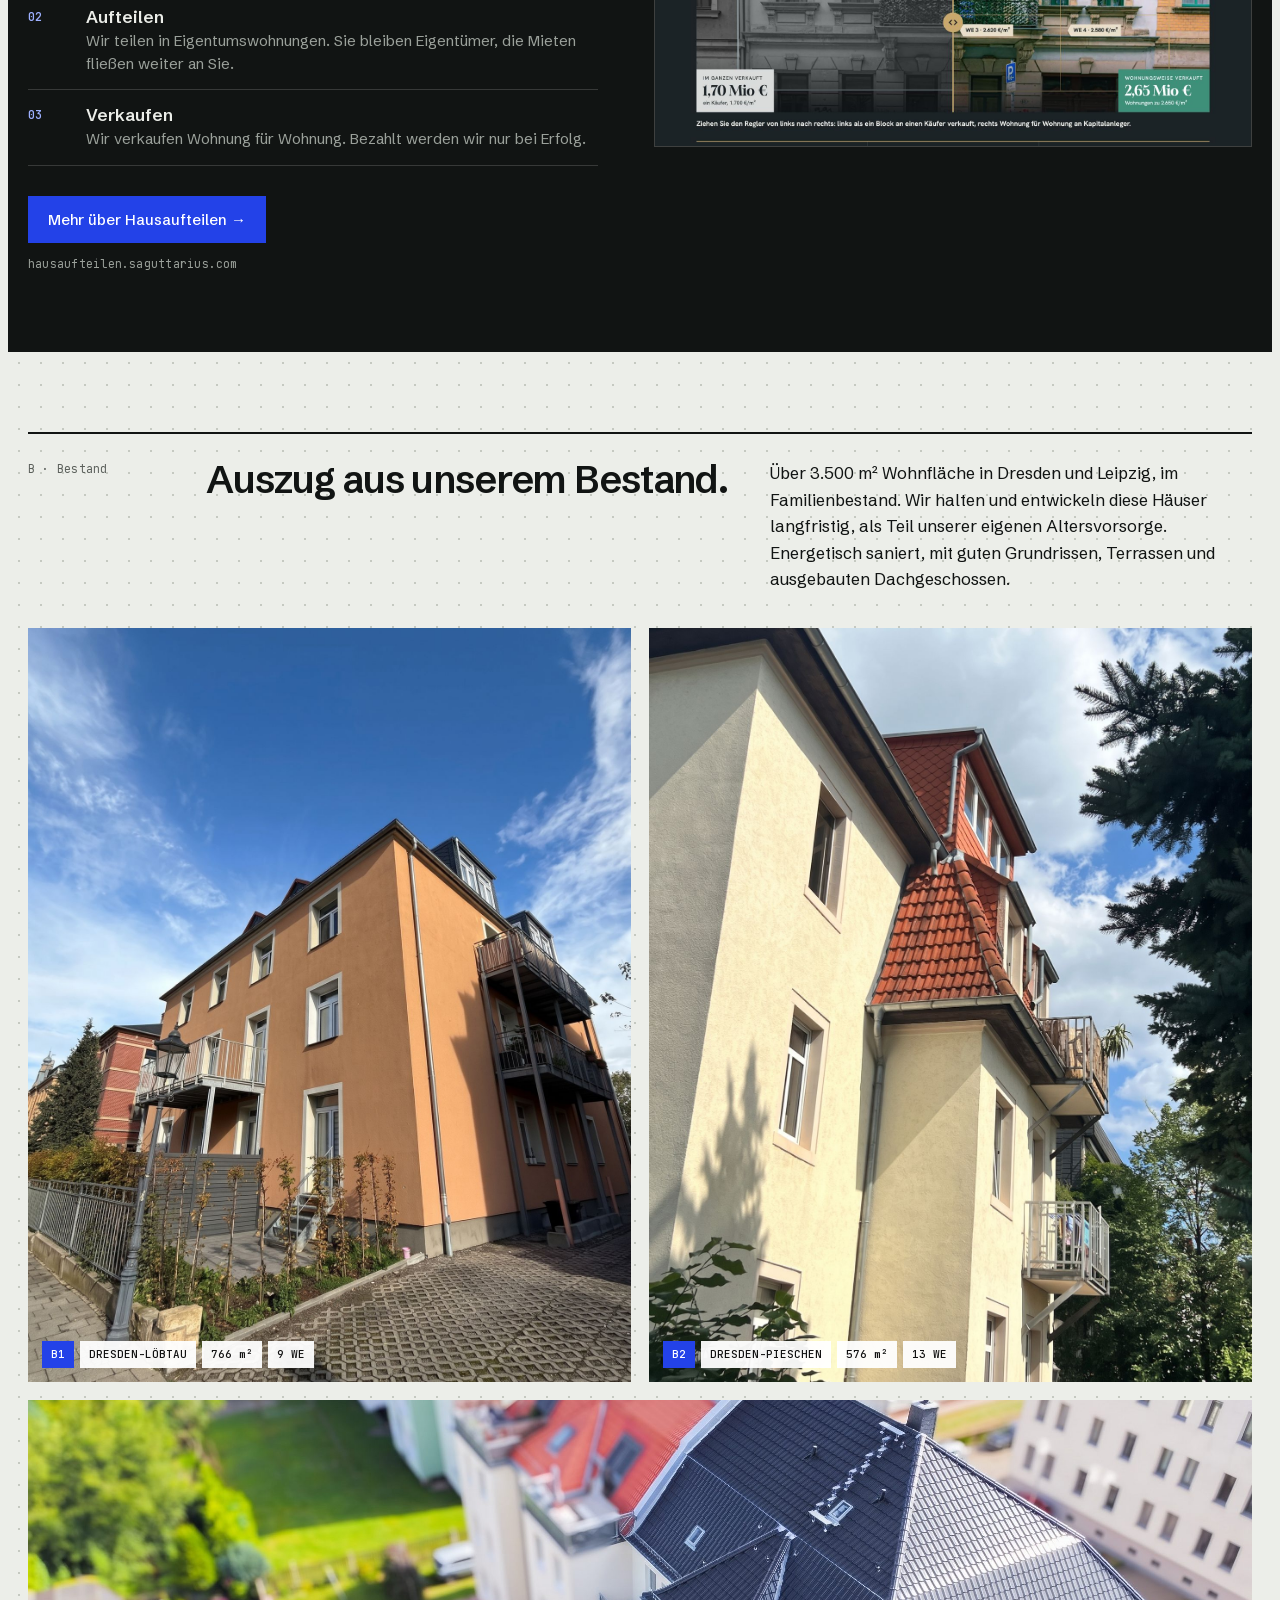
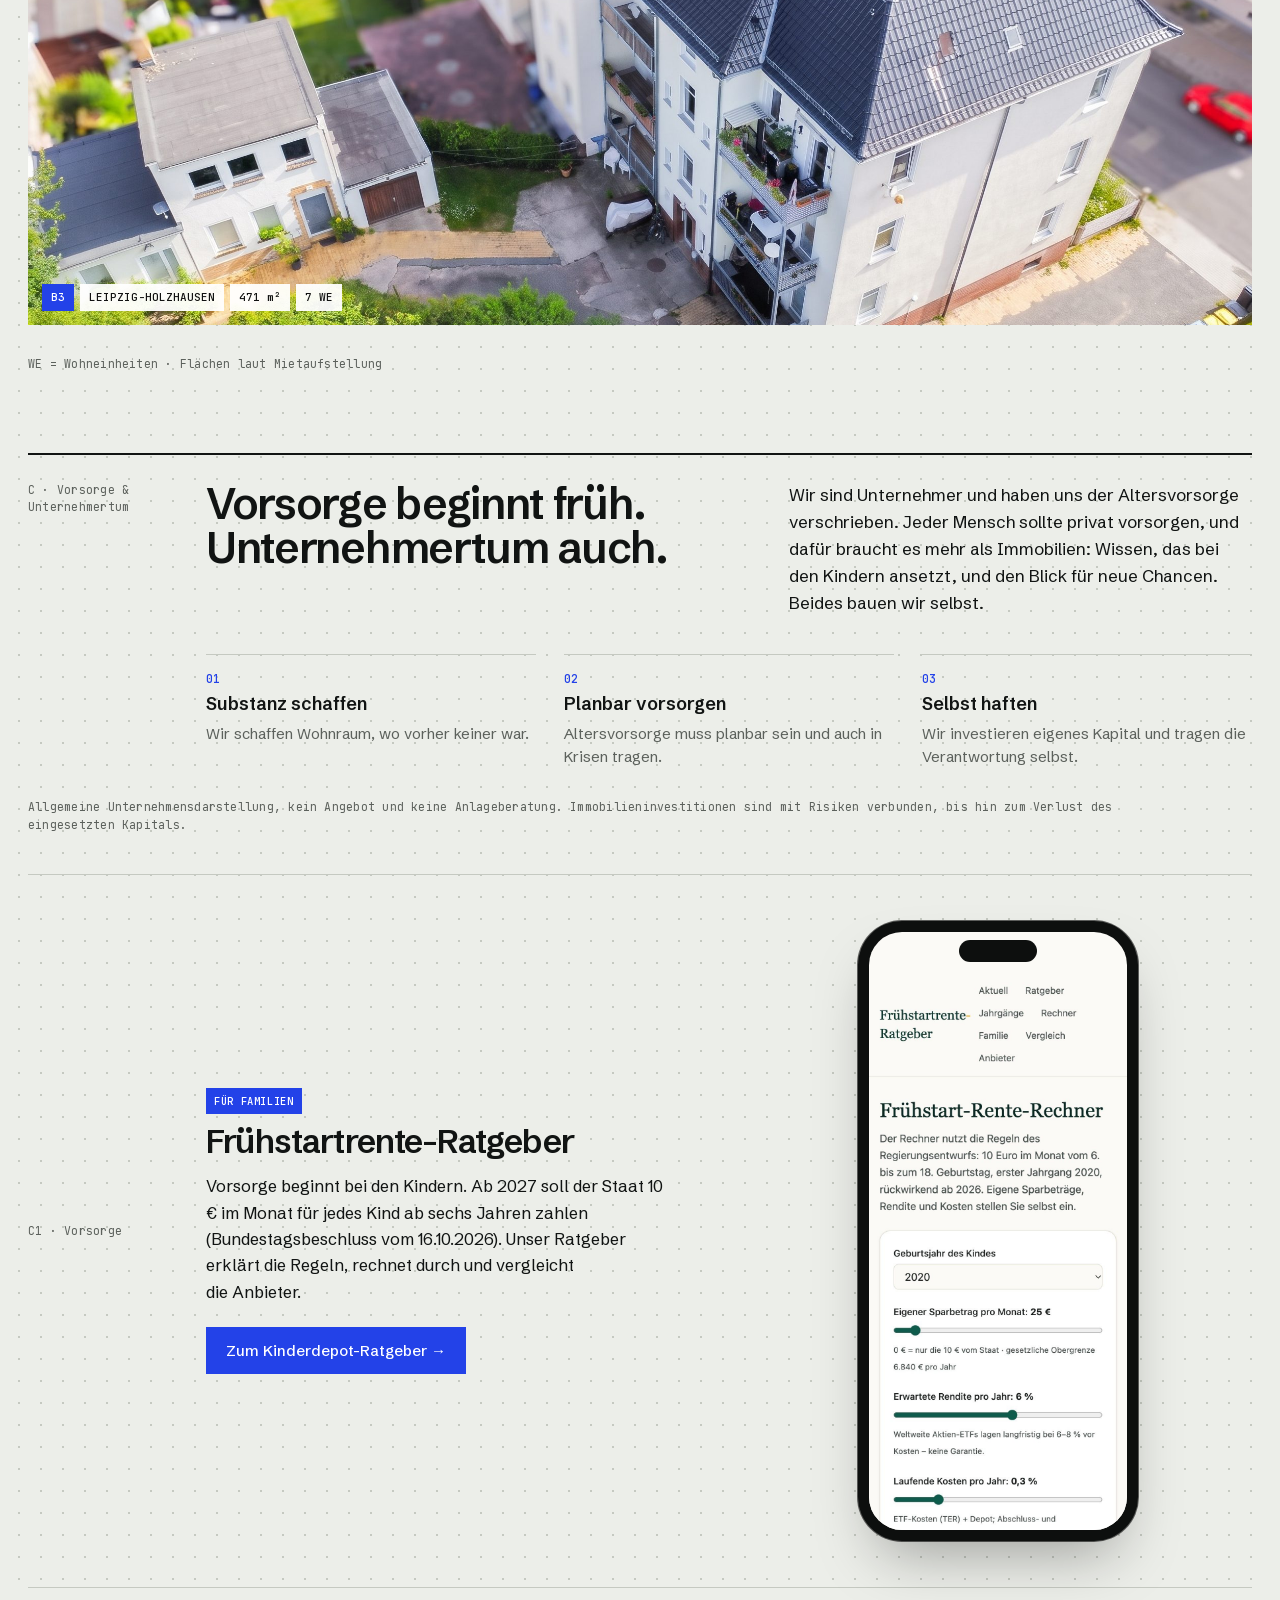
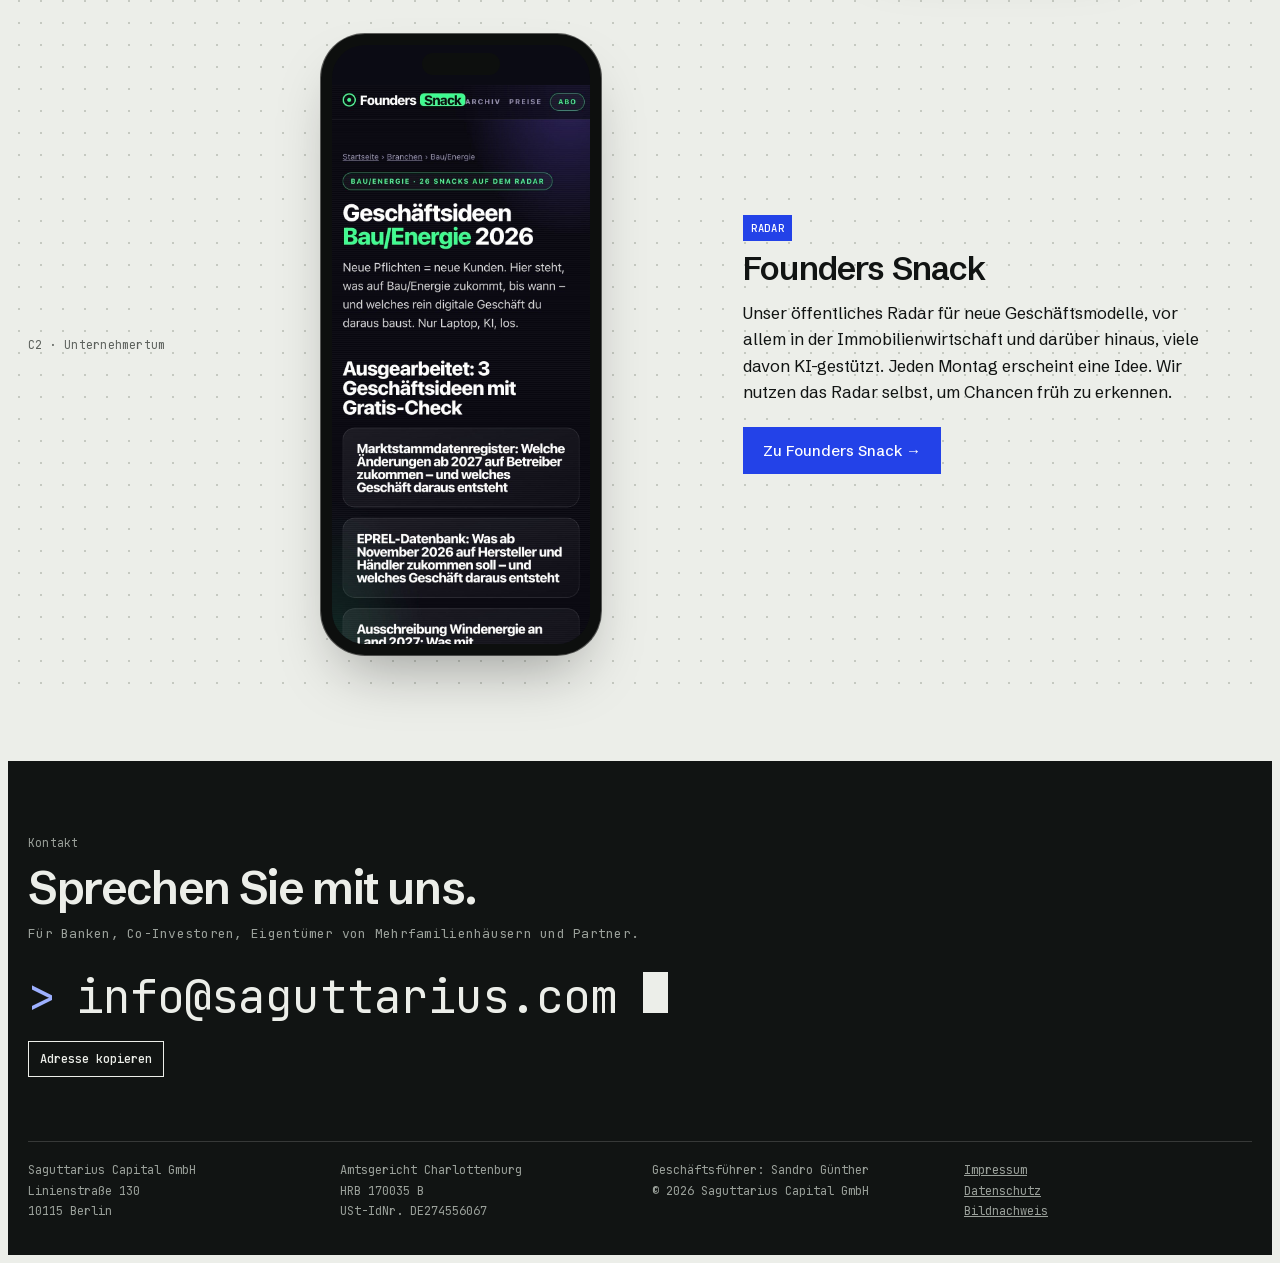
==== commit 3cbf78fc: "Update 2026-11-19" ====
--- a/index.html
+++ b/index.html
@@ -273,9 +273,9 @@
   </section>
 
   <section class="w" id="portfolio">
-    <div class="sh"><span class="m">A · Entwicklung</span><h2>Vier Häuser. Neu geordnet.</h2><p>Zwei Projekte haben wir abgeschlossen und Wohnung für Wohnung verkauft, zwei weitere entwickeln wir gerade. Über die Saguttarius Capital GmbH und die IM Properties GmbH.</p></div>
+    <div class="sh"><span class="m">A · Entwicklung</span><h2>Vier Häuser. Neu geordnet.</h2><p>Ein Auszug: Zwei Projekte haben wir kürzlich abgeschlossen und Wohnung für Wohnung verkauft, weitere entwickeln wir gerade.</p></div>
     <div class="devs">
-      <article class="dv"><div class="ph"><img src="img/a1.jpg?v=9d8df099" alt="Gründerzeithaus in Dresden" style="object-position:center 40%"><div class="box" style="left:20%;top:16%;width:58%;height:60%"><span>A1 · DRESDEN</span></div></div><div class="row"><h3>Gründerzeithaus, Dresden</h3><span class="pill">Abgeschlossen</span></div><p class="m">Komplett saniert und wohnungsweise verkauft</p></article>
+      <article class="dv"><div class="ph"><img src="img/a1.jpg?v=9d8df099" alt="Gründerzeithaus in Dresden" style="object-position:center 40%"><div class="box" style="left:20%;top:16%;width:58%;height:60%"><span>A1 · DRESDEN</span></div></div><div class="row"><h3>Gründerzeithaus, Dresden</h3><span class="pill">Abgeschlossen</span></div><p class="m">Saniert, entwickelt und wohnungsweise verkauft</p></article>
       <article class="dv"><div class="ph"><img src="img/a2.jpg?v=118425c4" alt="Mehrfamilienhaus in Dresden-Pieschen, Hofseite mit Balkonen" style="object-position:center 30%"><div class="box" style="left:14%;top:12%;width:72%;height:62%"><span>A2 · PIESCHEN</span></div></div><div class="row"><h3>Mehrfamilienhaus, Dresden-Pieschen</h3><span class="pill">Abgeschlossen</span></div><p class="m">Aufgeteilt und einzeln verkauft</p></article>
       <article class="dv"><div class="ph"><img src="img/a3.jpg?v=e679544c" alt="Wohnhaus in Dresden-Cotta" style="object-position:center 45%"><div class="box blue" style="left:12%;top:14%;width:74%;height:64%"><span>A3 · COTTA · IN ARBEIT</span></div></div><div class="row"><h3>Wohnhaus, Dresden-Cotta</h3><span class="pill on">Aktuell</span></div><p class="m">In Entwicklung und Aufteilung</p></article>
       <article class="dv"><div class="ph"><img src="img/a4.jpg?v=6e793693" alt="Gründerzeithaus in Dresden-Pieschen" style="object-position:center 42%"><div class="box blue" style="left:30%;top:16%;width:52%;height:58%"><span>A4 · PIESCHEN · IN ARBEIT</span></div></div><div class="row"><h3>Gründerzeithaus, Dresden-Pieschen</h3><span class="pill on">Aktuell</span></div><p class="m">Sanierung läuft, Aufteilung vorbereitet</p></article>
@@ -293,7 +293,7 @@
       <li><b>02</b><div><strong>Aufteilen</strong><span>Wir teilen in Eigentumswohnungen. Sie bleiben Eigentümer, die Mieten fließen weiter an Sie.</span></div></li>
       <li><b>03</b><div><strong>Verkaufen</strong><span>Wir verkaufen Wohnung für Wohnung. Bezahlt werden wir nur bei Erfolg.</span></div></li>
     </ol>
-    <a class="btn" href="https://wohnungsweise.onrender.com" target="_blank" rel="noopener">Mehr über Hausaufteilen →</a>
+    <a class="btn" href="https://hausaufteilen.saguttarius.com" target="_blank" rel="noopener">Mehr über Hausaufteilen →</a>
     <span class="m url">hausaufteilen.saguttarius.com</span>
   </div>
   <div class="browser"><div class="bar"><i></i><i></i><i></i><span>hausaufteilen.saguttarius.com</span></div><img src="img/hausaufteilen.jpg?v=3a7c9c62" alt="Startseite Hausaufteilen"></div>
@@ -301,13 +301,13 @@
 
 <div class="grid-bg">
   <section class="w" style="padding-top:80px">
-    <div class="sh"><span class="m">B · Bestand</span><h2>Auszug aus unserem Bestand.</h2><p>Über 3.500 m² Wohnfläche in Dresden und Leipzig, langfristig gehalten von Gesellschaften, an denen unser Geschäftsführer beteiligt ist. Energetisch saniert, mit guten Grundrissen, Terrassen und ausgebauten Dachgeschossen.</p></div>
+    <div class="sh"><span class="m">B · Bestand</span><h2>Auszug aus unserem Bestand.</h2><p>Über 3.500 m² Wohnfläche in Dresden und Leipzig, im Familienbestand. Wir halten und entwickeln diese Häuser langfristig, als Teil unserer eigenen Altersvorsorge. Energetisch saniert, mit guten Grundrissen, Terrassen und ausgebauten Dachgeschossen.</p></div>
     <div class="stock">
       <figure class="st"><div class="ph"><img src="img/b1.jpg?v=b0dbc90a" alt="Mehrfamilienhaus in Dresden-Löbtau mit Balkonen" loading="lazy" style="object-position:center 60%"><div class="spec"><span class="k">B1</span><span>DRESDEN-LÖBTAU</span><span>766 m²</span><span>9 WE</span></div></div></figure>
       <figure class="st"><div class="ph"><img src="img/b2.jpg?v=772bb4b5" alt="Mehrfamilienhaus in Dresden-Pieschen mit ausgebautem Dachgeschoss" loading="lazy" style="object-position:center 40%"><div class="spec"><span class="k">B2</span><span>DRESDEN-PIESCHEN</span><span>576 m²</span><span>13 WE</span></div></div></figure>
       <figure class="st"><div class="ph"><img src="img/b3d.jpg?v=c132589f" alt="Mehrfamilienhaus in Leipzig-Holzhausen aus der Luft" loading="lazy" style="object-position:center 40%"><div class="spec"><span class="k">B3</span><span>LEIPZIG-HOLZHAUSEN</span><span>471 m²</span><span>7 WE</span></div></div></figure>
     </div>
-    <div class="stock-note"><span class="m">WE = Wohneinheiten · Flächen laut Mietaufstellung · Fotos teils KI-nachbearbeitet (Licht, Auflösung)</span><span class="m">Gehalten über Schwestergesellschaften (GbR), nicht über die Saguttarius Capital GmbH</span></div>
+    <div class="stock-note"><span class="m">WE = Wohneinheiten · Flächen laut Mietaufstellung</span></div>
   </section>
 
   <section class="w" id="vorsorge">
@@ -321,13 +321,13 @@
     <p class="m disc">Allgemeine Unternehmensdarstellung, kein Angebot und keine Anlageberatung. Immobilieninvestitionen sind mit Risiken verbunden, bis hin zum Verlust des eingesetzten Kapitals.</p>
     <div class="proj">
       <span class="m">C1 · Vorsorge</span>
-      <div class="txt"><span class="tag2">Für Familien</span><h3>Frühstartrente-Ratgeber</h3><p>Vorsorge beginnt bei den Kindern. Ab 2027 soll der Staat 10 € im Monat für jedes Kind ab sechs Jahren zahlen (Bundestagsbeschluss vom 16.10.2026). Unser Ratgeber erklärt die Regeln, rechnet durch und vergleicht die Anbieter.</p><a class="btn" href="https://kinderdepot-ratgeber.de" target="_blank" rel="noopener">Zum Ratgeber →</a></div>
+      <div class="txt"><span class="tag2">Für Familien</span><h3>Frühstartrente-Ratgeber</h3><p>Vorsorge beginnt bei den Kindern. Ab 2027 soll der Staat 10 € im Monat für jedes Kind ab sechs Jahren zahlen (Bundestagsbeschluss vom 16.10.2026). Unser Ratgeber erklärt die Regeln, rechnet durch und vergleicht die Anbieter.</p><a class="btn" href="https://kinderdepot-ratgeber.de" target="_blank" rel="noopener">Zum Kinderdepot-Ratgeber →</a></div>
       <div class="media"><div class="phone"><div class="scr"><img src="img/m_kinderdepot.jpg?v=65090b98" alt="Frühstart-Rente-Rechner des Ratgebers auf dem Smartphone" loading="lazy"></div></div></div>
     </div>
     <div class="proj rev" style="margin-bottom:60px">
       <span class="m">C2 · Unternehmertum</span>
       <div class="media"><div class="phone"><div class="scr dark"><img src="img/m_founderssnack.jpg?v=b44fcfee" alt="Founders Snack: Geschäftsideen Bau und Energie auf dem Smartphone" loading="lazy"></div></div></div>
-      <div class="txt"><span class="tag2">Radar</span><h3>Founders Snack</h3><p>Unser öffentliches Radar für neue Geschäftsmodelle, vor allem in der Immobilienwirtschaft und darüber hinaus, viele davon KI-gestützt. Jeden Montag erscheint eine Idee. Wir nutzen das Radar selbst, um Chancen früh zu erkennen.</p><a class="btn" href="https://founderssnack.de/branche/bau-energie" target="_blank" rel="noopener">Zum Radar →</a></div>
+      <div class="txt"><span class="tag2">Radar</span><h3>Founders Snack</h3><p>Unser öffentliches Radar für neue Geschäftsmodelle, vor allem in der Immobilienwirtschaft und darüber hinaus, viele davon KI-gestützt. Jeden Montag erscheint eine Idee. Wir nutzen das Radar selbst, um Chancen früh zu erkennen.</p><a class="btn" href="https://founderssnack.de/branche/bau-energie" target="_blank" rel="noopener">Zu Founders Snack →</a></div>
     </div>
   </section>
 </div>
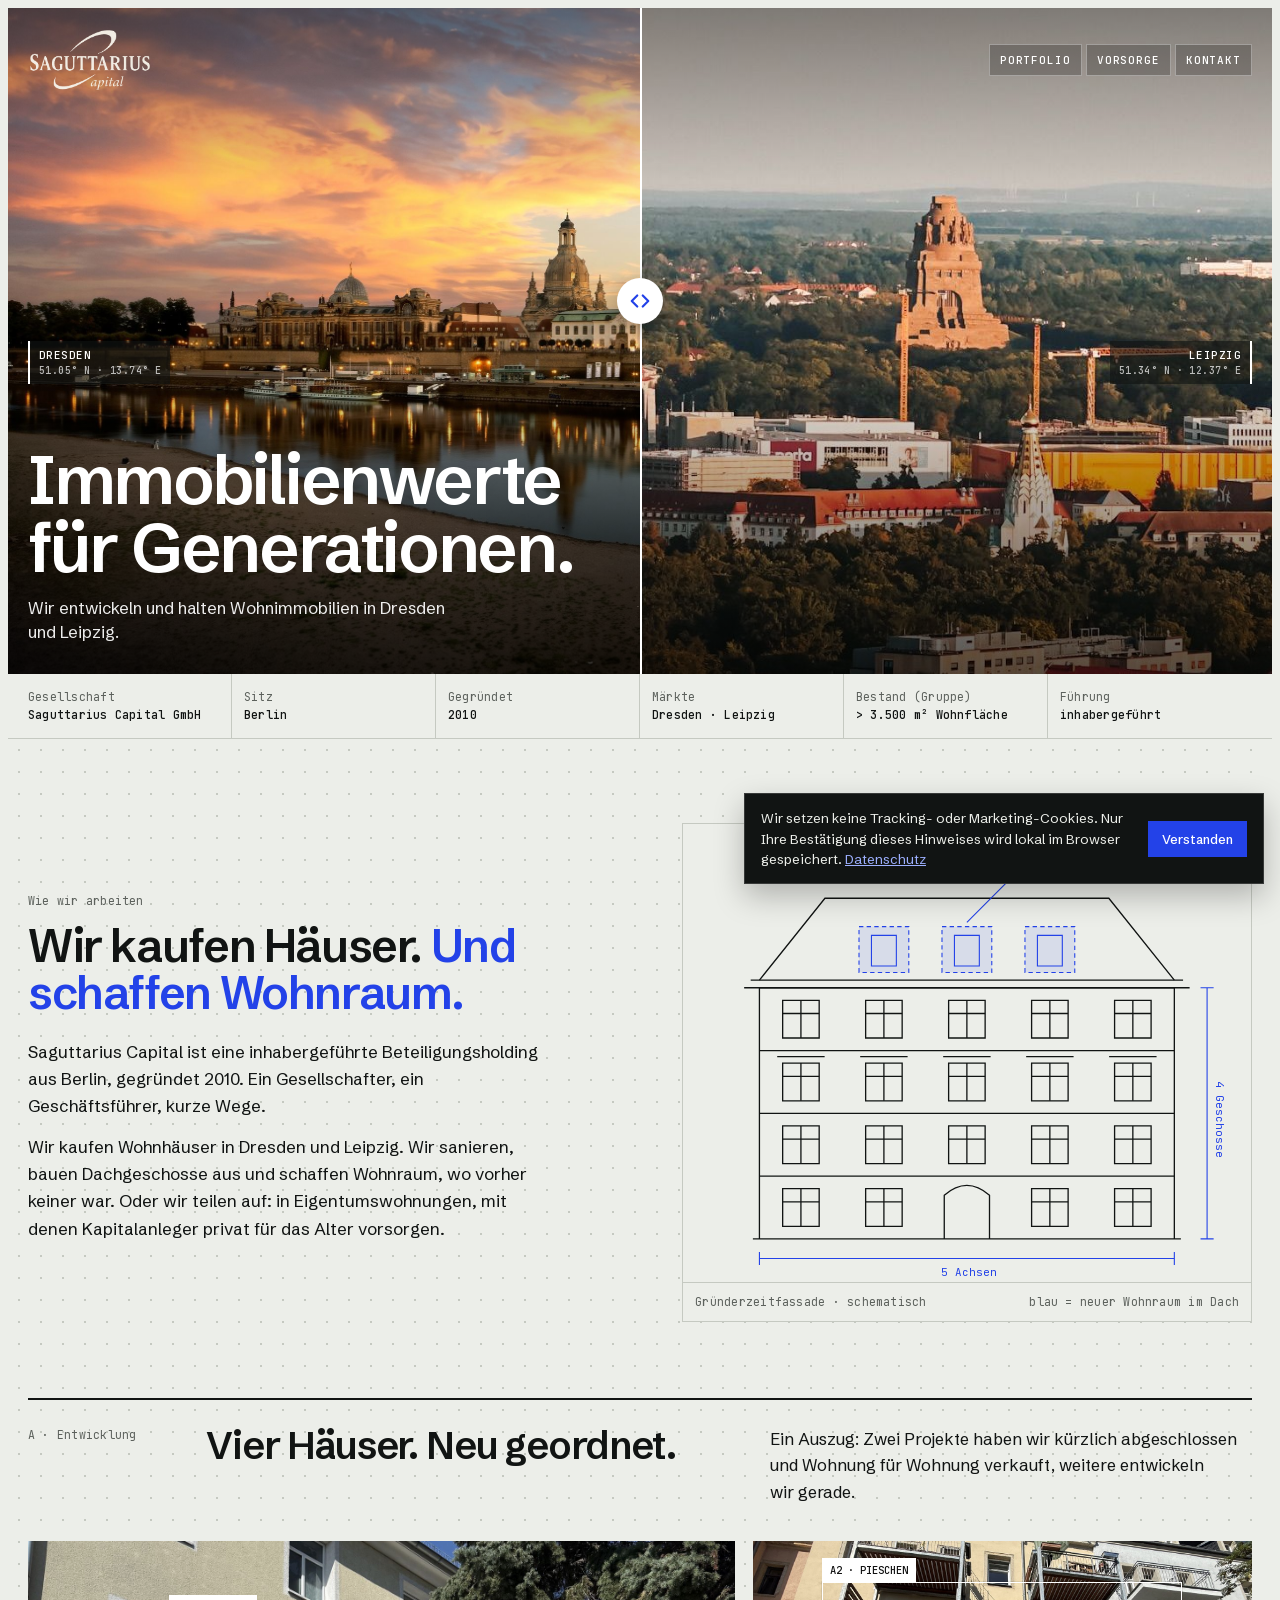
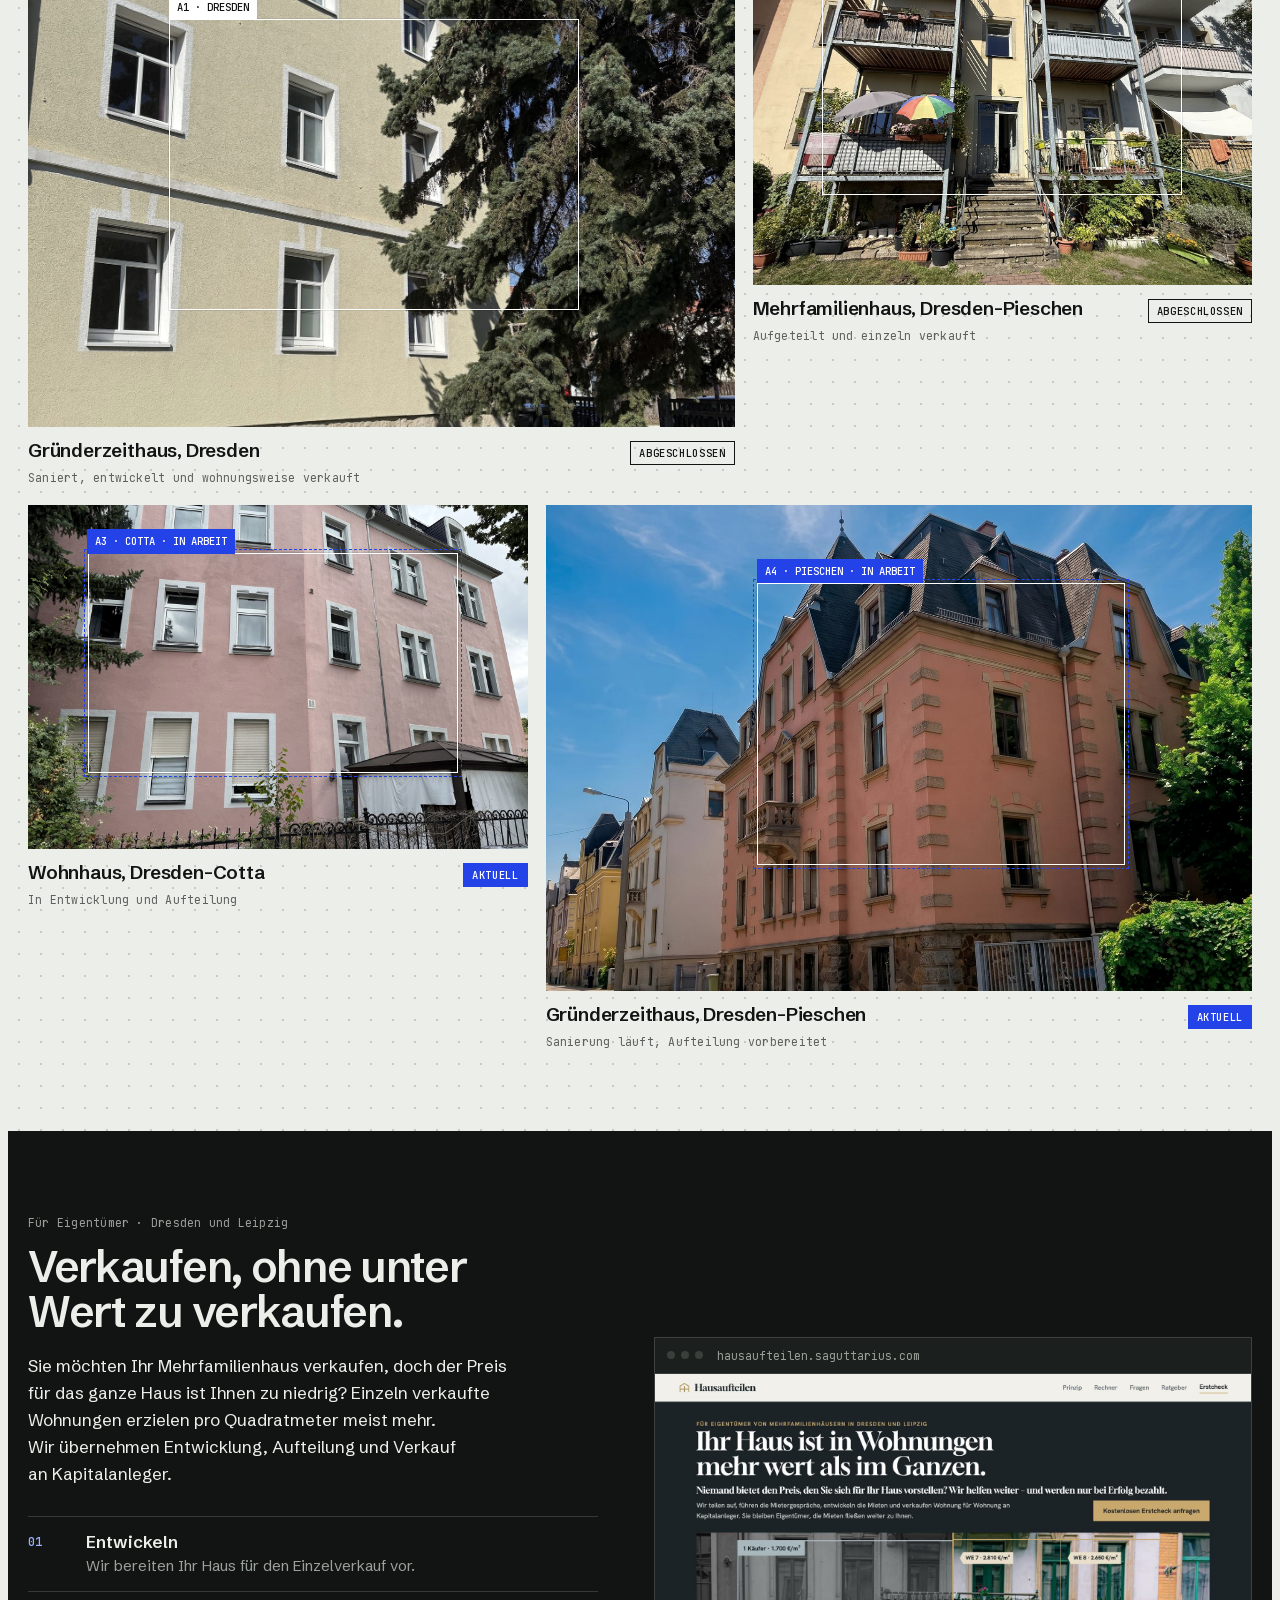
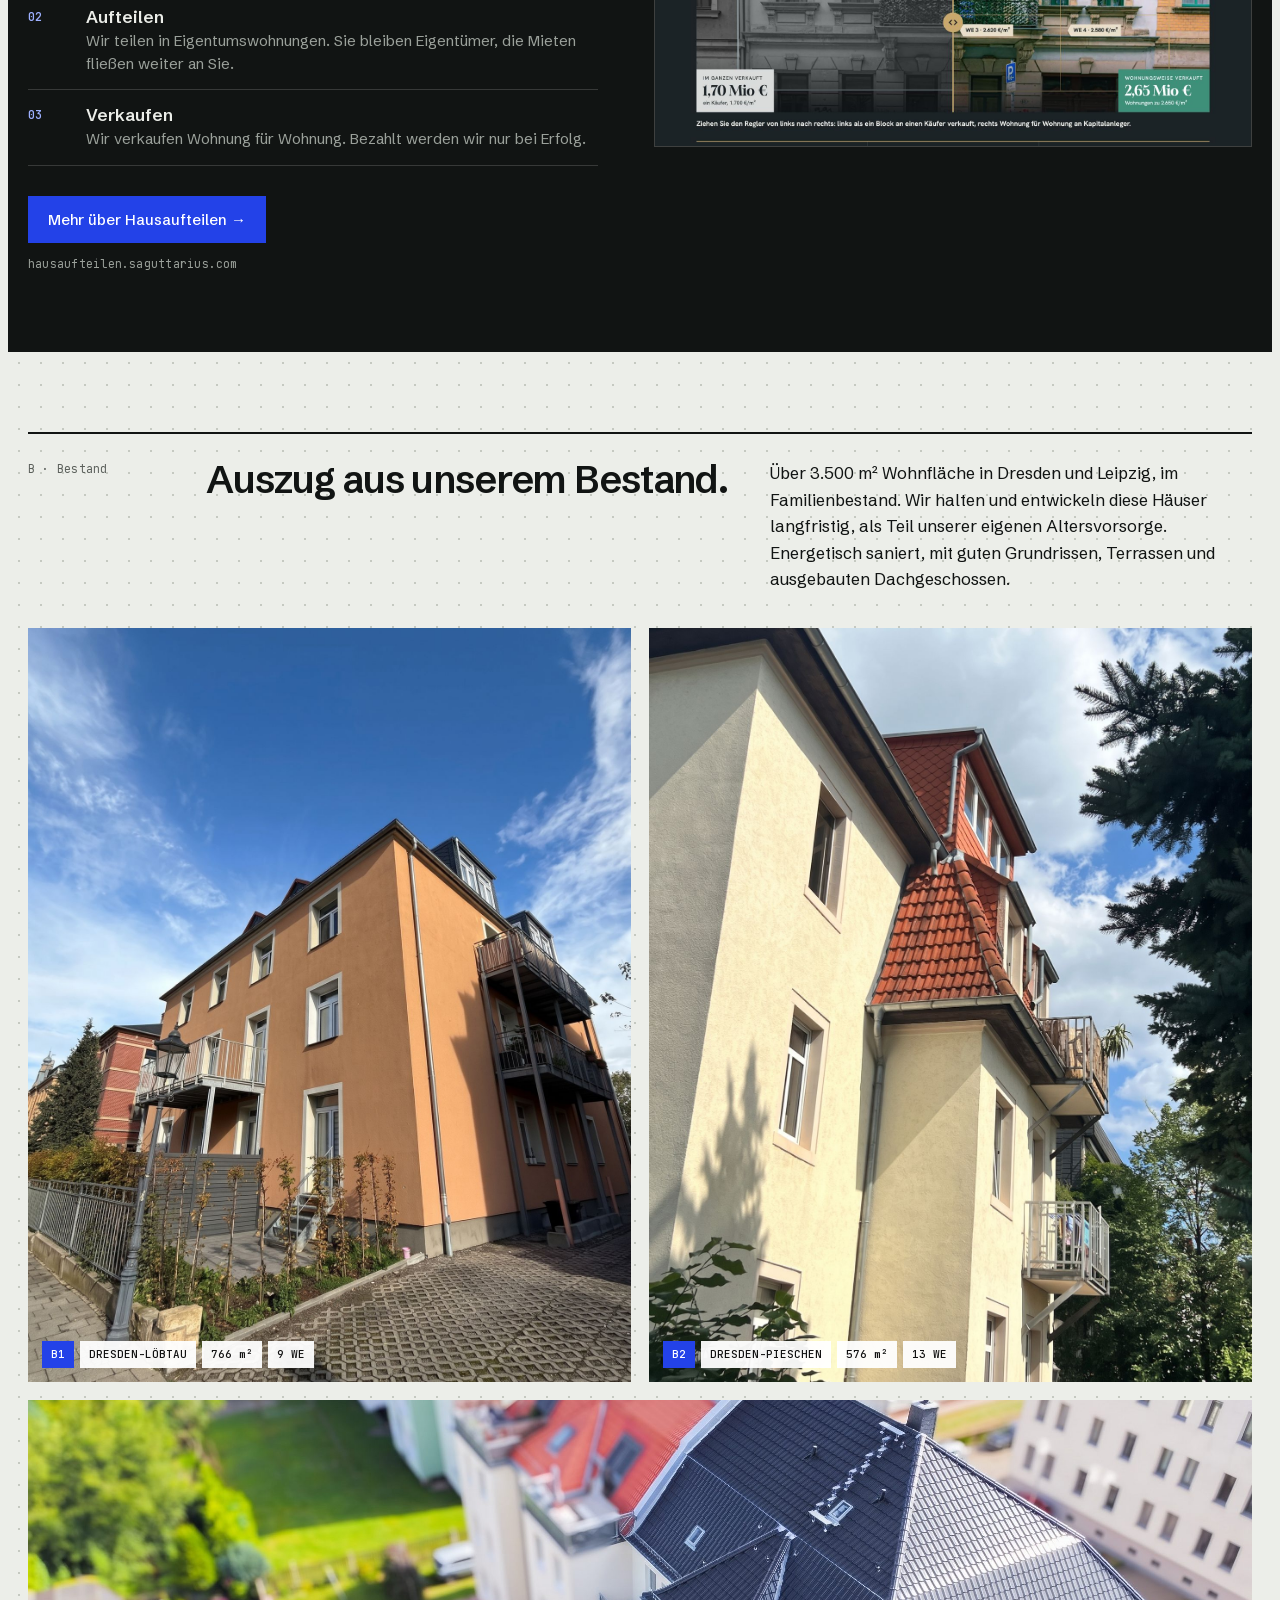
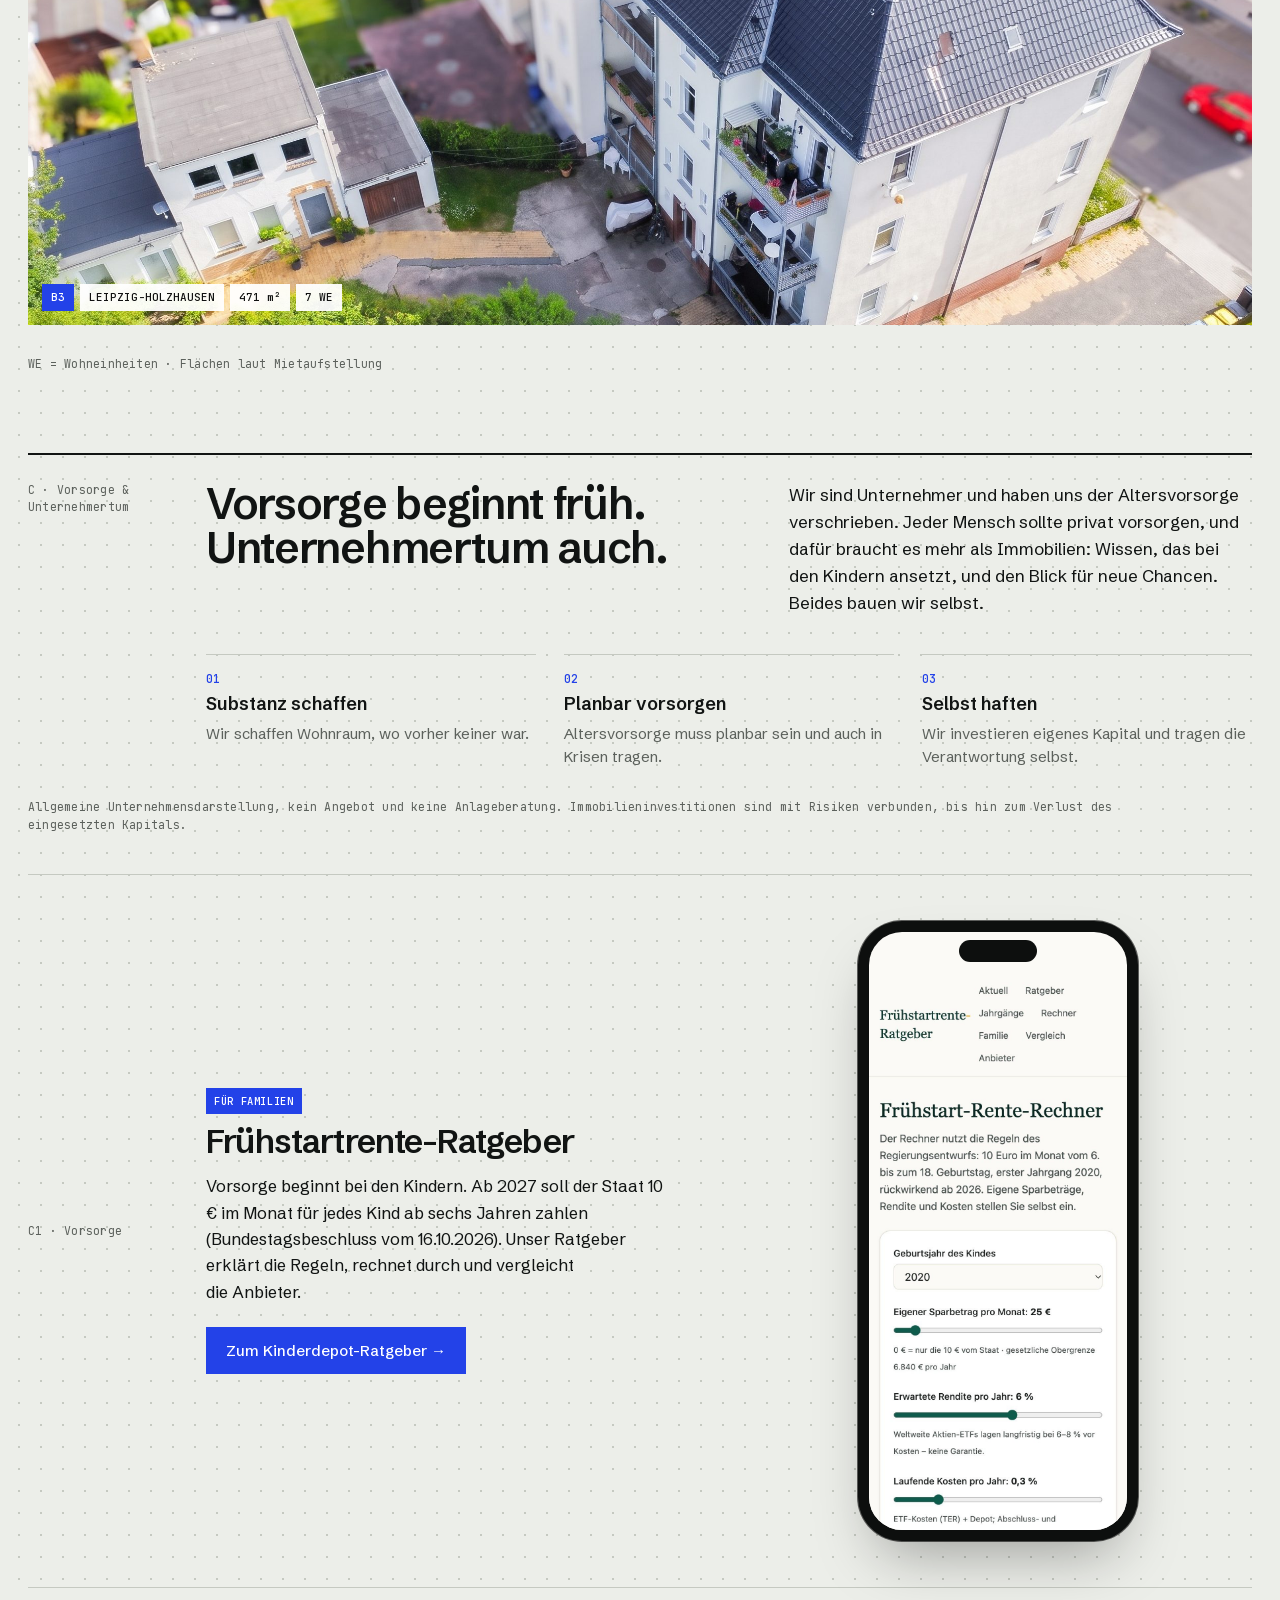
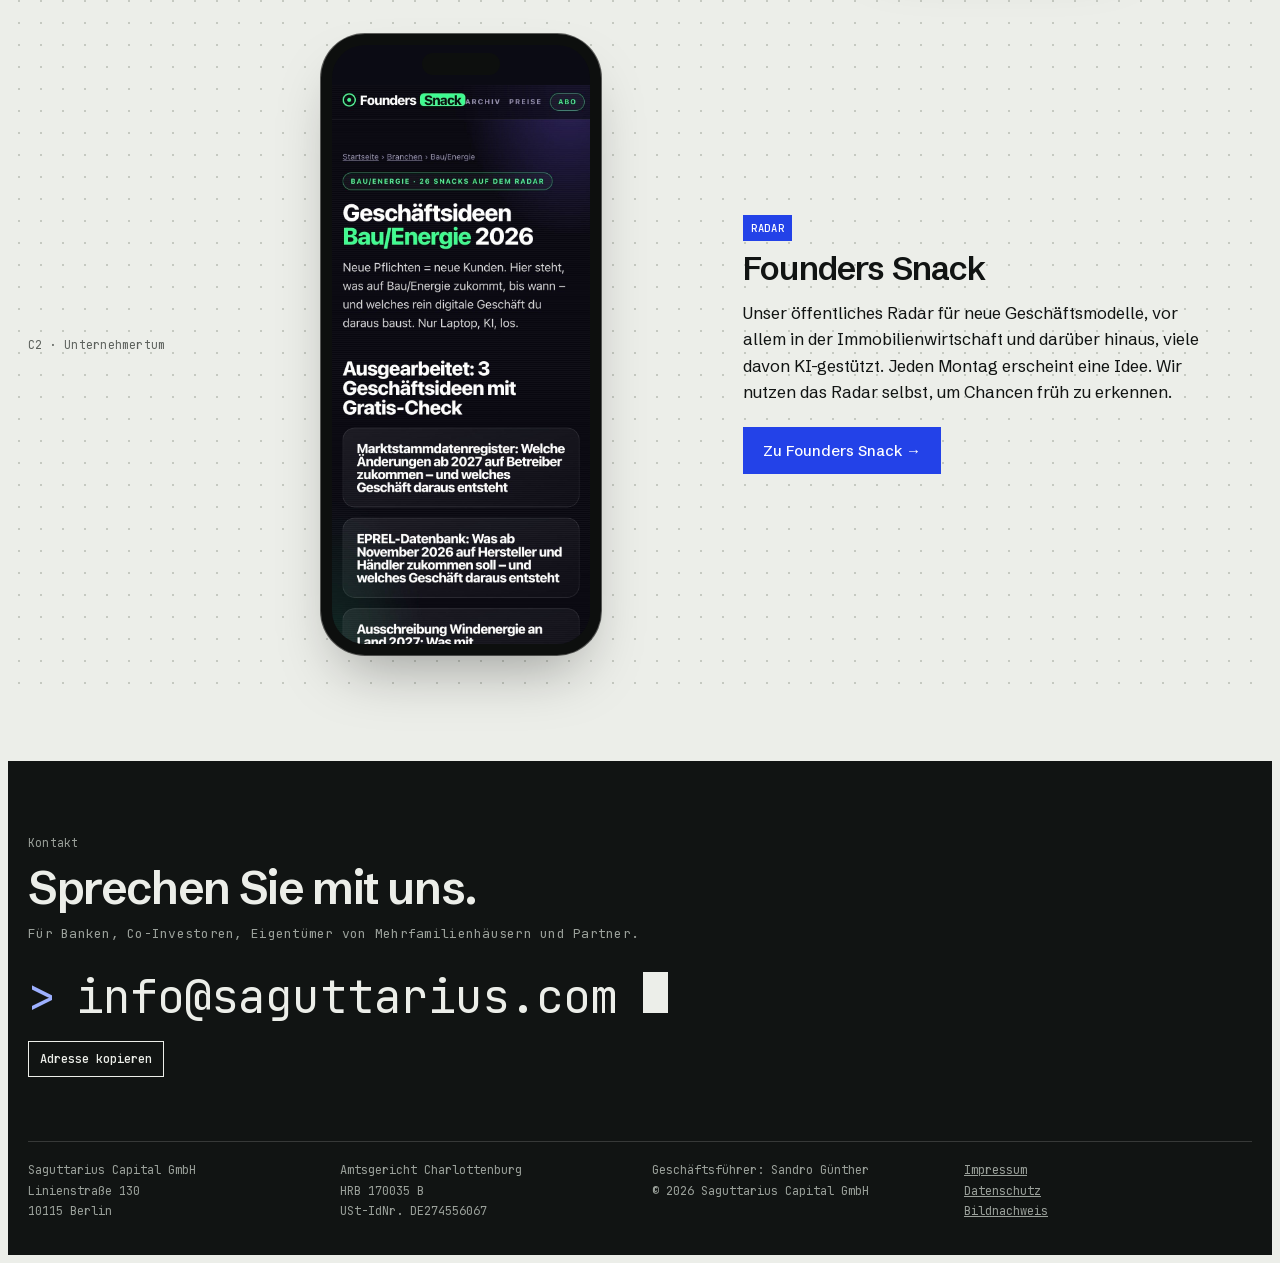
==== commit 33e21238: "Update 2026-11-19" ====
--- a/index.html
+++ b/index.html
@@ -41,7 +41,8 @@
 .hero .top{clip-path:inset(0 0 0 var(--x,50%))}
 .hero .top{width:150%;max-width:none;object-position:49% 50%;clip-path:none}
 .hero .topwrap{position:absolute;inset:0;overflow:hidden;clip-path:inset(0 0 0 var(--x,50%))}
-.hero input{position:absolute;inset:0;width:100%;height:100%;opacity:0;cursor:ew-resize;margin:0;z-index:3;touch-action:pan-y}
+.hero{touch-action:pan-y;user-select:none;-webkit-user-select:none;cursor:ew-resize}
+.hero input{position:absolute;inset:0;width:100%;height:100%;opacity:0;margin:0;z-index:3;pointer-events:none}
 .hero .bar{position:absolute;top:0;bottom:0;left:var(--x,50%);width:1.5px;background:#fff;z-index:2;pointer-events:none}
 .hero .knob{position:absolute;top:44%;left:var(--x,50%);transform:translate(-50%,-50%);display:flex;align-items:center;gap:8px;padding:9px 12px;background:#fff;color:#111;font:500 11px var(--m);letter-spacing:.04em;z-index:2;pointer-events:none;white-space:nowrap;box-shadow:0 4px 18px rgba(0,0,0,.25)}
 .hero .knob i{font-style:normal;color:var(--blue)}
@@ -232,6 +233,8 @@
 .cb[hidden]{display:none!important}
 .cb button{flex:none;font:500 13px var(--f);background:var(--blue);color:#fff;border:0;padding:10px 14px;cursor:pointer}
 @media (prefers-reduced-motion:reduce){*{animation:none!important;transition:none!important}}
+.hero .knob,.hero .knob{width:46px;height:46px;padding:0;justify-content:center;border-radius:50%}
+.hero .knob svg{width:22px;height:22px;fill:none;stroke:var(--blue);stroke-width:2.4;stroke-linecap:round;stroke-linejoin:round}
 </style>
 </head>
 <body>
@@ -243,7 +246,7 @@
   <div class="shade"></div>
   <span class="city l">DRESDEN<small>51.05° N · 13.74° E</small></span>
   <span class="city r">LEIPZIG<small>51.34° N · 12.37° E</small></span>
-  <div class="bar"></div><div class="knob"><i>◂</i> SCHIEBEN <i>▸</i></div>
+  <div class="bar"></div><div class="knob" aria-hidden="true"><svg viewBox="0 0 24 24"><path d="M9 6l-6 6 6 6M15 6l6 6-6 6"/></svg></div>
   <input type="range" min="0" max="100" value="50" aria-label="Zwischen Dresden und Leipzig schieben" id="slider">
   <div class="nav"><img src="img/logo.png" alt="Saguttarius Capital"><nav><a href="#portfolio">Portfolio</a><a href="#vorsorge">Vorsorge</a><a href="#kontakt">Kontakt</a></nav></div>
   <div class="copy"><h1><span>Immobilienwerte</span><span>für Generationen.</span></h1><p class="sub">Wir entwickeln und halten Wohnimmobilien in Dresden und Leipzig.</p></div>
@@ -351,7 +354,12 @@
 <script>
 (function(){const b=document.getElementById("cb");let seen=null;try{seen=localStorage.getItem("cb_ok")}catch(e){}if(!seen)b.hidden=false;document.getElementById("cbok").addEventListener("click",()=>{b.hidden=true;try{localStorage.setItem("cb_ok","1")}catch(e){}})})();
 const hero=document.getElementById("hero"),sl=document.getElementById("slider");
-sl.addEventListener("input",()=>hero.style.setProperty("--x",sl.value+"%"));
+const setX=p=>{p=Math.max(3,Math.min(97,p));hero.style.setProperty("--x",p+"%");sl.value=Math.round(p)};
+const fromX=x=>{const r=hero.getBoundingClientRect();setX((x-r.left)/r.width*100)};let drag=false;
+hero.addEventListener("pointerdown",e=>{if(e.target.closest("a,button"))return;drag=true;fromX(e.clientX);try{hero.setPointerCapture(e.pointerId)}catch(_){}});
+hero.addEventListener("pointermove",e=>{if(drag)fromX(e.clientX)});
+["pointerup","pointercancel"].forEach(t=>hero.addEventListener(t,()=>drag=false));
+sl.addEventListener("input",()=>setX(+sl.value));
 
 /* Fassade: 5 Achsen, 4 Geschosse, ausgebautes Dach (blau), Maßlinien */
 (function(){
